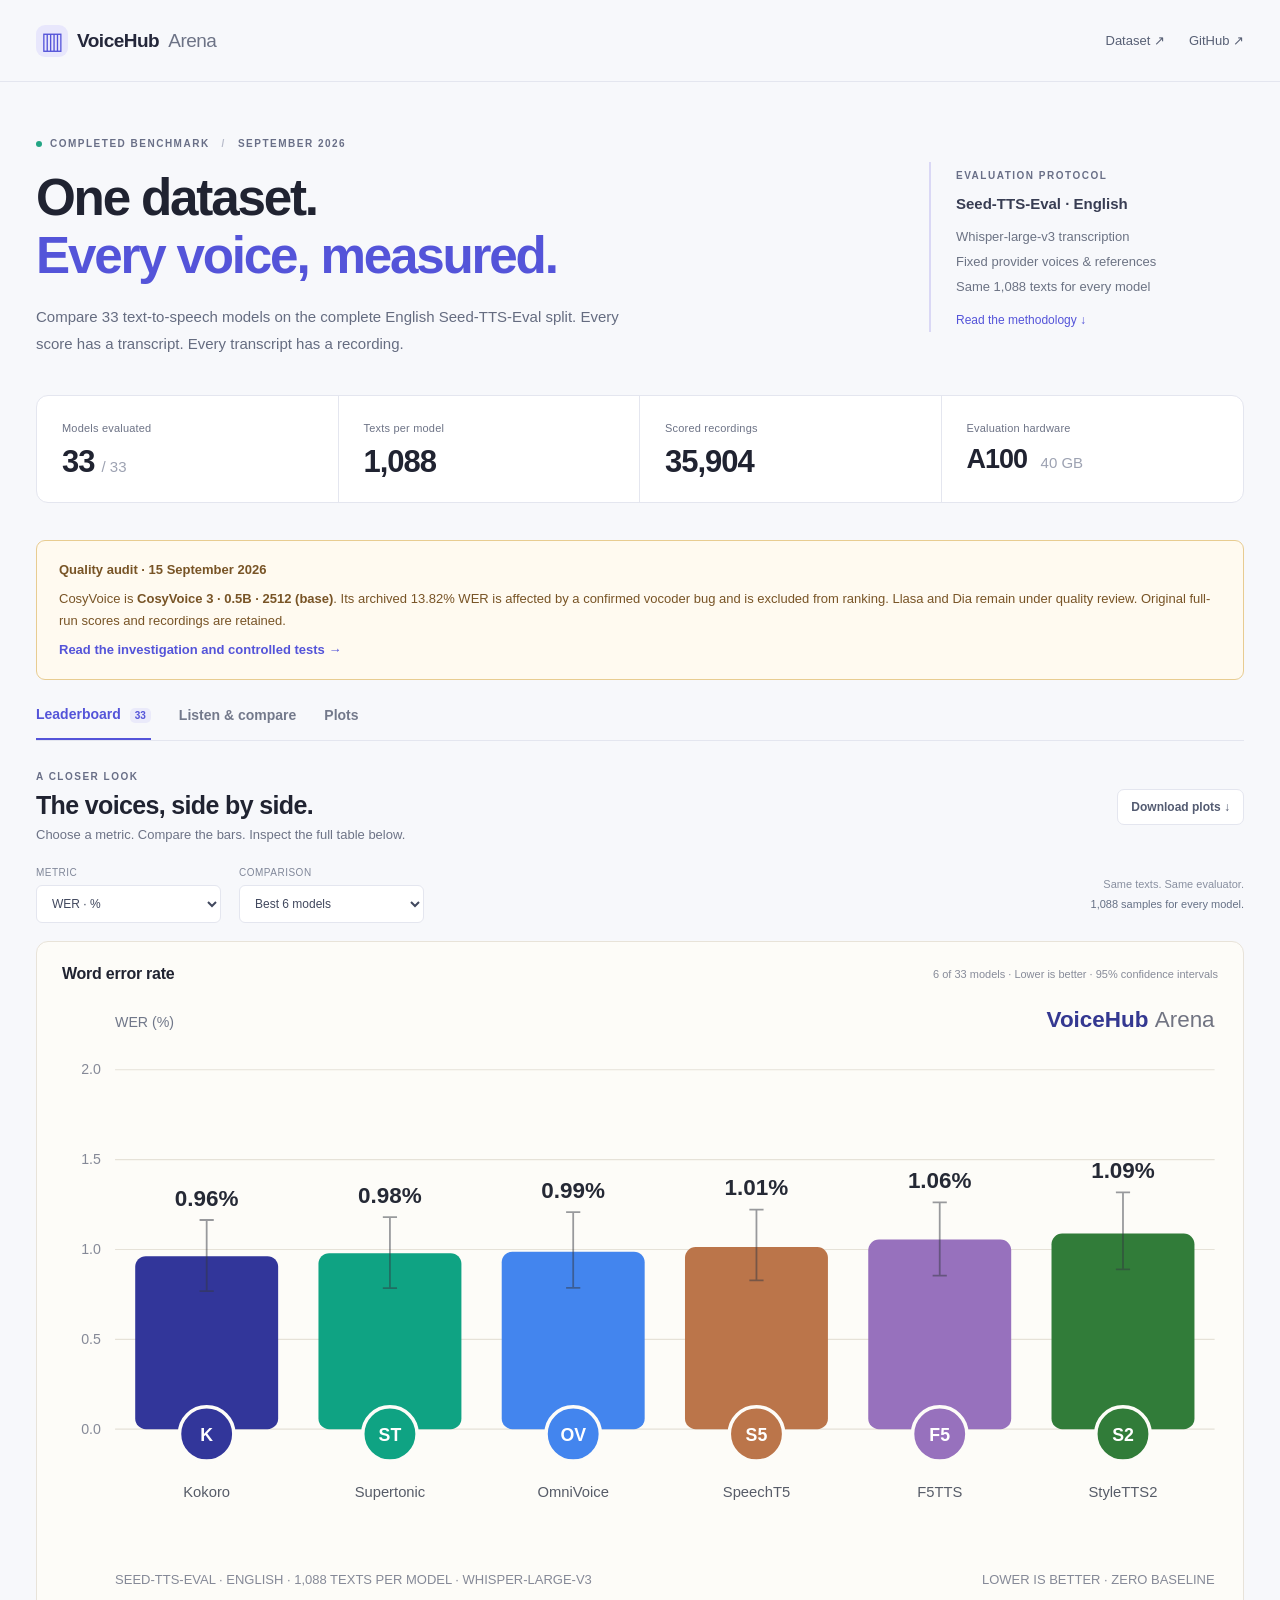
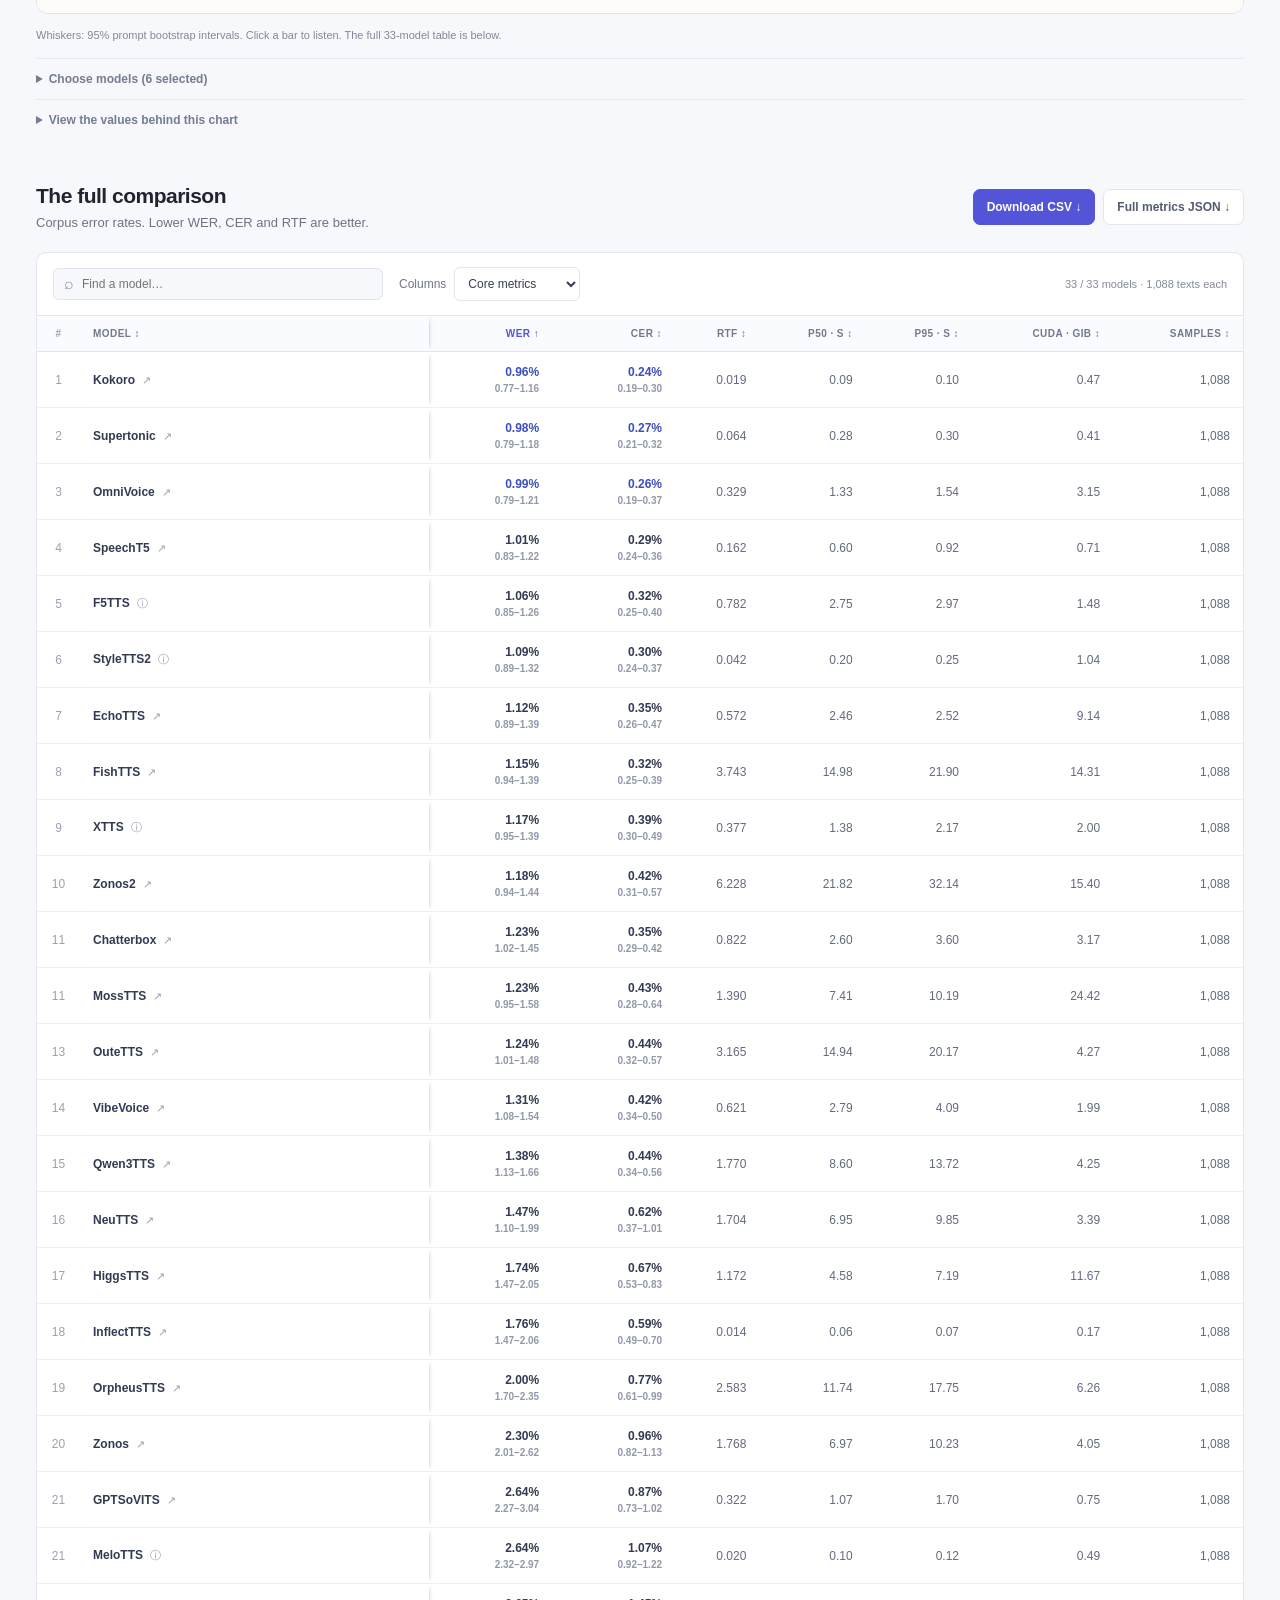
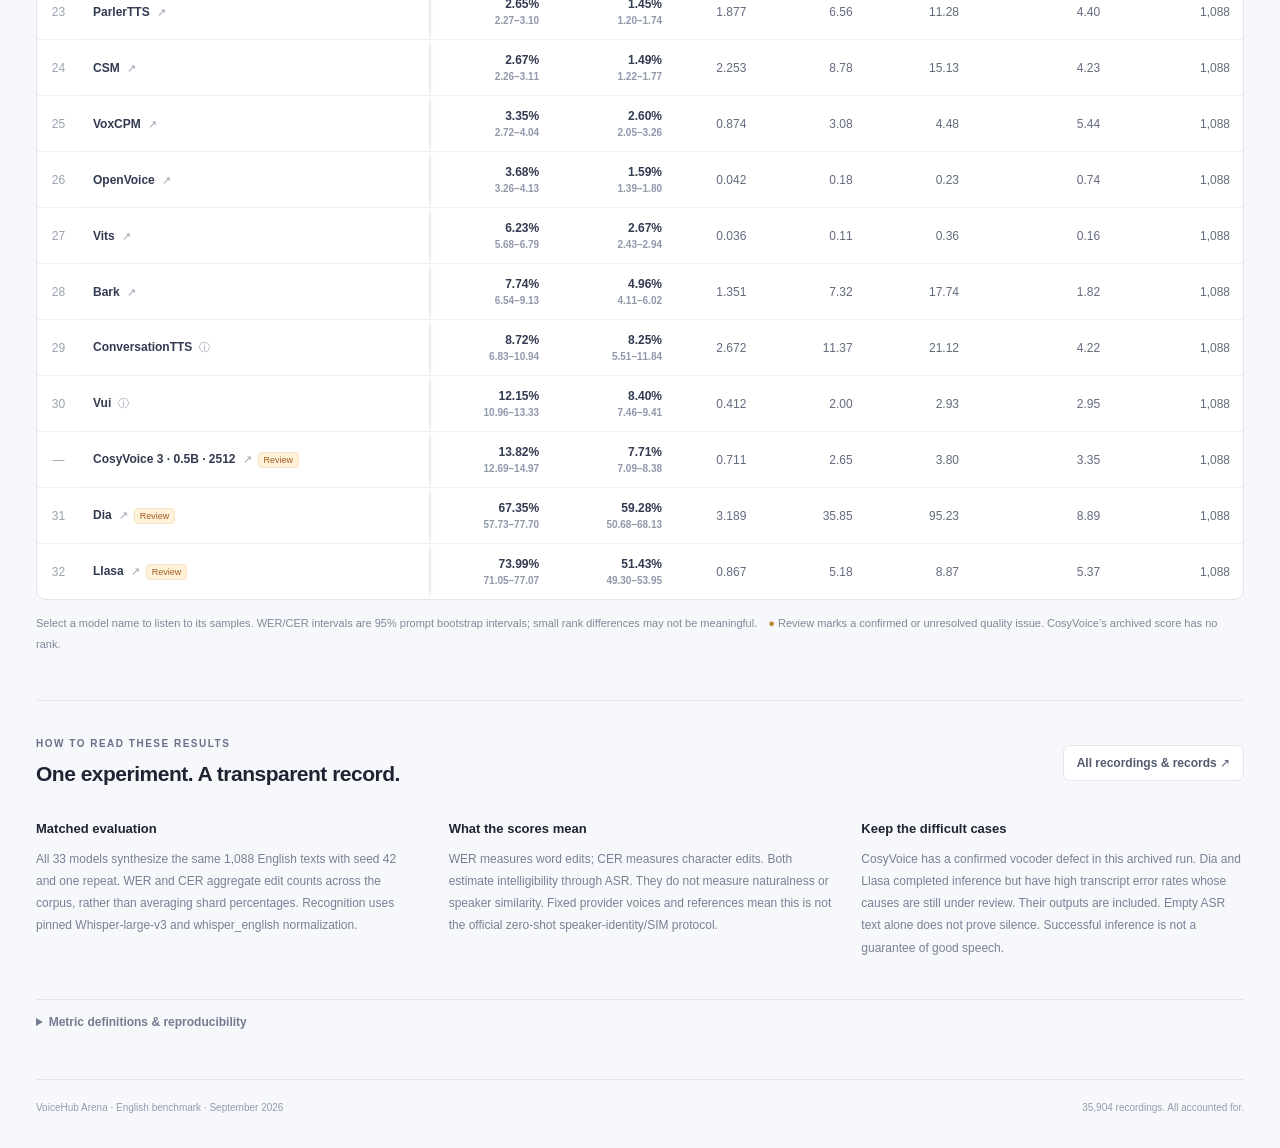
==== hf-space/index.html @ 0b8c2487 "Add interactive comparison charts and downloadable plot exports" ====
<!doctype html>
<html lang="en">
<head>
  <meta charset="utf-8"><meta name="viewport" content="width=device-width,initial-scale=1">
  <meta name="description" content="Compare 33 TTS models on all 1,088 English Seed-TTS-Eval texts. Explore WER, CER, speed, memory and 35,904 audio samples.">
  <title>VoiceHub Arena — English TTS benchmark</title>
  <link rel="stylesheet" href="style.css">
  <script src="charts.js" defer></script>
  <script src="app.js" defer></script>
</head>
<body>
  <header class="topbar"><a class="brand" href="#leaderboard"><span class="mark" aria-hidden="true">▥</span> VoiceHub <span>Arena</span></a><div class="toplinks"><a id="dataset-link" href="https://huggingface.co/datasets/kadirnar/voicehub-arena-seed-tts-eval" target="_blank" rel="noreferrer">Dataset ↗</a><a href="https://github.com/kadirnar/voicehub-arena" target="_blank" rel="noreferrer">GitHub ↗</a></div></header>
  <main>
    <section class="hero"><div><div class="eyebrow"><span class="status-dot"></span> COMPLETED BENCHMARK <span class="divider">/</span> SEPTEMBER 2026</div><h1>One dataset.<br><span>Every voice, measured.</span></h1><p class="intro">Compare 33 text-to-speech models on the complete English Seed-TTS-Eval split. Every score has a transcript. Every transcript has a recording.</p></div><div class="hero-note"><span class="small-label">EVALUATION PROTOCOL</span><strong>Seed-TTS-Eval · English</strong><p>Whisper-large-v3 transcription<br>Fixed provider voices & references<br>Same 1,088 texts for every model</p><a href="#methodology">Read the methodology ↓</a></div></section>
    <section class="stats" aria-label="Benchmark coverage"><div><span>Models evaluated</span><strong>33<span>/ 33</span></strong></div><div><span>Texts per model</span><strong>1,088</strong></div><div><span>Scored recordings</span><strong>35,904</strong></div><div><span>Evaluation hardware</span><strong class="hardware">A100 <span>40 GB</span></strong></div></section>
    <aside class="audit-notice"><strong>Quality audit · 15 September 2026</strong><p>CosyVoice is <b>CosyVoice 3 · 0.5B · 2512 (base)</b>. Its archived 13.82% WER is affected by a confirmed vocoder bug and is excluded from ranking. Llasa and Dia remain under quality review. Original full-run scores and recordings are retained.</p><a href="quality-audit.html">Read the investigation and controlled tests →</a></aside>
    <div id="load-error" role="alert" class="error" hidden></div>
    <nav class="tabs" aria-label="Results views" role="tablist"><button role="tab" id="tab-leaderboard" aria-controls="panel-leaderboard" aria-selected="true" data-tab="leaderboard">Leaderboard <span>33</span></button><button role="tab" id="tab-samples" aria-controls="panel-samples" aria-selected="false" data-tab="samples">Listen & compare</button><button role="tab" id="tab-charts" aria-controls="panel-charts" aria-selected="false" data-tab="charts">Plots</button></nav>
    <section id="panel-leaderboard" role="tabpanel" aria-labelledby="tab-leaderboard">
      <section class="comparison-section" aria-labelledby="comparison-title">
        <div class="section-heading"><div><div class="small-label">A CLOSER LOOK</div><h2 id="comparison-title">The voices, side by side.</h2><p>Choose a metric. Compare the bars. Inspect the full table below.</p></div><a class="button secondary" href="#panel-charts" id="open-chart-exports">Download plots ↓</a></div>
        <div class="chart-controls"><label>Metric<select id="chart-metric" aria-label="Chart metric"></select></label><label>Comparison<select id="chart-scope" aria-label="Chart model scope"><option value="6">Best 6 models</option><option value="12">Best 12 models</option><option value="all">All 33 models</option><option value="custom">My selection</option></select></label><p>Same texts. Same evaluator.<br><strong>1,088 samples for every model.</strong></p></div>
        <div class="bar-chart-card"><div class="bar-chart-heading"><h3 id="bar-chart-title">Word error rate</h3><span id="chart-summary" aria-live="polite">Loading chart…</span></div><div id="bar-chart" class="bar-chart" tabindex="0" aria-label="Scrollable model comparison chart"></div></div>
        <p id="chart-notes" class="chart-notes"></p>
        <details id="chart-model-picker" class="chart-model-picker"><summary id="chart-model-count">Choose models</summary><div class="picker-actions"><button id="chart-select-all" type="button">Select all</button><button id="chart-clear" type="button">Clear selection</button></div><div id="chart-model-options" class="chart-model-options"></div></details>
        <details class="chart-values"><summary>View the values behind this chart</summary><div class="table-scroll"><table><thead><tr><th scope="col">Model</th><th scope="col" id="chart-values-metric">WER</th><th scope="col">95% confidence interval</th></tr></thead><tbody id="chart-values-body"></tbody></table></div></details>
      </section>
      <div class="section-heading"><div><h2>The full comparison</h2><p>Corpus error rates. Lower WER, CER and RTF are better.</p></div><div class="actions"><a class="button" href="data/leaderboard.csv" download>Download CSV ↓</a><a class="button secondary" href="reports/full-metrics.json" download>Full metrics JSON ↓</a></div></div>
      <div class="toolbar"><label class="search"><span aria-hidden="true">⌕</span><input id="model-search" type="search" placeholder="Find a model…" aria-label="Filter models"></label><label class="metric-select">Columns <select id="columns"><option value="core">Core metrics</option><option value="all">All metrics</option></select></label><span id="model-count" class="count" aria-live="polite">Loading results…</span></div>
      <div class="table-scroll" tabindex="0" aria-label="Scrollable model leaderboard"><table id="leaderboard"><thead></thead><tbody></tbody></table></div>
      <p class="table-note">Select a model name to listen to its samples. WER/CER intervals are 95% prompt bootstrap intervals; small rank differences may not be meaningful. <span class="review-key">●</span> Review marks a confirmed or unresolved quality issue. CosyVoice’s archived score has no rank.</p>
    </section>
    <section id="panel-samples" role="tabpanel" aria-labelledby="tab-samples" hidden>
      <div class="section-heading"><div><h2>Listen to the evidence</h2><p>All 1,088 texts per model, with targets, ASR transcripts and original WAV files.</p></div><a id="model-json" class="button" href="data/leaderboard.json" download>Model JSON ↓</a></div>
      <div class="sample-controls"><label>Model A<select id="model-a" aria-label="Model A"></select></label><label>Compare with B<select id="model-b" aria-label="Model B"><option value="">No comparison</option></select></label><label class="grow">Search targets, transcripts or IDs<input id="sample-search" type="search" placeholder="Find a sentence…"></label></div>
      <div class="sample-subbar"><label class="checkbox"><input id="errors-only" type="checkbox"> Only samples with word errors in A</label><span id="sample-count" class="count" aria-live="polite"></span></div>
      <div id="sample-status" role="status"></div><div id="sample-list"></div>
      <div class="pagination"><button class="button secondary" id="previous">← Previous</button><label>Page <input id="page" type="number" min="1" value="1" aria-label="Sample page"> <span id="page-total"></span></label><button class="button secondary" id="page-go">Go</button><button class="button secondary" id="next">Next →</button></div>
    </section>
    <section id="panel-charts" role="tabpanel" aria-labelledby="tab-charts" hidden>
      <div class="section-heading"><div><span class="small-label">READY TO SHARE</span><h2>Bar charts, with the numbers.</h2><p>Preview the best six for each metric. Download the full 33-model chart as PNG or SVG.</p></div></div>
      <div class="bar-export-grid">
        <article class="plot"><div><h3>Word error rate</h3><span>Lower is better</span></div><a href="reports/bars/wer-best6.png" target="_blank"><img src="reports/bars/wer-best6.png" alt="Six lowest valid WER results, colored bars with values and 95 percent confidence intervals" loading="lazy"></a><div class="export-links"><a href="reports/bars/wer-all.png" download>All 33 · PNG ↓</a><a href="reports/bars/wer-all.svg" download>All 33 · SVG ↓</a><a href="reports/bars/wer-best6.svg" download>Best 6 · SVG ↓</a></div></article>
        <article class="plot"><div><h3>Character error rate</h3><span>Lower is better</span></div><a href="reports/bars/cer-best6.png" target="_blank"><img src="reports/bars/cer-best6.png" alt="Six lowest valid CER results, colored bars with values and 95 percent confidence intervals" loading="lazy"></a><div class="export-links"><a href="reports/bars/cer-all.png" download>All 33 · PNG ↓</a><a href="reports/bars/cer-all.svg" download>All 33 · SVG ↓</a><a href="reports/bars/cer-best6.svg" download>Best 6 · SVG ↓</a></div></article>
        <article class="plot"><div><h3>Synthesis speed · RTF</h3><span>Lower is better</span></div><a href="reports/bars/rtf-best6.png" target="_blank"><img src="reports/bars/rtf-best6.png" alt="Six lowest synthesis real-time factors with numerical labels and a zero baseline" loading="lazy"></a><div class="export-links"><a href="reports/bars/rtf-all.png" download>All 33 · PNG ↓</a><a href="reports/bars/rtf-all.svg" download>All 33 · SVG ↓</a><a href="reports/bars/rtf-best6.svg" download>Best 6 · SVG ↓</a></div></article>
        <article class="plot"><div><h3>Peak CUDA allocation</h3><span>GiB · Lower is better</span></div><a href="reports/bars/memory-best6.png" target="_blank"><img src="reports/bars/memory-best6.png" alt="Six lowest peak CUDA allocations in GiB, not total process VRAM" loading="lazy"></a><div class="export-links"><a href="reports/bars/memory-all.png" download>All 33 · PNG ↓</a><a href="reports/bars/memory-all.svg" download>All 33 · SVG ↓</a><a href="reports/bars/memory-best6.svg" download>Best 6 · SVG ↓</a></div></article>
      </div><p class="table-note">Every axis starts at zero. WER/CER whiskers are 95% prompt bootstrap intervals. Speed and memory have no measured confidence intervals. Best-six views exclude invalidated scores; full charts retain them with a hatched bar and † marker. * indicates quality under review. These are measured benchmark values, not Elo ratings.</p>
      <div class="section-heading"><div><h2>Archived analytical views</h2><p>Original full-run plots. The CosyVoice score shown here was subsequently invalidated; see the <a href="quality-audit.html">quality audit</a>. Current review markers are included in the new bar charts above.</p></div></div>
      <article class="plot"><div><h3>Intelligibility: WER & CER</h3><a href="reports/wer-cer-full.svg" download>Download SVG ↓</a></div><p>Logarithmic axes, with 95% confidence intervals. All models remain visible.</p><a href="reports/wer-cer-full.png" target="_blank"><img src="reports/wer-cer-full.png" alt="All 33 models ranked by corpus WER and CER with 95 percent confidence intervals" loading="lazy"></a></article>
      <article class="plot"><div><h3>Synthesis speed & memory</h3><a href="reports/speed-memory-full.svg" download>Download SVG ↓</a></div><p>RTF excludes loading, downloads and ASR. Memory is peak CUDA allocation, not total process VRAM.</p><a href="reports/speed-memory-full.png" target="_blank"><img src="reports/speed-memory-full.png" alt="Synthesis real-time factor and peak CUDA allocation for every model on A100" loading="lazy"></a></article>
    </section>
    <section id="methodology" class="methodology"><div class="section-heading"><div><span class="small-label">HOW TO READ THESE RESULTS</span><h2>One experiment. A transparent record.</h2></div><a id="all-results" class="button secondary" href="https://huggingface.co/datasets/kadirnar/voicehub-arena-seed-tts-eval/tree/main" target="_blank" rel="noreferrer">All recordings & records ↗</a></div><div class="method-grid"><article><h3>Matched evaluation</h3><p>All 33 models synthesize the same 1,088 English texts with seed 42 and one repeat. WER and CER aggregate edit counts across the corpus, rather than averaging shard percentages. Recognition uses pinned Whisper-large-v3 and whisper_english normalization.</p></article><article><h3>What the scores mean</h3><p>WER measures word edits; CER measures character edits. Both estimate intelligibility through ASR. They do not measure naturalness or speaker similarity. Fixed provider voices and references mean this is not the official zero-shot speaker-identity/SIM protocol.</p></article><article><h3>Keep the difficult cases</h3><p>CosyVoice has a confirmed vocoder defect in this archived run. Dia and Llasa completed inference but have high transcript error rates whose causes are still under review. Their outputs are included. Empty ASR text alone does not prove silence. Successful inference is not a guarantee of good speech.</p></article></div><details><summary>Metric definitions & reproducibility</summary><div class="definitions"><p><b>MER / WIL / WIP:</b> match error rate, word information lost and word information preserved. Lower MER/WIL and higher WIP are better. <b>Exact match:</b> fraction of normalized target/transcript pairs that match exactly.</p><p><b>RTF:</b> summed synthesis seconds / summed audio seconds; below 1 is faster than real time. <b>Latency p50/p95:</b> synthesis time percentiles. <b>Silence/clipping:</b> measured signal diagnostics, not subjective quality ratings.</p><p><b>ASR:</b> Systran/faster-whisper-large-v3, revision edaa852ec7e145841d8ffdb056a99866b5f0a478; CUDA FP16, English, beam 5, temperature 0, no VAD or previous-text conditioning. 95% intervals: 1,000 prompt-cluster bootstrap resamples, seed 42.</p><p><a href="reports/completion-verification.json" download>Coverage verification</a> · <a href="reports/backup-verification.json" download>Audio hash verification</a> · <a href="https://github.com/BytedanceSpeech/seed-tts-eval" target="_blank" rel="noreferrer">Original Seed-TTS-Eval</a></p></div></details></section>
    <footer><span>VoiceHub Arena · English benchmark · September 2026</span><span>35,904 recordings. All accounted for.</span></footer>
  </main>
</body>
</html>
---- hf-space/style.css ----
:root{font-family:Inter,-apple-system,BlinkMacSystemFont,"Segoe UI",sans-serif;color:#202331;background:#f7f8fb;font-synthesis:none;--accent:#5454d9;--muted:#6d7386;--line:#e4e6ef}*{box-sizing:border-box}body{margin:0}button,input,select{font:inherit}button,a,input,select{outline-offset:4px}a{color:var(--accent);text-decoration:none}a:hover{text-decoration:underline}button{cursor:pointer}button:disabled{cursor:default;opacity:.4}[hidden]{display:none!important}.topbar{max-width:1440px;margin:auto;height:82px;border-bottom:1px solid var(--line);display:flex;align-items:center;justify-content:space-between;padding:0 36px}.brand{display:flex;align-items:center;gap:9px;font-size:19px;font-weight:740;color:#24273a;letter-spacing:-.5px}.brand:hover{text-decoration:none}.brand>span:last-child{font-weight:400;color:var(--muted)}.mark{background:#e8e7fc;color:var(--accent);height:32px;width:32px;border-radius:9px;display:grid;place-items:center;font-size:24px}.toplinks{display:flex;gap:24px;font-size:13px}.toplinks a{color:#586075}main{max-width:1440px;margin:auto;padding:0 36px}.hero{display:grid;grid-template-columns:1fr 315px;align-items:center;gap:60px;padding:56px 0 38px}.eyebrow,.small-label{font-size:10px;letter-spacing:1.5px;font-weight:750;color:#696f87}.eyebrow{display:flex;align-items:center;gap:8px}.status-dot{width:6px;height:6px;border-radius:50%;background:#23a584}.divider{padding:0 4px;color:#b7bbca}h1{font-size:clamp(34px,4vw,55px);line-height:1.13;letter-spacing:-2.2px;margin:20px 0 18px;font-weight:740}h1 span{color:var(--accent)}.intro{max-width:590px;font-size:15px;line-height:1.8;color:#656c80;margin:0}.hero-note{border-left:2px solid #dad8f5;padding:5px 0 5px 25px;font-size:13px;color:#6c7384}.hero-note strong{display:block;font-size:15px;font-weight:650;margin-top:13px;color:#383d53}.hero-note p{line-height:1.9}.hero-note a{font-size:12px}.stats{display:grid;grid-template-columns:repeat(4,1fr);border:1px solid var(--line);border-radius:12px;background:white;overflow:hidden;margin-bottom:37px}.stats>div{padding:22px 25px;border-right:1px solid var(--line)}.stats>div:last-child{border:0}.stats>div>span{font-size:11px;letter-spacing:.2px;color:var(--muted)}.stats strong{display:block;margin-top:8px;font-size:31px;font-weight:650;letter-spacing:-1px;font-variant-numeric:tabular-nums}.stats strong span{font-size:15px;font-weight:400;letter-spacing:0;color:#9da2b2;margin-left:7px}.stats strong.hardware{font-size:27px}.tabs{display:flex;gap:28px;border-bottom:1px solid var(--line);margin-bottom:30px}.tabs button{border:0;background:none;padding:0 0 15px;font-size:14px;font-weight:600;color:#73798b;border-bottom:2px solid transparent}.tabs button[aria-selected=true]{color:var(--accent);border-color:var(--accent)}.tabs button span{display:inline-block;margin-left:5px;background:#eaeafa;border-radius:5px;padding:2px 5px;font-size:10px}.section-heading{display:flex;gap:16px;align-items:center;justify-content:space-between;margin-bottom:22px}h2{font-size:21px;letter-spacing:-.5px;margin:0 0 7px}h3{font-size:14px;margin:0 0 11px}.section-heading p{font-size:13px;color:var(--muted);margin:0}.actions{display:flex;gap:8px;flex-wrap:wrap}.button{display:inline-flex;align-items:center;justify-content:center;background:var(--accent);color:#fff;border:1px solid var(--accent);border-radius:7px;padding:10px 13px;font-size:12px;font-weight:550;white-space:nowrap}.button:hover{filter:brightness(.96);text-decoration:none}.button.secondary{background:white;color:#535b71;border-color:var(--line)}.toolbar{display:flex;gap:16px;align-items:center;padding:14px 16px;background:white;border:1px solid var(--line);border-bottom:0;border-radius:10px 10px 0 0}.search{display:flex;align-items:center;gap:8px;background:#f7f8fb;border:1px solid var(--line);border-radius:6px;padding:0 10px;max-width:330px;flex:1;color:#8c92a3}.search input{border:0;background:none;padding:8px 0;width:100%;min-width:100px;font-size:12px;outline-offset:1px}select,input{color:#363d52}.metric-select{font-size:12px;color:#707789;display:flex;align-items:center;gap:8px}select{border:1px solid var(--line);background:#fff;border-radius:6px;padding:8px 26px 8px 9px;font-size:12px}.count{font-size:11px;color:#838a9a;margin-left:auto;white-space:nowrap}.table-scroll{overflow:auto;border:1px solid var(--line);background:white;border-radius:0 0 10px 10px;max-height:none}table{border-collapse:separate;border-spacing:0;min-width:100%;font-size:12px;text-align:right;white-space:nowrap}th{padding:12px 13px;background:#fafbfe;border-bottom:1px solid var(--line);font-size:10px;text-transform:uppercase;letter-spacing:.45px;color:#70798e;font-weight:600}th button{border:0;padding:0;background:none;color:inherit;font:inherit;text-transform:inherit;letter-spacing:inherit}th[aria-sort=ascending] button,th[aria-sort=descending] button{color:var(--accent)}td{padding:13px;border-bottom:1px solid #eef0f5;font-variant-numeric:tabular-nums;color:#626a7d}tr:last-child td{border-bottom:0}td:first-child,th:first-child{width:43px;text-align:center;color:#9ba1b1}td:nth-child(2),th:nth-child(2){position:sticky;left:0;background:white;text-align:left;box-shadow:3px 0 5px -5px #46516f;min-width:177px;z-index:1}th:nth-child(2){background:#fafbfe}tbody tr:hover td{background:#f8f8fd}.model-name{border:0;padding:0;background:none;font-weight:600;color:#323a52;font-size:12px;text-align:left}.model-name:hover{color:var(--accent);text-decoration:underline}.checkpoint{margin-left:7px;font-size:11px;color:#9aa0b2}.main-metric{font-weight:650;color:#333b52}.best .main-metric{color:#3d4ec1}.ci{font-size:10px;color:#9198aa;display:block;margin-top:4px}.review-badge{font-size:9px;display:inline-block;color:#a35c1c;background:#fff2db;border:1px solid #f7e4bf;border-radius:4px;padding:2px 5px;margin-left:6px}.table-note{font-size:11px;color:#808798;line-height:1.9;margin:13px 0 35px}.review-key{color:#c08639;margin-left:8px}.sample-controls{display:flex;gap:14px;background:white;border:1px solid var(--line);border-radius:9px;padding:16px}.sample-controls label{display:flex;flex-direction:column;gap:7px;font-size:11px;color:#71788c;min-width:175px}.sample-controls .grow{flex:1}.sample-controls input{border:1px solid var(--line);border-radius:6px;padding:9px;font-size:12px;background:white;min-width:100px}.sample-subbar{display:flex;align-items:center;gap:10px;padding:17px 2px}.checkbox{font-size:12px;display:flex;gap:7px;align-items:center;color:#70788c}.sample-card{background:white;border:1px solid var(--line);border-radius:10px;margin-bottom:14px;overflow:hidden}.sample-target{padding:17px 20px;background:#fbfcff;border-bottom:1px solid #edf0f6}.sample-target .meta{display:flex;justify-content:space-between;gap:12px;font-size:10px;color:#8c93a5}.sample-target p{font-size:14px;line-height:1.7;color:#384058;margin:9px 0 0}.sample-recordings{display:grid;grid-template-columns:repeat(var(--columns,1),minmax(0,1fr))}.recording{padding:18px 20px}.recording+.recording{border-left:1px solid var(--line)}.recording-title{display:flex;justify-content:space-between;gap:10px;font-size:11px;color:#7d869a}.recording-title b{color:#5556c2}.recording p{font-size:13px;line-height:1.65;margin:8px 0 13px;min-height:22px;overflow-wrap:anywhere}.recording audio{width:100%;height:36px}.recording .audio-links{display:flex;justify-content:space-between;font-size:10px;color:#9197a5;margin-top:6px}.audio-error{color:#b55c1e;font-size:11px}.pagination{display:flex;align-items:center;justify-content:center;gap:20px;margin:25px 0 40px}.pagination label{font-size:12px;color:#727b8f}.pagination input{width:58px;padding:8px;border:1px solid var(--line);border-radius:6px;margin:0 5px}.empty,.loading{padding:38px;text-align:center;color:#81889b;font-size:13px}.plot{border:1px solid var(--line);border-radius:10px;padding:22px;background:white;margin-bottom:22px}.plot>div{display:flex;justify-content:space-between;gap:15px}.plot h3{font-size:16px}.plot a{font-size:12px}.plot p{font-size:12px;color:#858d9f}.plot img{width:100%;height:auto;display:block;margin-top:20px}.methodology{margin:45px 0 35px;border-top:1px solid var(--line);padding-top:32px;scroll-margin-top:25px}.methodology h2{margin-top:11px}.method-grid{display:grid;grid-template-columns:repeat(3,1fr);gap:30px;margin:28px 0}.method-grid h3{font-size:13px}.method-grid p,.definitions p{font-size:12px;line-height:1.85;color:#778094}details{font-size:12px;color:#737c91;padding:15px 0;border-top:1px solid var(--line)}summary{cursor:pointer;font-weight:550}.definitions{max-width:950px;padding:10px 0}footer{display:flex;justify-content:space-between;gap:15px;border-top:1px solid var(--line);padding:22px 0 35px;font-size:10px;color:#959bad}.error{padding:16px;background:#fff0e8;color:#a94e20;border:1px solid #f4d9c9;border-radius:8px;margin:15px 0;font-size:13px}.sr-only{position:absolute;width:1px;height:1px;padding:0;margin:-1px;overflow:hidden;clip:rect(0,0,0,0);white-space:nowrap;border:0}@media(max-width:900px){.hero{grid-template-columns:1fr;gap:22px;padding-top:35px}.hero-note{display:none}.stats>div{padding:18px}.section-heading{align-items:flex-start;flex-direction:column}.sample-controls{flex-wrap:wrap}.sample-controls label{flex:1}.method-grid{gap:20px}.actions{margin-top:3px}}@media(max-width:600px){main{padding:0 16px}.topbar{padding:0 16px;height:65px}.toplinks{gap:12px;font-size:11px}.brand{font-size:16px}h1{font-size:35px;letter-spacing:-1.4px}.eyebrow{font-size:8px}.intro{font-size:13px}.stats{grid-template-columns:1fr 1fr;margin-bottom:28px}.stats>div{padding:16px;border-bottom:1px solid var(--line)}.stats>div:nth-child(2){border-right:0}.stats>div:nth-child(n+3){border-bottom:0}.stats strong{font-size:28px}.stats>div>span{font-size:10px}.tabs{gap:21px}.tabs button{font-size:12px}.toolbar{padding:12px;flex-wrap:wrap;gap:10px}.search{flex-basis:100%;max-width:none}.metric-select{font-size:11px}.sample-controls label{min-width:140px}.sample-controls .grow{flex-basis:100%}.sample-target .meta{flex-wrap:wrap;overflow-wrap:anywhere}.sample-recordings{grid-template-columns:1fr}.recording+.recording{border-left:0;border-top:1px solid var(--line)}.method-grid{grid-template-columns:1fr;gap:12px}.pagination{gap:10px}.pagination .button{padding:9px}.plot{padding:12px}footer{flex-direction:column;gap:7px}.table-note{font-size:10px}.sample-subbar{align-items:flex-start;flex-direction:column}.sample-subbar .count{margin-left:0}}

.wav-download{border:0;background:none;padding:0;color:var(--accent);font-size:10px}.load-audio{width:100%;height:36px;color:var(--accent)!important;background:#f7f7fe!important}

.audit-notice{border:1px solid #e8cc91;background:#fffaf0;border-radius:9px;padding:18px 22px;margin:0 0 26px;font-size:13px;line-height:1.7;color:#785426}.audit-notice p{margin:7px 0}.audit-notice a{font-weight:600}.audit-body{max-width:960px;padding-top:36px}.audit-body p,.audit-body li{font-size:14px;line-height:1.8;color:#5c657a}.audit-body h1{font-size:34px;margin:20px 0}.audit-body h2{margin:30px 0 12px}.audit-body table{margin:18px 0}.audit-body code{font-size:12px;overflow-wrap:anywhere}.audit-body pre{overflow:auto}.audit-body audio{width:100%}

.comparison-section{margin:24px 0 44px}.comparison-section .section-heading h2{margin-top:9px;font-size:25px;letter-spacing:-.65px}.chart-controls{display:flex;align-items:center;gap:18px;margin:20px 0 15px}.chart-controls label{display:flex;gap:7px;flex-direction:column;font-size:10px;letter-spacing:.5px;text-transform:uppercase;color:#808799}.chart-controls select{min-width:185px;font-size:12px;padding:10px 28px 10px 11px;letter-spacing:0;text-transform:none;color:#41485e}.chart-controls p{font-size:11px;line-height:1.8;color:#8990a0;text-align:right;margin-left:auto}.chart-controls p strong{font-weight:500;color:#657085}.bar-chart-card{border:1px solid #e8e3d9;border-radius:12px;overflow:hidden;background:#fdfcf8}.bar-chart-heading{display:flex;justify-content:space-between;align-items:center;gap:20px;padding:23px 25px 4px}.bar-chart-heading h3{font-size:16px;letter-spacing:-.25px;margin:0}.bar-chart-heading span{font-size:11px;color:#878b99}.bar-chart{overflow-x:auto;overscroll-behavior-inline:contain;scrollbar-color:#ccc7ba #fdfcf8}.bar-chart svg{display:block;max-width:none;min-width:100%;height:auto}.bar-model{cursor:pointer}.bar-model:focus{outline:none}.bar-model:hover rect,.bar-model:focus rect{filter:brightness(.9)}.bar-model:focus circle{stroke:#111;stroke-width:3}.chart-notes{font-size:11px;line-height:1.8;color:#818899;margin:12px 0}.chart-model-picker,.chart-values{border-top:1px solid #e5e8f0;padding:13px 0}.chart-model-options{display:grid;grid-template-columns:repeat(4,minmax(0,1fr));gap:12px 18px;padding:10px 0 18px}.chart-model-options label{display:flex;gap:8px;align-items:center;min-width:0;font-size:12px;color:#566177}.chart-model-options input{accent-color:#36399a;flex-shrink:0}.picker-actions{display:flex;gap:18px;padding:16px 0 7px}.picker-actions button{border:0;background:none;color:#4d50a6;font-size:11px;padding:0}.chart-values table{width:100%;font-size:12px}.chart-values .table-scroll{max-height:380px;margin-top:14px}.chart-values th:first-child{width:auto;text-align:left}.chart-values td:nth-child(2){text-align:right;position:static;box-shadow:none;min-width:0}.bar-export-grid{display:grid;grid-template-columns:1fr 1fr;gap:20px;margin-top:24px}.bar-export-grid .plot{padding:18px;margin:0;min-width:0}.bar-export-grid .plot h3{font-size:14px}.bar-export-grid .plot>div>span{font-size:10px;color:#858b9a}.bar-export-grid .plot img{margin:8px 0 14px}.export-links{display:flex;gap:16px;flex-wrap:wrap;justify-content:flex-start!important;border-top:1px solid #eceef4;padding-top:13px}.export-links a{font-size:10px}.bar-export-grid+.table-note{margin-top:15px}@media(max-width:900px){.chart-model-options{grid-template-columns:repeat(3,minmax(0,1fr))}.bar-export-grid{grid-template-columns:1fr}}@media(max-width:600px){.chart-controls{gap:12px;flex-wrap:wrap}.chart-controls label{flex:1}.chart-controls select{width:100%;min-width:0}.chart-controls p{display:none}.bar-chart-heading{padding:18px 16px 4px;align-items:flex-start;flex-direction:column;gap:6px}.bar-chart-heading h3{font-size:15px}.chart-model-options{grid-template-columns:repeat(2,minmax(0,1fr));gap:12px}.chart-model-options label{font-size:11px}.comparison-section .section-heading h2{font-size:23px}.comparison-section{margin-bottom:30px}}
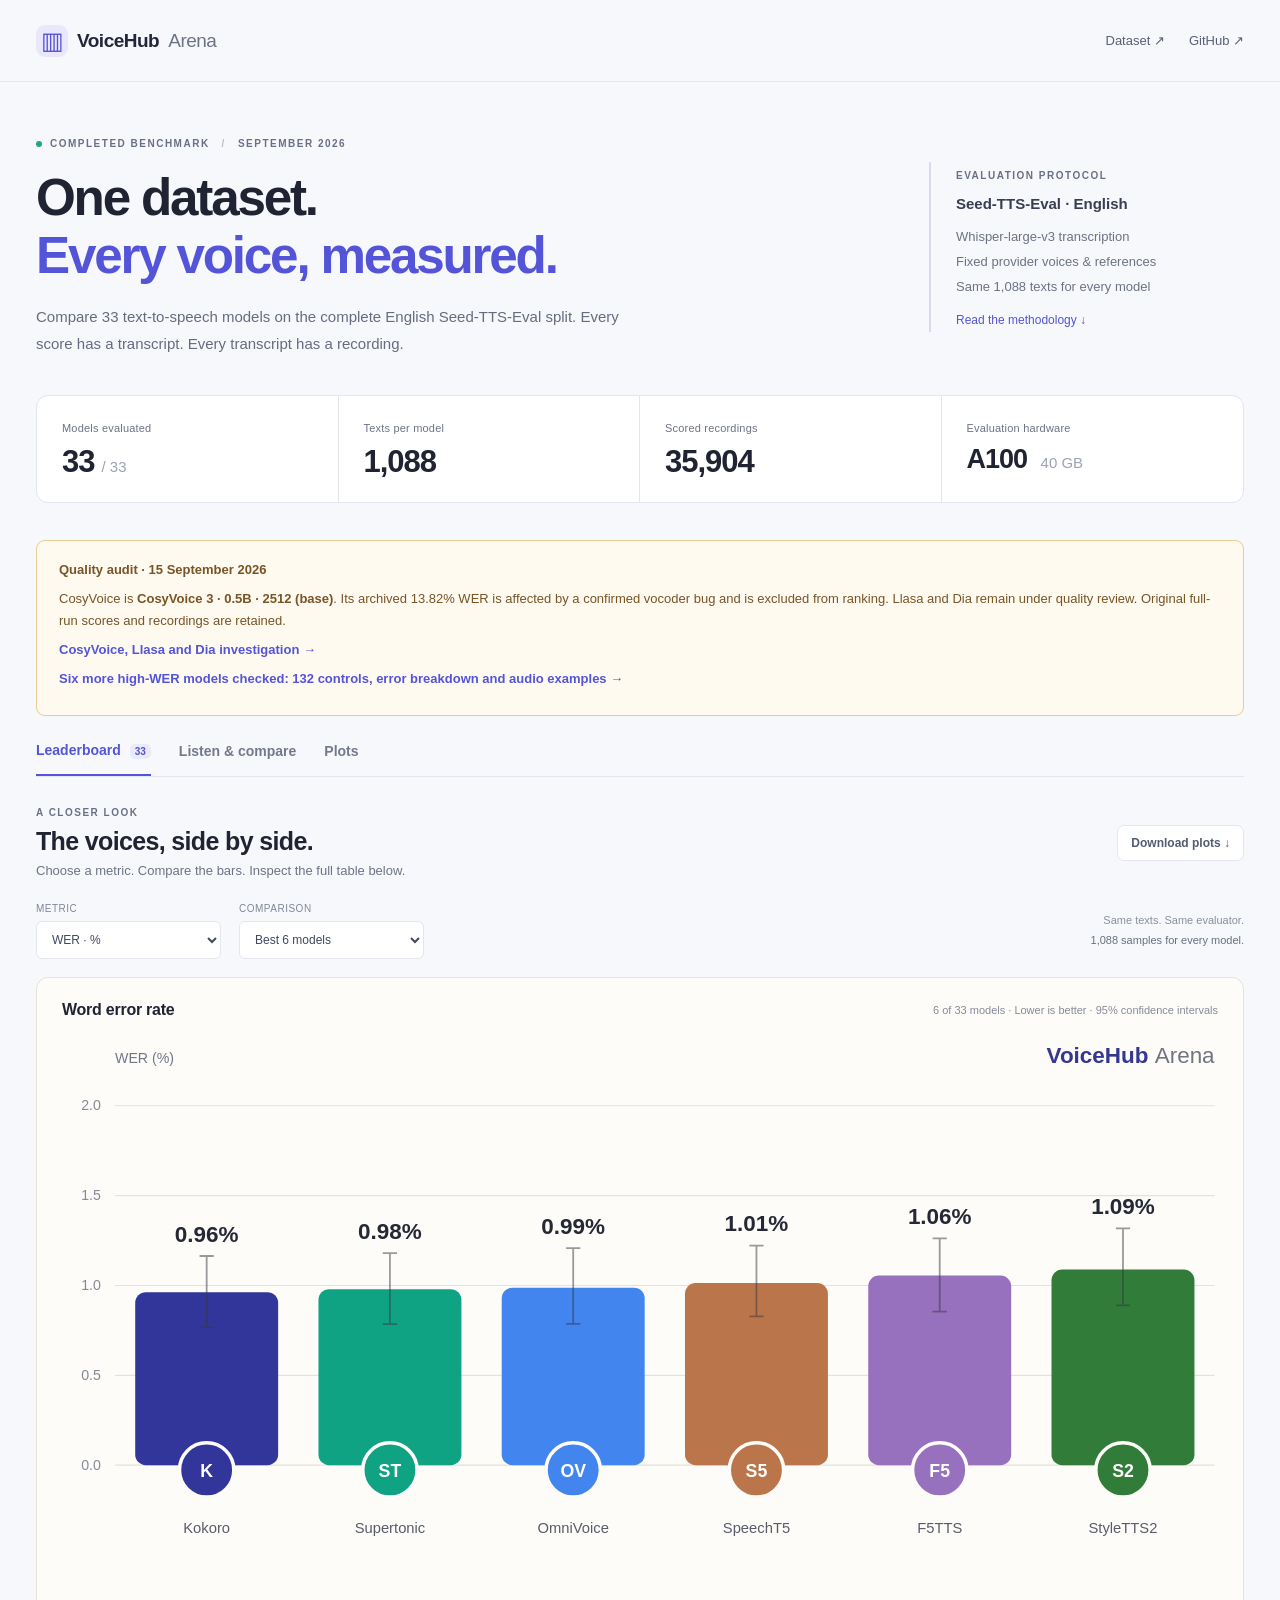
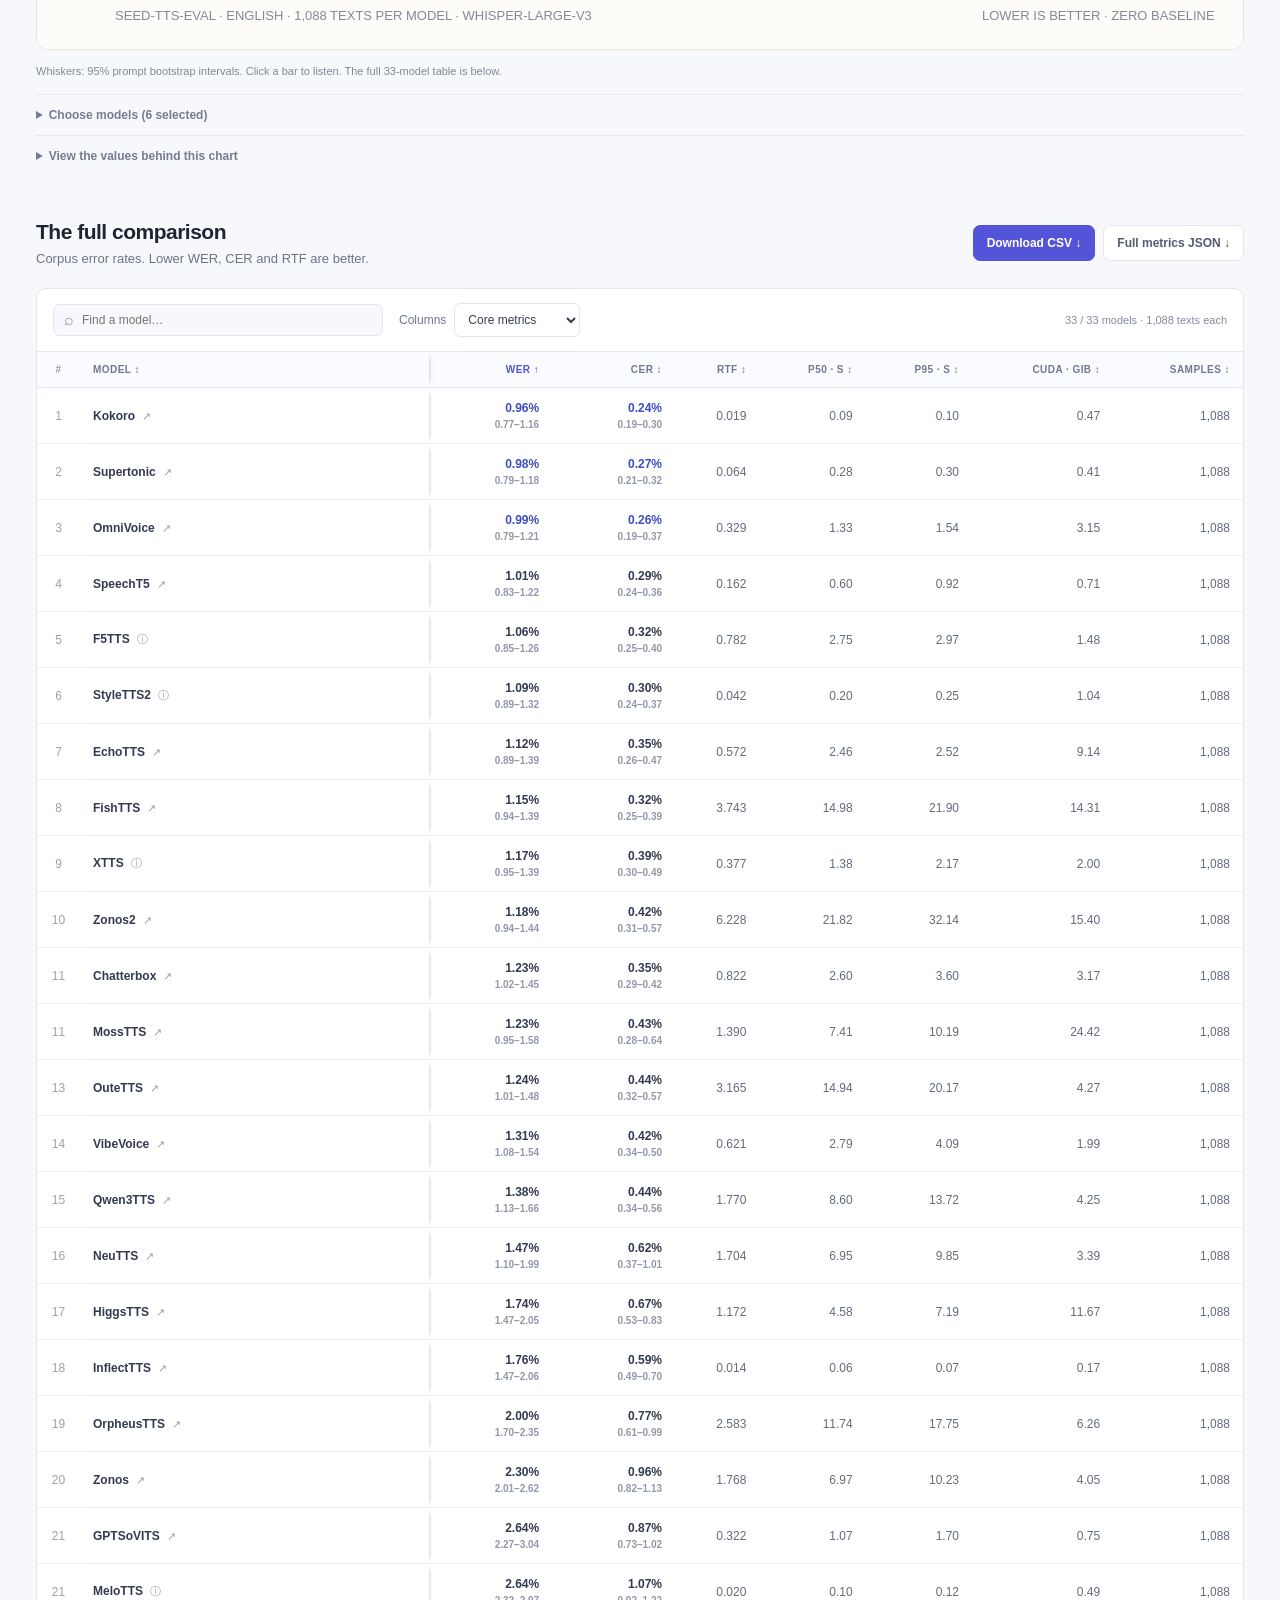
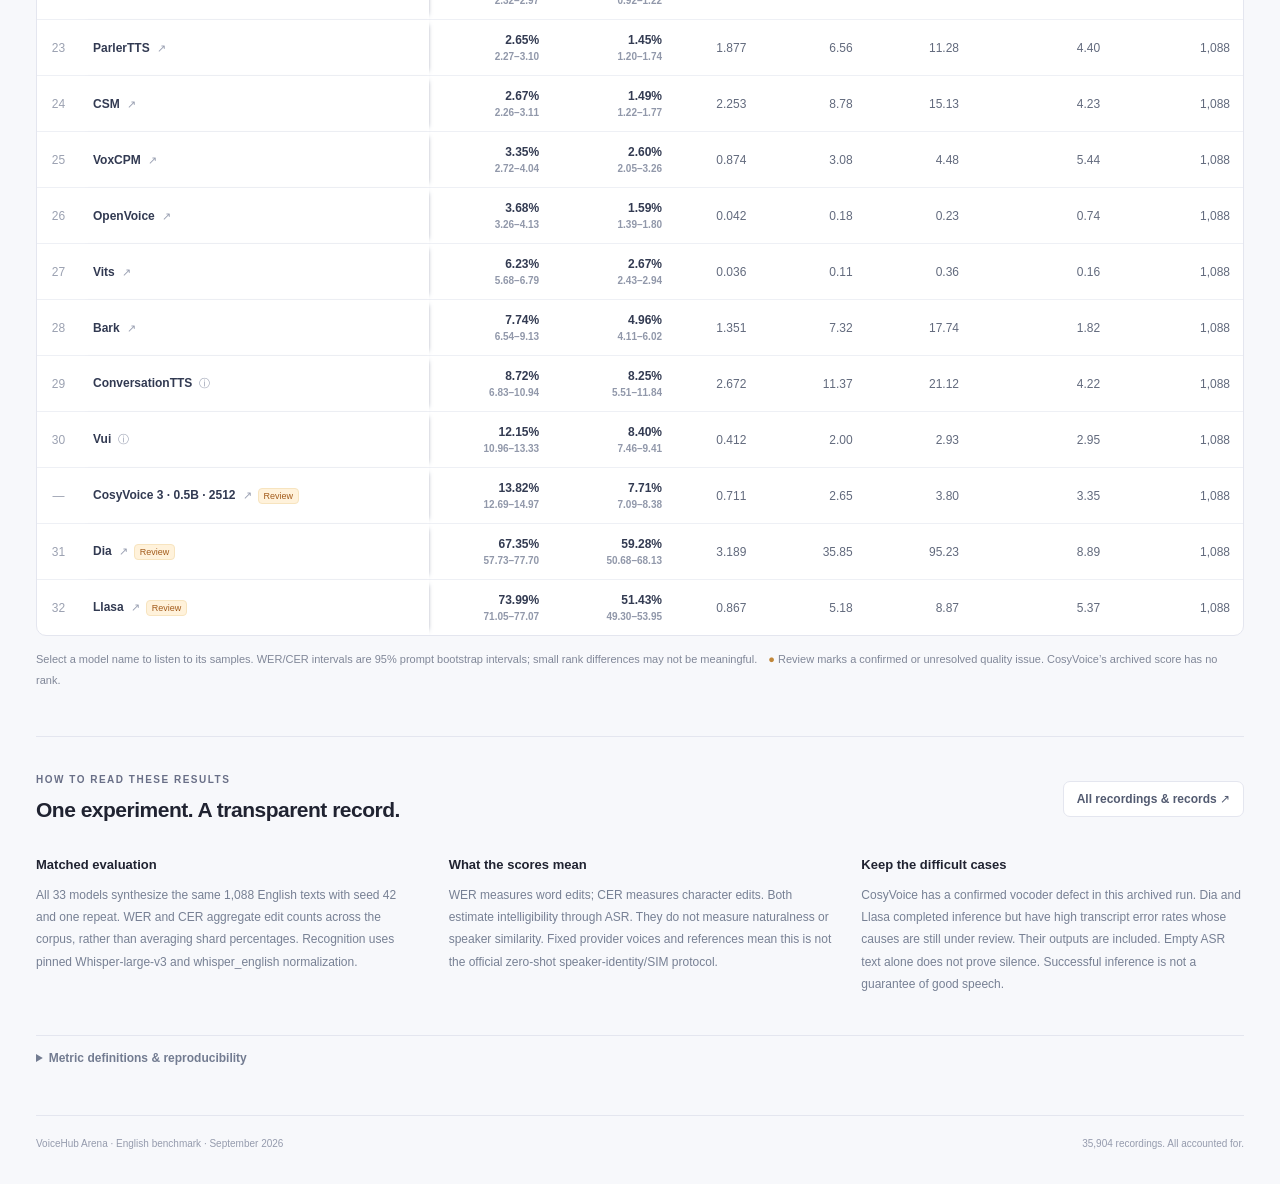
==== commit da21d17f: "Audit six high-WER models and fix ConversationTTS duration budget" ====
--- a/hf-space/index.html
+++ b/hf-space/index.html
@@ -13,7 +13,7 @@
   <main>
     <section class="hero"><div><div class="eyebrow"><span class="status-dot"></span> COMPLETED BENCHMARK <span class="divider">/</span> SEPTEMBER 2026</div><h1>One dataset.<br><span>Every voice, measured.</span></h1><p class="intro">Compare 33 text-to-speech models on the complete English Seed-TTS-Eval split. Every score has a transcript. Every transcript has a recording.</p></div><div class="hero-note"><span class="small-label">EVALUATION PROTOCOL</span><strong>Seed-TTS-Eval · English</strong><p>Whisper-large-v3 transcription<br>Fixed provider voices & references<br>Same 1,088 texts for every model</p><a href="#methodology">Read the methodology ↓</a></div></section>
     <section class="stats" aria-label="Benchmark coverage"><div><span>Models evaluated</span><strong>33<span>/ 33</span></strong></div><div><span>Texts per model</span><strong>1,088</strong></div><div><span>Scored recordings</span><strong>35,904</strong></div><div><span>Evaluation hardware</span><strong class="hardware">A100 <span>40 GB</span></strong></div></section>
-    <aside class="audit-notice"><strong>Quality audit · 15 September 2026</strong><p>CosyVoice is <b>CosyVoice 3 · 0.5B · 2512 (base)</b>. Its archived 13.82% WER is affected by a confirmed vocoder bug and is excluded from ranking. Llasa and Dia remain under quality review. Original full-run scores and recordings are retained.</p><a href="quality-audit.html">Read the investigation and controlled tests →</a></aside>
+    <aside class="audit-notice"><strong>Quality audit · 15 September 2026</strong><p>CosyVoice is <b>CosyVoice 3 · 0.5B · 2512 (base)</b>. Its archived 13.82% WER is affected by a confirmed vocoder bug and is excluded from ranking. Llasa and Dia remain under quality review. Original full-run scores and recordings are retained.</p><a href="quality-audit.html">CosyVoice, Llasa and Dia investigation →</a><p><a href="high-wer-audit.html">Six more high-WER models checked: 132 controls, error breakdown and audio examples →</a></p></aside>
     <div id="load-error" role="alert" class="error" hidden></div>
     <nav class="tabs" aria-label="Results views" role="tablist"><button role="tab" id="tab-leaderboard" aria-controls="panel-leaderboard" aria-selected="true" data-tab="leaderboard">Leaderboard <span>33</span></button><button role="tab" id="tab-samples" aria-controls="panel-samples" aria-selected="false" data-tab="samples">Listen & compare</button><button role="tab" id="tab-charts" aria-controls="panel-charts" aria-selected="false" data-tab="charts">Plots</button></nav>
     <section id="panel-leaderboard" role="tabpanel" aria-labelledby="tab-leaderboard">
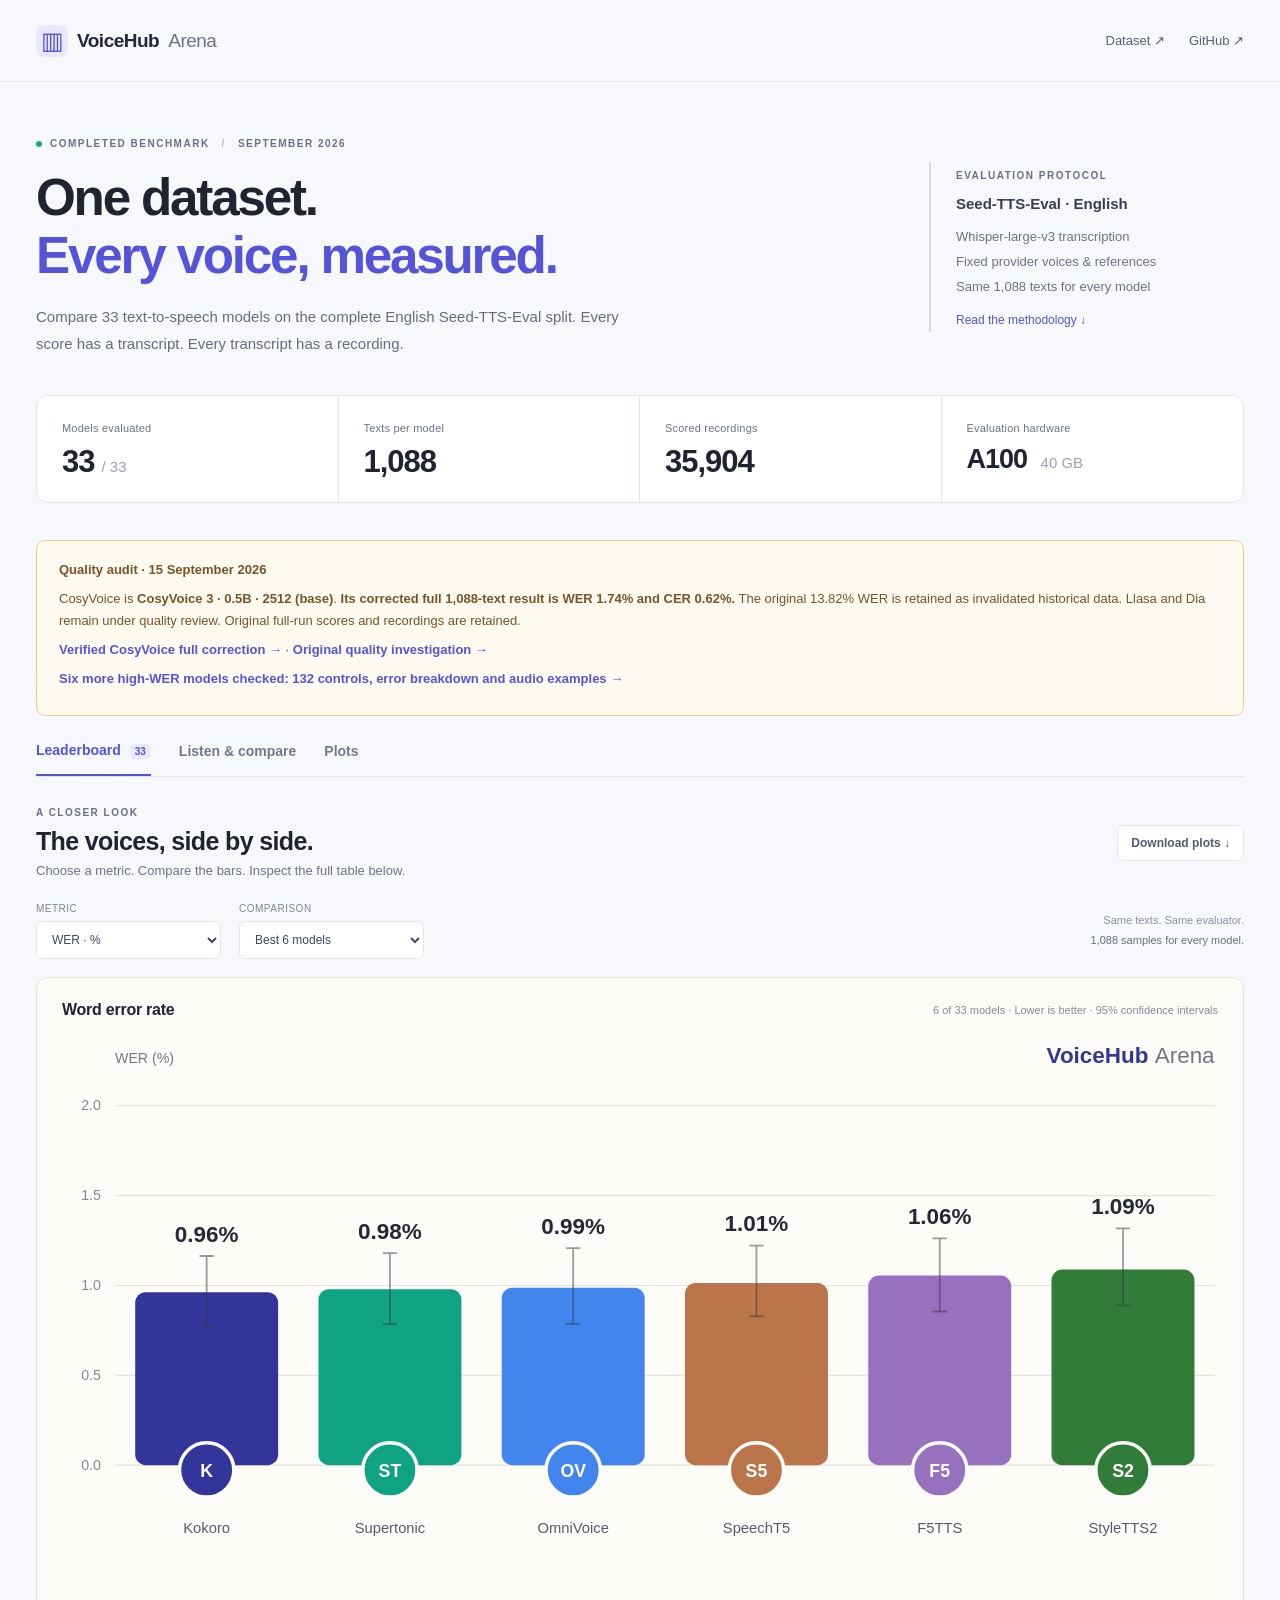
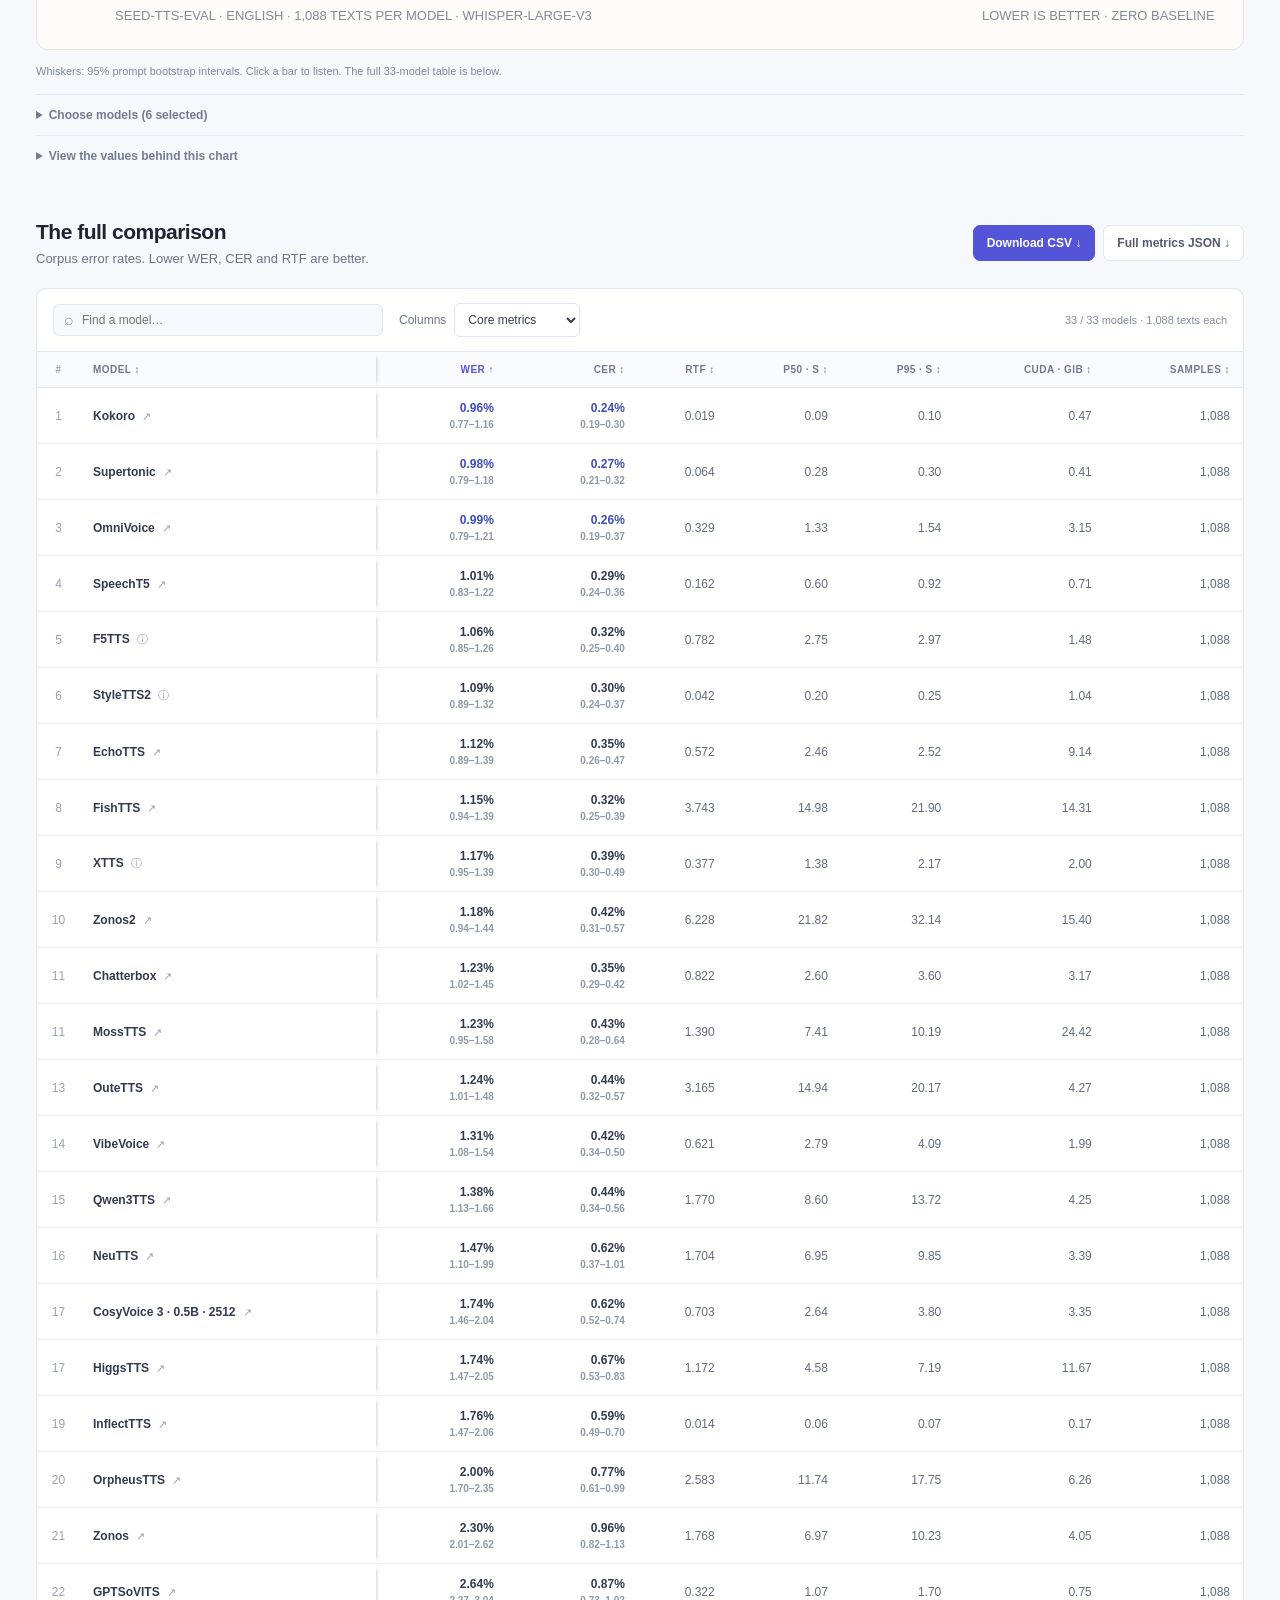
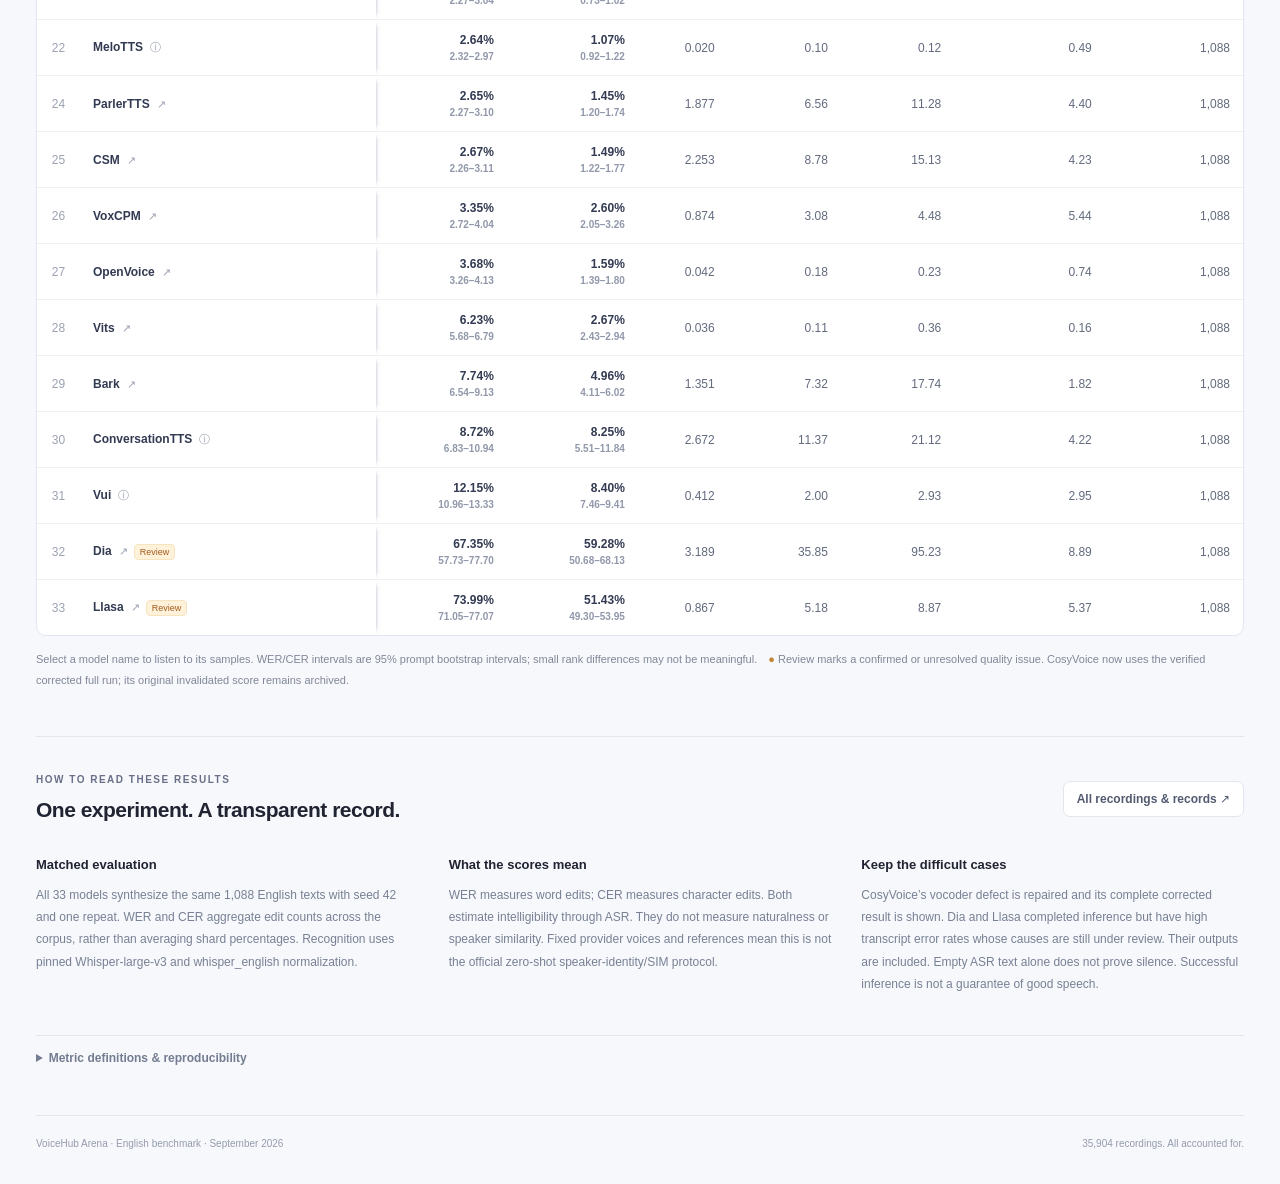
==== commit 1c07c7b4: "Publish verified full CosyVoice 3 correction and retain historical results" ====
--- a/hf-space/index.html
+++ b/hf-space/index.html
@@ -13,7 +13,7 @@
   <main>
     <section class="hero"><div><div class="eyebrow"><span class="status-dot"></span> COMPLETED BENCHMARK <span class="divider">/</span> SEPTEMBER 2026</div><h1>One dataset.<br><span>Every voice, measured.</span></h1><p class="intro">Compare 33 text-to-speech models on the complete English Seed-TTS-Eval split. Every score has a transcript. Every transcript has a recording.</p></div><div class="hero-note"><span class="small-label">EVALUATION PROTOCOL</span><strong>Seed-TTS-Eval · English</strong><p>Whisper-large-v3 transcription<br>Fixed provider voices & references<br>Same 1,088 texts for every model</p><a href="#methodology">Read the methodology ↓</a></div></section>
     <section class="stats" aria-label="Benchmark coverage"><div><span>Models evaluated</span><strong>33<span>/ 33</span></strong></div><div><span>Texts per model</span><strong>1,088</strong></div><div><span>Scored recordings</span><strong>35,904</strong></div><div><span>Evaluation hardware</span><strong class="hardware">A100 <span>40 GB</span></strong></div></section>
-    <aside class="audit-notice"><strong>Quality audit · 15 September 2026</strong><p>CosyVoice is <b>CosyVoice 3 · 0.5B · 2512 (base)</b>. Its archived 13.82% WER is affected by a confirmed vocoder bug and is excluded from ranking. Llasa and Dia remain under quality review. Original full-run scores and recordings are retained.</p><a href="quality-audit.html">CosyVoice, Llasa and Dia investigation →</a><p><a href="high-wer-audit.html">Six more high-WER models checked: 132 controls, error breakdown and audio examples →</a></p></aside>
+    <aside class="audit-notice"><strong>Quality audit · 15 September 2026</strong><p>CosyVoice is <b>CosyVoice 3 · 0.5B · 2512 (base)</b>. <b>Its corrected full 1,088-text result is WER 1.74% and CER 0.62%.</b> The original 13.82% WER is retained as invalidated historical data. Llasa and Dia remain under quality review. Original full-run scores and recordings are retained.</p><a href="cosyvoice-correction.html">Verified CosyVoice full correction →</a> · <a href="quality-audit.html">Original quality investigation →</a><p><a href="high-wer-audit.html">Six more high-WER models checked: 132 controls, error breakdown and audio examples →</a></p></aside>
     <div id="load-error" role="alert" class="error" hidden></div>
     <nav class="tabs" aria-label="Results views" role="tablist"><button role="tab" id="tab-leaderboard" aria-controls="panel-leaderboard" aria-selected="true" data-tab="leaderboard">Leaderboard <span>33</span></button><button role="tab" id="tab-samples" aria-controls="panel-samples" aria-selected="false" data-tab="samples">Listen & compare</button><button role="tab" id="tab-charts" aria-controls="panel-charts" aria-selected="false" data-tab="charts">Plots</button></nav>
     <section id="panel-leaderboard" role="tabpanel" aria-labelledby="tab-leaderboard">
@@ -28,7 +28,7 @@
       <div class="section-heading"><div><h2>The full comparison</h2><p>Corpus error rates. Lower WER, CER and RTF are better.</p></div><div class="actions"><a class="button" href="data/leaderboard.csv" download>Download CSV ↓</a><a class="button secondary" href="reports/full-metrics.json" download>Full metrics JSON ↓</a></div></div>
       <div class="toolbar"><label class="search"><span aria-hidden="true">⌕</span><input id="model-search" type="search" placeholder="Find a model…" aria-label="Filter models"></label><label class="metric-select">Columns <select id="columns"><option value="core">Core metrics</option><option value="all">All metrics</option></select></label><span id="model-count" class="count" aria-live="polite">Loading results…</span></div>
       <div class="table-scroll" tabindex="0" aria-label="Scrollable model leaderboard"><table id="leaderboard"><thead></thead><tbody></tbody></table></div>
-      <p class="table-note">Select a model name to listen to its samples. WER/CER intervals are 95% prompt bootstrap intervals; small rank differences may not be meaningful. <span class="review-key">●</span> Review marks a confirmed or unresolved quality issue. CosyVoice’s archived score has no rank.</p>
+      <p class="table-note">Select a model name to listen to its samples. WER/CER intervals are 95% prompt bootstrap intervals; small rank differences may not be meaningful. <span class="review-key">●</span> Review marks a confirmed or unresolved quality issue. CosyVoice now uses the verified corrected full run; its original invalidated score remains archived.</p>
     </section>
     <section id="panel-samples" role="tabpanel" aria-labelledby="tab-samples" hidden>
       <div class="section-heading"><div><h2>Listen to the evidence</h2><p>All 1,088 texts per model, with targets, ASR transcripts and original WAV files.</p></div><a id="model-json" class="button" href="data/leaderboard.json" download>Model JSON ↓</a></div>
@@ -44,12 +44,12 @@
         <article class="plot"><div><h3>Character error rate</h3><span>Lower is better</span></div><a href="reports/bars/cer-best6.png" target="_blank"><img src="reports/bars/cer-best6.png" alt="Six lowest valid CER results, colored bars with values and 95 percent confidence intervals" loading="lazy"></a><div class="export-links"><a href="reports/bars/cer-all.png" download>All 33 · PNG ↓</a><a href="reports/bars/cer-all.svg" download>All 33 · SVG ↓</a><a href="reports/bars/cer-best6.svg" download>Best 6 · SVG ↓</a></div></article>
         <article class="plot"><div><h3>Synthesis speed · RTF</h3><span>Lower is better</span></div><a href="reports/bars/rtf-best6.png" target="_blank"><img src="reports/bars/rtf-best6.png" alt="Six lowest synthesis real-time factors with numerical labels and a zero baseline" loading="lazy"></a><div class="export-links"><a href="reports/bars/rtf-all.png" download>All 33 · PNG ↓</a><a href="reports/bars/rtf-all.svg" download>All 33 · SVG ↓</a><a href="reports/bars/rtf-best6.svg" download>Best 6 · SVG ↓</a></div></article>
         <article class="plot"><div><h3>Peak CUDA allocation</h3><span>GiB · Lower is better</span></div><a href="reports/bars/memory-best6.png" target="_blank"><img src="reports/bars/memory-best6.png" alt="Six lowest peak CUDA allocations in GiB, not total process VRAM" loading="lazy"></a><div class="export-links"><a href="reports/bars/memory-all.png" download>All 33 · PNG ↓</a><a href="reports/bars/memory-all.svg" download>All 33 · SVG ↓</a><a href="reports/bars/memory-best6.svg" download>Best 6 · SVG ↓</a></div></article>
-      </div><p class="table-note">Every axis starts at zero. WER/CER whiskers are 95% prompt bootstrap intervals. Speed and memory have no measured confidence intervals. Best-six views exclude invalidated scores; full charts retain them with a hatched bar and † marker. * indicates quality under review. These are measured benchmark values, not Elo ratings.</p>
-      <div class="section-heading"><div><h2>Archived analytical views</h2><p>Original full-run plots. The CosyVoice score shown here was subsequently invalidated; see the <a href="quality-audit.html">quality audit</a>. Current review markers are included in the new bar charts above.</p></div></div>
+      </div><p class="table-note">Every axis starts at zero. WER/CER whiskers are 95% prompt bootstrap intervals. Speed and memory have no measured confidence intervals. Current charts include the corrected CosyVoice score. Invalidated historical scores are preserved in the correction report. * indicates quality under review. These are measured benchmark values, not Elo ratings.</p>
+      <div class="section-heading"><div><h2>Full analytical views</h2><p>Current full-run plots include corrected CosyVoice. <a href="cosyvoice-correction.html">The correction report</a> preserves the original plots and measurements.</p></div></div>
       <article class="plot"><div><h3>Intelligibility: WER & CER</h3><a href="reports/wer-cer-full.svg" download>Download SVG ↓</a></div><p>Logarithmic axes, with 95% confidence intervals. All models remain visible.</p><a href="reports/wer-cer-full.png" target="_blank"><img src="reports/wer-cer-full.png" alt="All 33 models ranked by corpus WER and CER with 95 percent confidence intervals" loading="lazy"></a></article>
       <article class="plot"><div><h3>Synthesis speed & memory</h3><a href="reports/speed-memory-full.svg" download>Download SVG ↓</a></div><p>RTF excludes loading, downloads and ASR. Memory is peak CUDA allocation, not total process VRAM.</p><a href="reports/speed-memory-full.png" target="_blank"><img src="reports/speed-memory-full.png" alt="Synthesis real-time factor and peak CUDA allocation for every model on A100" loading="lazy"></a></article>
     </section>
-    <section id="methodology" class="methodology"><div class="section-heading"><div><span class="small-label">HOW TO READ THESE RESULTS</span><h2>One experiment. A transparent record.</h2></div><a id="all-results" class="button secondary" href="https://huggingface.co/datasets/kadirnar/voicehub-arena-seed-tts-eval/tree/main" target="_blank" rel="noreferrer">All recordings & records ↗</a></div><div class="method-grid"><article><h3>Matched evaluation</h3><p>All 33 models synthesize the same 1,088 English texts with seed 42 and one repeat. WER and CER aggregate edit counts across the corpus, rather than averaging shard percentages. Recognition uses pinned Whisper-large-v3 and whisper_english normalization.</p></article><article><h3>What the scores mean</h3><p>WER measures word edits; CER measures character edits. Both estimate intelligibility through ASR. They do not measure naturalness or speaker similarity. Fixed provider voices and references mean this is not the official zero-shot speaker-identity/SIM protocol.</p></article><article><h3>Keep the difficult cases</h3><p>CosyVoice has a confirmed vocoder defect in this archived run. Dia and Llasa completed inference but have high transcript error rates whose causes are still under review. Their outputs are included. Empty ASR text alone does not prove silence. Successful inference is not a guarantee of good speech.</p></article></div><details><summary>Metric definitions & reproducibility</summary><div class="definitions"><p><b>MER / WIL / WIP:</b> match error rate, word information lost and word information preserved. Lower MER/WIL and higher WIP are better. <b>Exact match:</b> fraction of normalized target/transcript pairs that match exactly.</p><p><b>RTF:</b> summed synthesis seconds / summed audio seconds; below 1 is faster than real time. <b>Latency p50/p95:</b> synthesis time percentiles. <b>Silence/clipping:</b> measured signal diagnostics, not subjective quality ratings.</p><p><b>ASR:</b> Systran/faster-whisper-large-v3, revision edaa852ec7e145841d8ffdb056a99866b5f0a478; CUDA FP16, English, beam 5, temperature 0, no VAD or previous-text conditioning. 95% intervals: 1,000 prompt-cluster bootstrap resamples, seed 42.</p><p><a href="reports/completion-verification.json" download>Coverage verification</a> · <a href="reports/backup-verification.json" download>Audio hash verification</a> · <a href="https://github.com/BytedanceSpeech/seed-tts-eval" target="_blank" rel="noreferrer">Original Seed-TTS-Eval</a></p></div></details></section>
+    <section id="methodology" class="methodology"><div class="section-heading"><div><span class="small-label">HOW TO READ THESE RESULTS</span><h2>One experiment. A transparent record.</h2></div><a id="all-results" class="button secondary" href="https://huggingface.co/datasets/kadirnar/voicehub-arena-seed-tts-eval/tree/main" target="_blank" rel="noreferrer">All recordings & records ↗</a></div><div class="method-grid"><article><h3>Matched evaluation</h3><p>All 33 models synthesize the same 1,088 English texts with seed 42 and one repeat. WER and CER aggregate edit counts across the corpus, rather than averaging shard percentages. Recognition uses pinned Whisper-large-v3 and whisper_english normalization.</p></article><article><h3>What the scores mean</h3><p>WER measures word edits; CER measures character edits. Both estimate intelligibility through ASR. They do not measure naturalness or speaker similarity. Fixed provider voices and references mean this is not the official zero-shot speaker-identity/SIM protocol.</p></article><article><h3>Keep the difficult cases</h3><p>CosyVoice’s vocoder defect is repaired and its complete corrected result is shown. Dia and Llasa completed inference but have high transcript error rates whose causes are still under review. Their outputs are included. Empty ASR text alone does not prove silence. Successful inference is not a guarantee of good speech.</p></article></div><details><summary>Metric definitions & reproducibility</summary><div class="definitions"><p><b>MER / WIL / WIP:</b> match error rate, word information lost and word information preserved. Lower MER/WIL and higher WIP are better. <b>Exact match:</b> fraction of normalized target/transcript pairs that match exactly.</p><p><b>RTF:</b> summed synthesis seconds / summed audio seconds; below 1 is faster than real time. <b>Latency p50/p95:</b> synthesis time percentiles. <b>Silence/clipping:</b> measured signal diagnostics, not subjective quality ratings.</p><p><b>ASR:</b> Systran/faster-whisper-large-v3, revision edaa852ec7e145841d8ffdb056a99866b5f0a478; CUDA FP16, English, beam 5, temperature 0, no VAD or previous-text conditioning. 95% intervals: 1,000 prompt-cluster bootstrap resamples, seed 42.</p><p><a href="reports/completion-verification.json" download>Coverage verification</a> · <a href="reports/backup-verification.json" download>Audio hash verification</a> · <a href="https://github.com/BytedanceSpeech/seed-tts-eval" target="_blank" rel="noreferrer">Original Seed-TTS-Eval</a></p></div></details></section>
     <footer><span>VoiceHub Arena · English benchmark · September 2026</span><span>35,904 recordings. All accounted for.</span></footer>
   </main>
 </body>
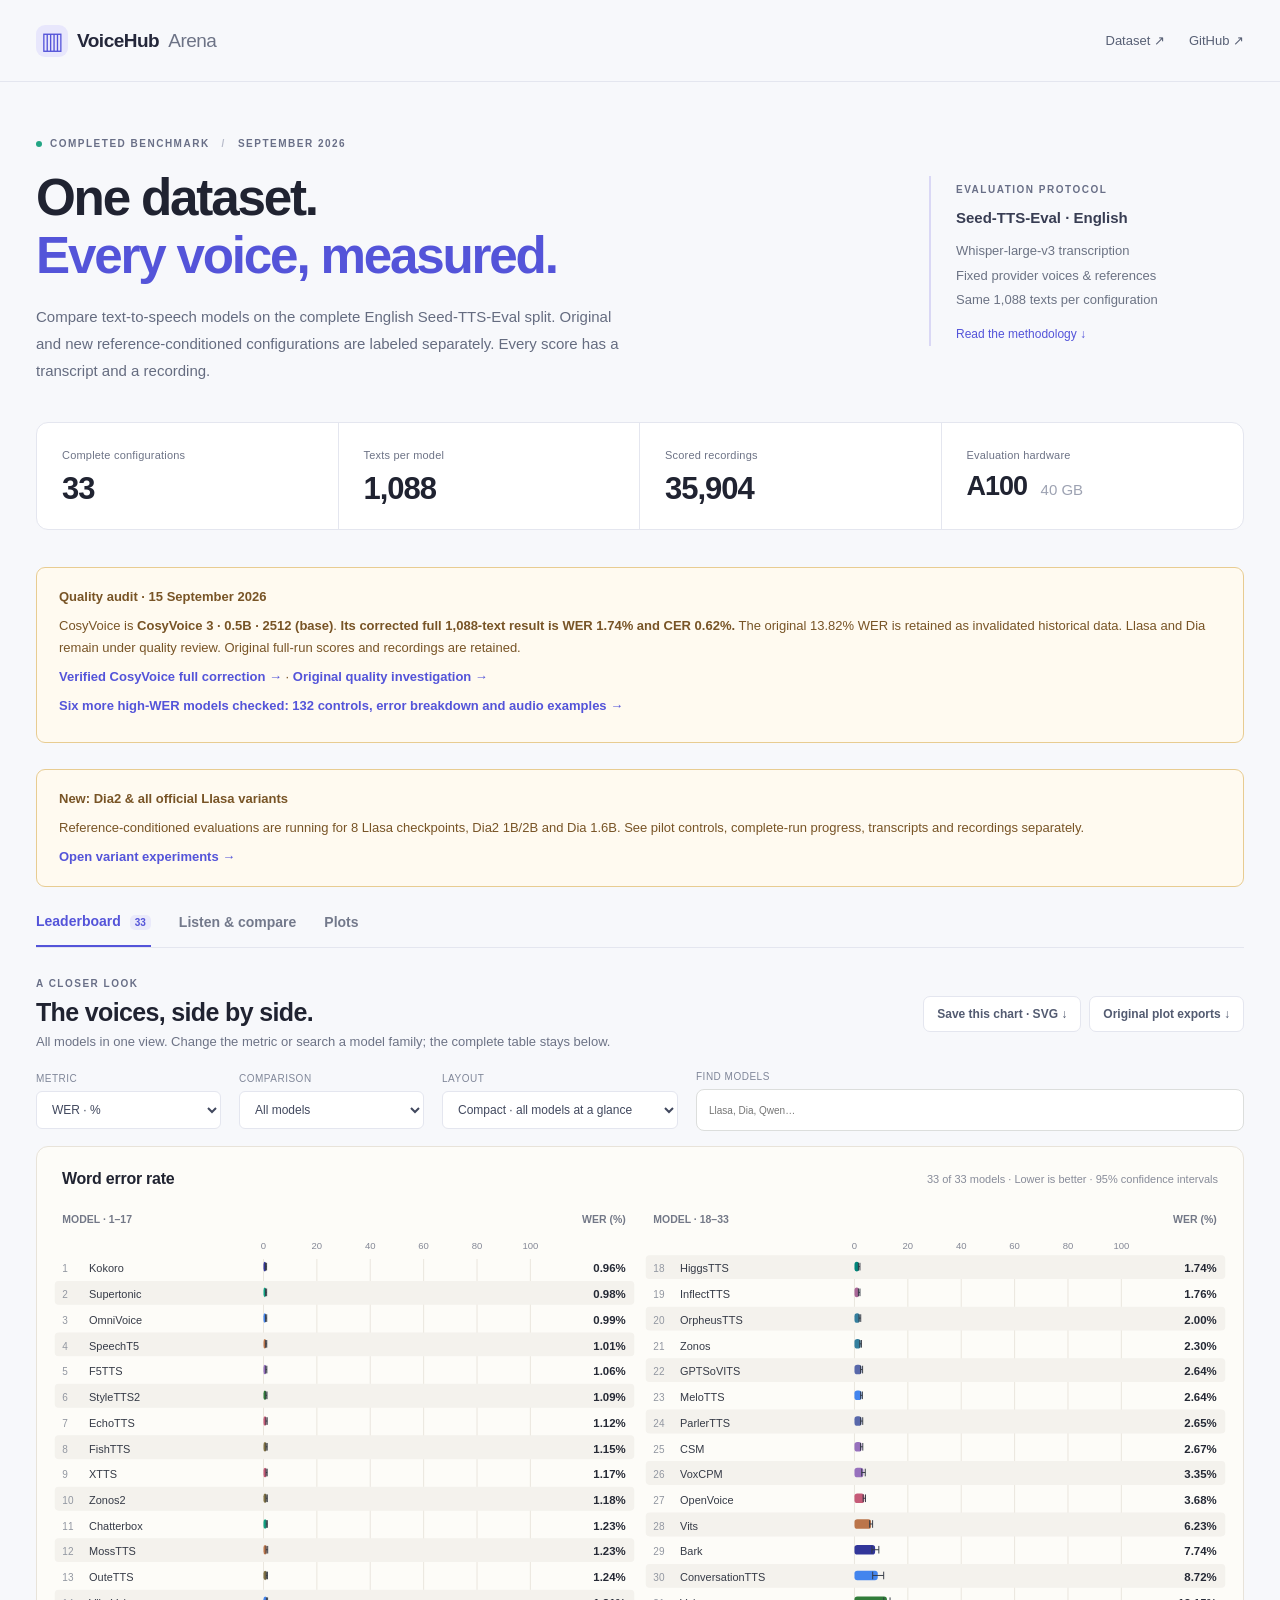
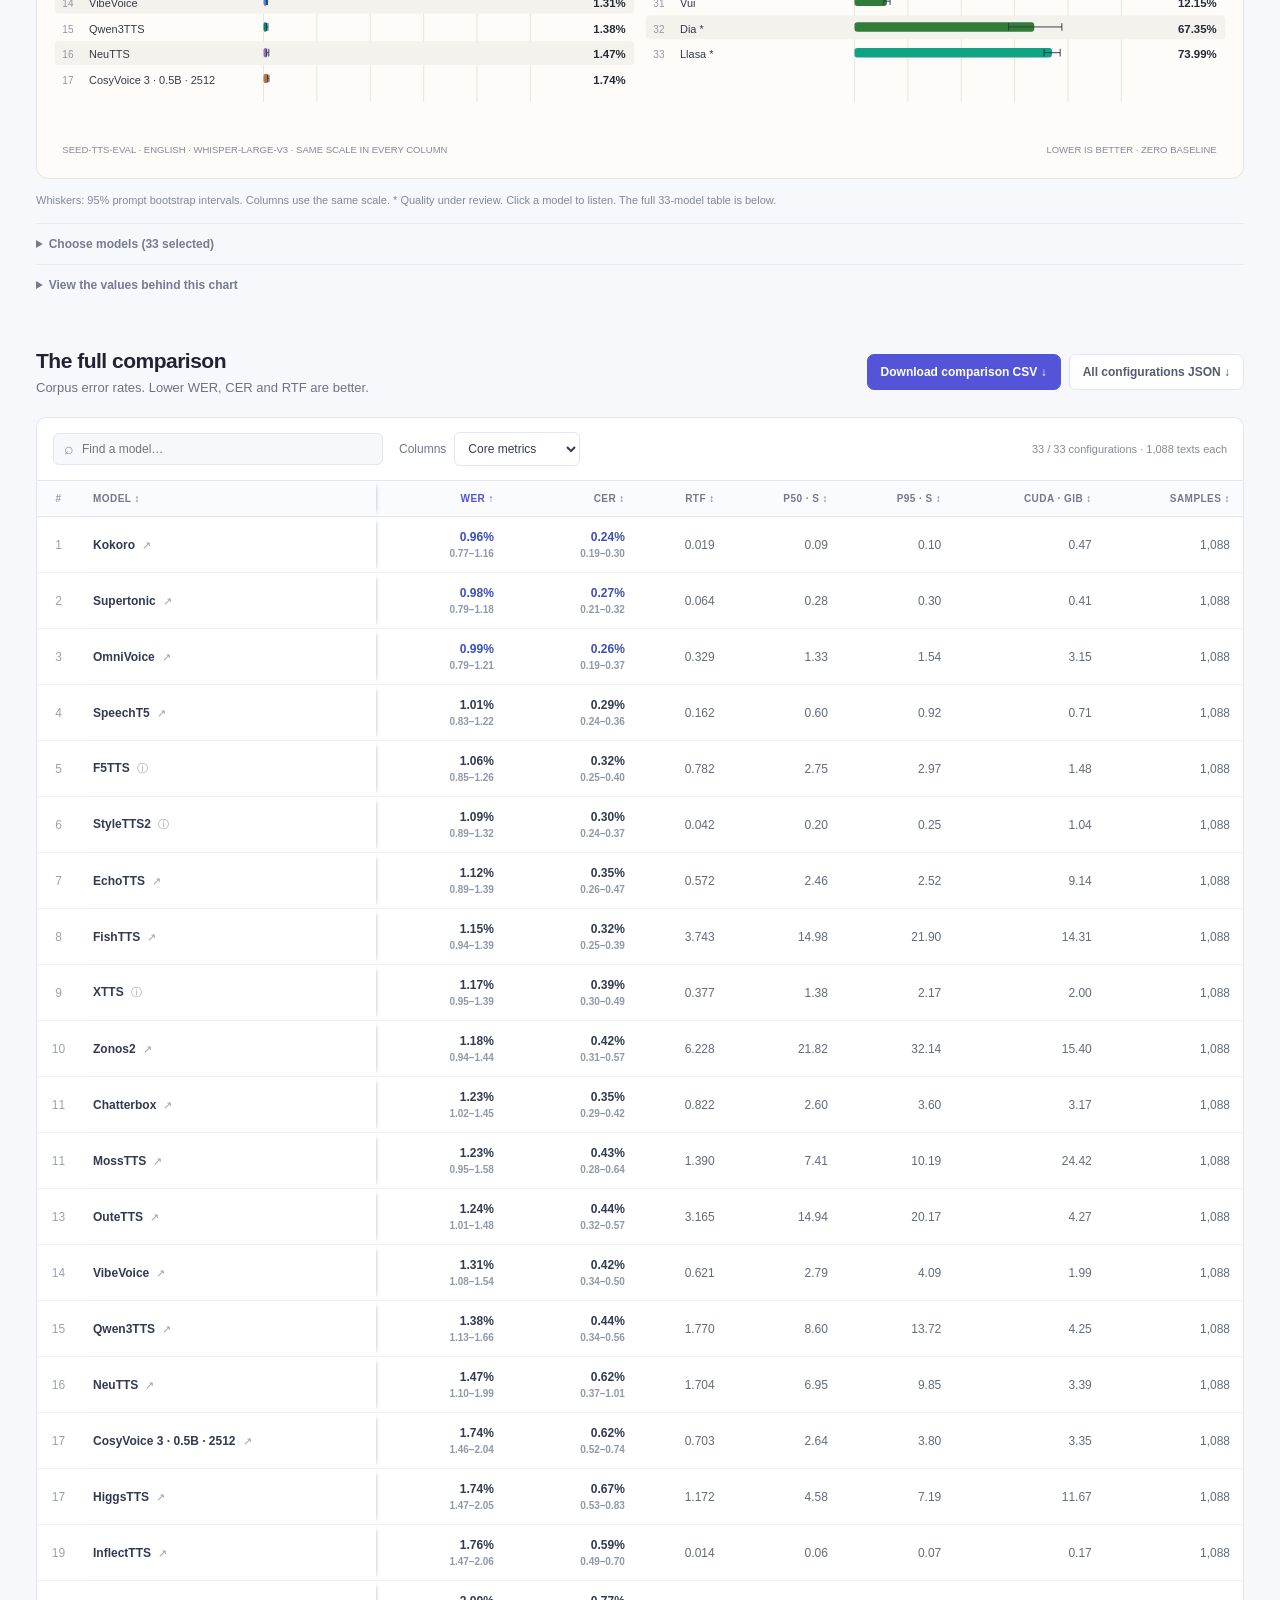
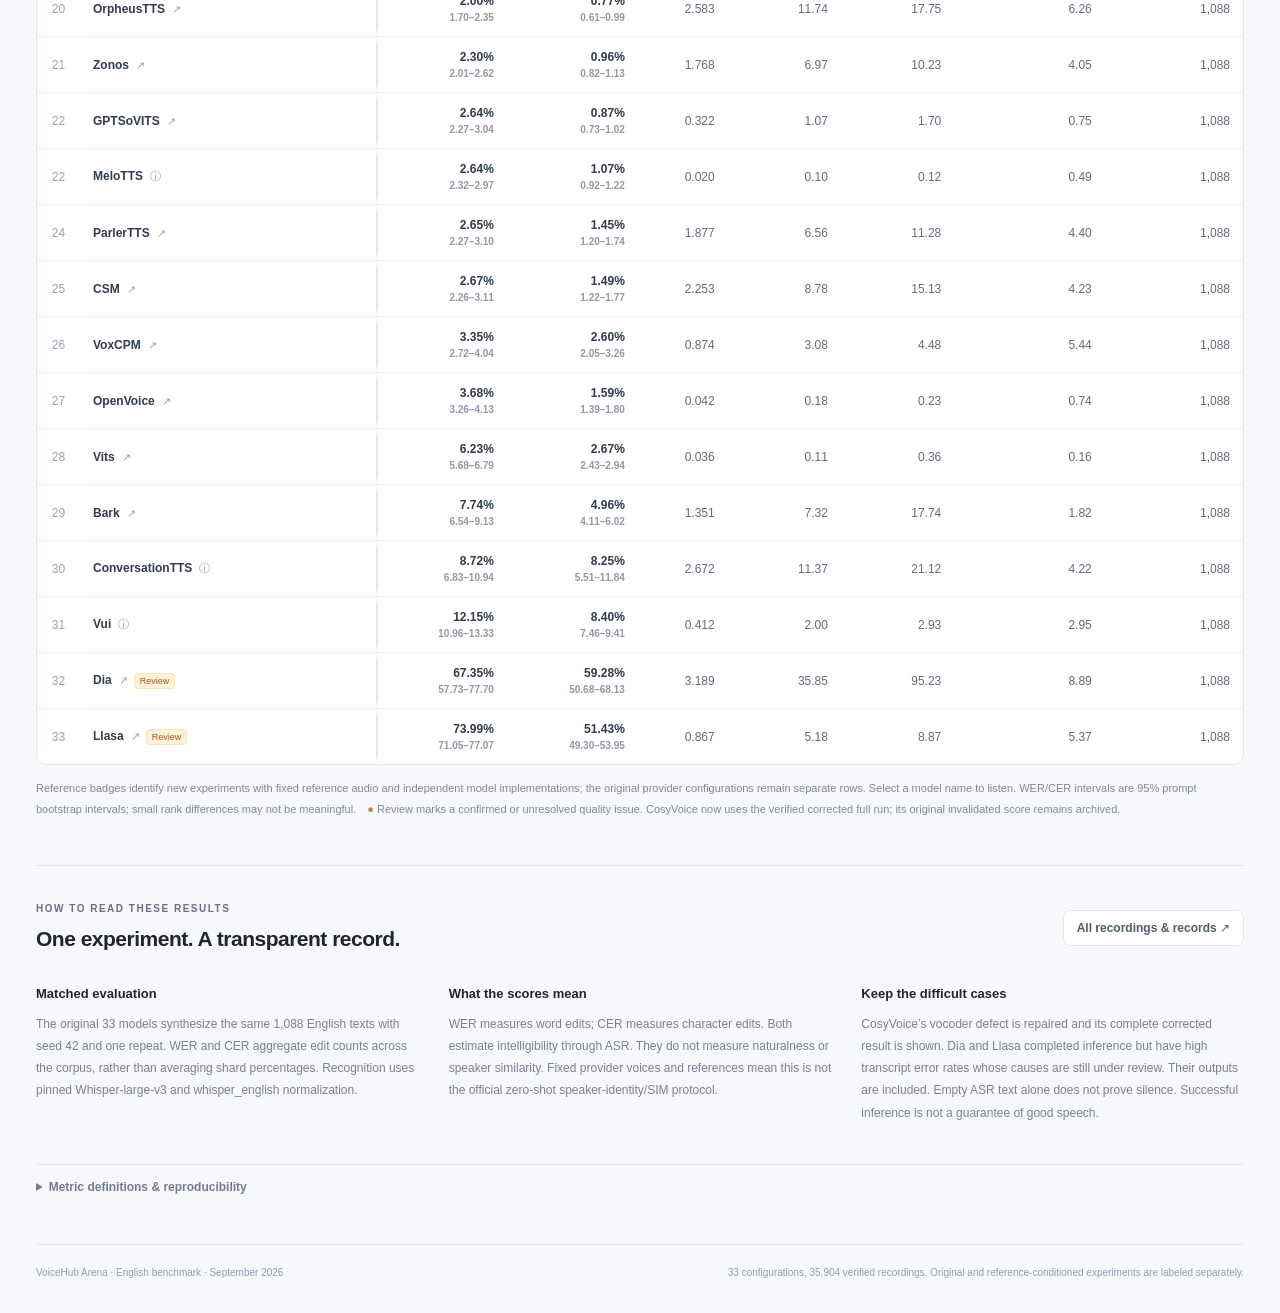
==== commit c4e83cc4: "Add audited Dia2 and Llasa variant evaluations and compact comparison charts" ====
--- a/hf-space/index.html
+++ b/hf-space/index.html
@@ -11,24 +11,25 @@
 <body>
   <header class="topbar"><a class="brand" href="#leaderboard"><span class="mark" aria-hidden="true">▥</span> VoiceHub <span>Arena</span></a><div class="toplinks"><a id="dataset-link" href="https://huggingface.co/datasets/kadirnar/voicehub-arena-seed-tts-eval" target="_blank" rel="noreferrer">Dataset ↗</a><a href="https://github.com/kadirnar/voicehub-arena" target="_blank" rel="noreferrer">GitHub ↗</a></div></header>
   <main>
-    <section class="hero"><div><div class="eyebrow"><span class="status-dot"></span> COMPLETED BENCHMARK <span class="divider">/</span> SEPTEMBER 2026</div><h1>One dataset.<br><span>Every voice, measured.</span></h1><p class="intro">Compare 33 text-to-speech models on the complete English Seed-TTS-Eval split. Every score has a transcript. Every transcript has a recording.</p></div><div class="hero-note"><span class="small-label">EVALUATION PROTOCOL</span><strong>Seed-TTS-Eval · English</strong><p>Whisper-large-v3 transcription<br>Fixed provider voices & references<br>Same 1,088 texts for every model</p><a href="#methodology">Read the methodology ↓</a></div></section>
-    <section class="stats" aria-label="Benchmark coverage"><div><span>Models evaluated</span><strong>33<span>/ 33</span></strong></div><div><span>Texts per model</span><strong>1,088</strong></div><div><span>Scored recordings</span><strong>35,904</strong></div><div><span>Evaluation hardware</span><strong class="hardware">A100 <span>40 GB</span></strong></div></section>
+    <section class="hero"><div><div class="eyebrow"><span class="status-dot"></span> COMPLETED BENCHMARK <span class="divider">/</span> SEPTEMBER 2026</div><h1>One dataset.<br><span>Every voice, measured.</span></h1><p class="intro">Compare text-to-speech models on the complete English Seed-TTS-Eval split. Original and new reference-conditioned configurations are labeled separately. Every score has a transcript and a recording.</p></div><div class="hero-note"><span class="small-label">EVALUATION PROTOCOL</span><strong>Seed-TTS-Eval · English</strong><p>Whisper-large-v3 transcription<br>Fixed provider voices & references<br>Same 1,088 texts per configuration</p><a href="#methodology">Read the methodology ↓</a></div></section>
+    <section class="stats" aria-label="Benchmark coverage"><div><span>Complete configurations</span><strong id="coverage-models">33</strong></div><div><span>Texts per model</span><strong>1,088</strong></div><div><span>Scored recordings</span><strong id="coverage-audio">35,904</strong></div><div><span>Evaluation hardware</span><strong class="hardware">A100 <span>40 GB</span></strong></div></section>
     <aside class="audit-notice"><strong>Quality audit · 15 September 2026</strong><p>CosyVoice is <b>CosyVoice 3 · 0.5B · 2512 (base)</b>. <b>Its corrected full 1,088-text result is WER 1.74% and CER 0.62%.</b> The original 13.82% WER is retained as invalidated historical data. Llasa and Dia remain under quality review. Original full-run scores and recordings are retained.</p><a href="cosyvoice-correction.html">Verified CosyVoice full correction →</a> · <a href="quality-audit.html">Original quality investigation →</a><p><a href="high-wer-audit.html">Six more high-WER models checked: 132 controls, error breakdown and audio examples →</a></p></aside>
+    <aside class="audit-notice"><strong>New: Dia2 &amp; all official Llasa variants</strong><p>Reference-conditioned evaluations are running for 8 Llasa checkpoints, Dia2 1B/2B and Dia 1.6B. See pilot controls, complete-run progress, transcripts and recordings separately.</p><a href="variants.html">Open variant experiments →</a></aside>
     <div id="load-error" role="alert" class="error" hidden></div>
-    <nav class="tabs" aria-label="Results views" role="tablist"><button role="tab" id="tab-leaderboard" aria-controls="panel-leaderboard" aria-selected="true" data-tab="leaderboard">Leaderboard <span>33</span></button><button role="tab" id="tab-samples" aria-controls="panel-samples" aria-selected="false" data-tab="samples">Listen & compare</button><button role="tab" id="tab-charts" aria-controls="panel-charts" aria-selected="false" data-tab="charts">Plots</button></nav>
+    <nav class="tabs" aria-label="Results views" role="tablist"><button role="tab" id="tab-leaderboard" aria-controls="panel-leaderboard" aria-selected="true" data-tab="leaderboard">Leaderboard <span id="leaderboard-total">33</span></button><button role="tab" id="tab-samples" aria-controls="panel-samples" aria-selected="false" data-tab="samples">Listen & compare</button><button role="tab" id="tab-charts" aria-controls="panel-charts" aria-selected="false" data-tab="charts">Plots</button></nav>
     <section id="panel-leaderboard" role="tabpanel" aria-labelledby="tab-leaderboard">
       <section class="comparison-section" aria-labelledby="comparison-title">
-        <div class="section-heading"><div><div class="small-label">A CLOSER LOOK</div><h2 id="comparison-title">The voices, side by side.</h2><p>Choose a metric. Compare the bars. Inspect the full table below.</p></div><a class="button secondary" href="#panel-charts" id="open-chart-exports">Download plots ↓</a></div>
-        <div class="chart-controls"><label>Metric<select id="chart-metric" aria-label="Chart metric"></select></label><label>Comparison<select id="chart-scope" aria-label="Chart model scope"><option value="6">Best 6 models</option><option value="12">Best 12 models</option><option value="all">All 33 models</option><option value="custom">My selection</option></select></label><p>Same texts. Same evaluator.<br><strong>1,088 samples for every model.</strong></p></div>
-        <div class="bar-chart-card"><div class="bar-chart-heading"><h3 id="bar-chart-title">Word error rate</h3><span id="chart-summary" aria-live="polite">Loading chart…</span></div><div id="bar-chart" class="bar-chart" tabindex="0" aria-label="Scrollable model comparison chart"></div></div>
+        <div class="section-heading"><div><div class="small-label">A CLOSER LOOK</div><h2 id="comparison-title">The voices, side by side.</h2><p>All models in one view. Change the metric or search a model family; the complete table stays below.</p></div><div class="actions"><a class="button secondary" id="chart-download" href="#" download>Save this chart · SVG ↓</a><a class="button secondary" href="#panel-charts" id="open-chart-exports">Original plot exports ↓</a></div></div>
+        <div class="chart-controls"><label>Metric<select id="chart-metric" aria-label="Chart metric"></select></label><label>Comparison<select id="chart-scope" aria-label="Chart model scope"><option value="6">Best 6 models</option><option value="12">Best 12 models</option><option value="all" selected>All models</option><option value="custom">My selection</option></select></label><label>Layout<select id="chart-layout" aria-label="Chart layout"><option value="compact">Compact · all models at a glance</option><option value="poster">Large vertical bars</option></select></label><label class="chart-search-label">Find models<input id="chart-search" type="search" placeholder="Llasa, Dia, Qwen…" aria-label="Search chart models"></label></div>
+        <div class="bar-chart-card"><div class="bar-chart-heading"><h3 id="bar-chart-title">Word error rate</h3><span id="chart-summary" aria-live="polite">Loading chart…</span></div><div id="bar-chart" class="bar-chart" tabindex="0" aria-label="Model comparison chart"></div></div>
         <p id="chart-notes" class="chart-notes"></p>
         <details id="chart-model-picker" class="chart-model-picker"><summary id="chart-model-count">Choose models</summary><div class="picker-actions"><button id="chart-select-all" type="button">Select all</button><button id="chart-clear" type="button">Clear selection</button></div><div id="chart-model-options" class="chart-model-options"></div></details>
         <details class="chart-values"><summary>View the values behind this chart</summary><div class="table-scroll"><table><thead><tr><th scope="col">Model</th><th scope="col" id="chart-values-metric">WER</th><th scope="col">95% confidence interval</th></tr></thead><tbody id="chart-values-body"></tbody></table></div></details>
       </section>
-      <div class="section-heading"><div><h2>The full comparison</h2><p>Corpus error rates. Lower WER, CER and RTF are better.</p></div><div class="actions"><a class="button" href="data/leaderboard.csv" download>Download CSV ↓</a><a class="button secondary" href="reports/full-metrics.json" download>Full metrics JSON ↓</a></div></div>
+      <div class="section-heading"><div><h2>The full comparison</h2><p>Corpus error rates. Lower WER, CER and RTF are better.</p></div><div class="actions"><a id="comparison-csv" class="button" href="data/leaderboard.csv" download="voicehub-arena-comparison.csv" title="WER/CER are ratios: 0.01 means 1%">Download comparison CSV ↓</a><a class="button secondary" href="data/current-comparison.json" download>All configurations JSON ↓</a></div></div>
       <div class="toolbar"><label class="search"><span aria-hidden="true">⌕</span><input id="model-search" type="search" placeholder="Find a model…" aria-label="Filter models"></label><label class="metric-select">Columns <select id="columns"><option value="core">Core metrics</option><option value="all">All metrics</option></select></label><span id="model-count" class="count" aria-live="polite">Loading results…</span></div>
       <div class="table-scroll" tabindex="0" aria-label="Scrollable model leaderboard"><table id="leaderboard"><thead></thead><tbody></tbody></table></div>
-      <p class="table-note">Select a model name to listen to its samples. WER/CER intervals are 95% prompt bootstrap intervals; small rank differences may not be meaningful. <span class="review-key">●</span> Review marks a confirmed or unresolved quality issue. CosyVoice now uses the verified corrected full run; its original invalidated score remains archived.</p>
+      <p class="table-note">Reference badges identify new experiments with fixed reference audio and independent model implementations; the original provider configurations remain separate rows. Select a model name to listen. WER/CER intervals are 95% prompt bootstrap intervals; small rank differences may not be meaningful. <span class="review-key">●</span> Review marks a confirmed or unresolved quality issue. CosyVoice now uses the verified corrected full run; its original invalidated score remains archived.</p>
     </section>
     <section id="panel-samples" role="tabpanel" aria-labelledby="tab-samples" hidden>
       <div class="section-heading"><div><h2>Listen to the evidence</h2><p>All 1,088 texts per model, with targets, ASR transcripts and original WAV files.</p></div><a id="model-json" class="button" href="data/leaderboard.json" download>Model JSON ↓</a></div>
@@ -38,7 +39,7 @@
       <div class="pagination"><button class="button secondary" id="previous">← Previous</button><label>Page <input id="page" type="number" min="1" value="1" aria-label="Sample page"> <span id="page-total"></span></label><button class="button secondary" id="page-go">Go</button><button class="button secondary" id="next">Next →</button></div>
     </section>
     <section id="panel-charts" role="tabpanel" aria-labelledby="tab-charts" hidden>
-      <div class="section-heading"><div><span class="small-label">READY TO SHARE</span><h2>Bar charts, with the numbers.</h2><p>Preview the best six for each metric. Download the full 33-model chart as PNG or SVG.</p></div></div>
+      <div class="section-heading"><div><span class="small-label">READY TO SHARE</span><h2>Original 33-model plot exports.</h2><p>Preview the best six for each metric. Download the full 33-model chart as PNG or SVG.</p></div></div>
       <div class="bar-export-grid">
         <article class="plot"><div><h3>Word error rate</h3><span>Lower is better</span></div><a href="reports/bars/wer-best6.png" target="_blank"><img src="reports/bars/wer-best6.png" alt="Six lowest valid WER results, colored bars with values and 95 percent confidence intervals" loading="lazy"></a><div class="export-links"><a href="reports/bars/wer-all.png" download>All 33 · PNG ↓</a><a href="reports/bars/wer-all.svg" download>All 33 · SVG ↓</a><a href="reports/bars/wer-best6.svg" download>Best 6 · SVG ↓</a></div></article>
         <article class="plot"><div><h3>Character error rate</h3><span>Lower is better</span></div><a href="reports/bars/cer-best6.png" target="_blank"><img src="reports/bars/cer-best6.png" alt="Six lowest valid CER results, colored bars with values and 95 percent confidence intervals" loading="lazy"></a><div class="export-links"><a href="reports/bars/cer-all.png" download>All 33 · PNG ↓</a><a href="reports/bars/cer-all.svg" download>All 33 · SVG ↓</a><a href="reports/bars/cer-best6.svg" download>Best 6 · SVG ↓</a></div></article>
@@ -49,8 +50,8 @@
       <article class="plot"><div><h3>Intelligibility: WER & CER</h3><a href="reports/wer-cer-full.svg" download>Download SVG ↓</a></div><p>Logarithmic axes, with 95% confidence intervals. All models remain visible.</p><a href="reports/wer-cer-full.png" target="_blank"><img src="reports/wer-cer-full.png" alt="All 33 models ranked by corpus WER and CER with 95 percent confidence intervals" loading="lazy"></a></article>
       <article class="plot"><div><h3>Synthesis speed & memory</h3><a href="reports/speed-memory-full.svg" download>Download SVG ↓</a></div><p>RTF excludes loading, downloads and ASR. Memory is peak CUDA allocation, not total process VRAM.</p><a href="reports/speed-memory-full.png" target="_blank"><img src="reports/speed-memory-full.png" alt="Synthesis real-time factor and peak CUDA allocation for every model on A100" loading="lazy"></a></article>
     </section>
-    <section id="methodology" class="methodology"><div class="section-heading"><div><span class="small-label">HOW TO READ THESE RESULTS</span><h2>One experiment. A transparent record.</h2></div><a id="all-results" class="button secondary" href="https://huggingface.co/datasets/kadirnar/voicehub-arena-seed-tts-eval/tree/main" target="_blank" rel="noreferrer">All recordings & records ↗</a></div><div class="method-grid"><article><h3>Matched evaluation</h3><p>All 33 models synthesize the same 1,088 English texts with seed 42 and one repeat. WER and CER aggregate edit counts across the corpus, rather than averaging shard percentages. Recognition uses pinned Whisper-large-v3 and whisper_english normalization.</p></article><article><h3>What the scores mean</h3><p>WER measures word edits; CER measures character edits. Both estimate intelligibility through ASR. They do not measure naturalness or speaker similarity. Fixed provider voices and references mean this is not the official zero-shot speaker-identity/SIM protocol.</p></article><article><h3>Keep the difficult cases</h3><p>CosyVoice’s vocoder defect is repaired and its complete corrected result is shown. Dia and Llasa completed inference but have high transcript error rates whose causes are still under review. Their outputs are included. Empty ASR text alone does not prove silence. Successful inference is not a guarantee of good speech.</p></article></div><details><summary>Metric definitions & reproducibility</summary><div class="definitions"><p><b>MER / WIL / WIP:</b> match error rate, word information lost and word information preserved. Lower MER/WIL and higher WIP are better. <b>Exact match:</b> fraction of normalized target/transcript pairs that match exactly.</p><p><b>RTF:</b> summed synthesis seconds / summed audio seconds; below 1 is faster than real time. <b>Latency p50/p95:</b> synthesis time percentiles. <b>Silence/clipping:</b> measured signal diagnostics, not subjective quality ratings.</p><p><b>ASR:</b> Systran/faster-whisper-large-v3, revision edaa852ec7e145841d8ffdb056a99866b5f0a478; CUDA FP16, English, beam 5, temperature 0, no VAD or previous-text conditioning. 95% intervals: 1,000 prompt-cluster bootstrap resamples, seed 42.</p><p><a href="reports/completion-verification.json" download>Coverage verification</a> · <a href="reports/backup-verification.json" download>Audio hash verification</a> · <a href="https://github.com/BytedanceSpeech/seed-tts-eval" target="_blank" rel="noreferrer">Original Seed-TTS-Eval</a></p></div></details></section>
-    <footer><span>VoiceHub Arena · English benchmark · September 2026</span><span>35,904 recordings. All accounted for.</span></footer>
+    <section id="methodology" class="methodology"><div class="section-heading"><div><span class="small-label">HOW TO READ THESE RESULTS</span><h2>One experiment. A transparent record.</h2></div><a id="all-results" class="button secondary" href="https://huggingface.co/datasets/kadirnar/voicehub-arena-seed-tts-eval/tree/main" target="_blank" rel="noreferrer">All recordings & records ↗</a></div><div class="method-grid"><article><h3>Matched evaluation</h3><p>The original 33 models synthesize the same 1,088 English texts with seed 42 and one repeat. WER and CER aggregate edit counts across the corpus, rather than averaging shard percentages. Recognition uses pinned Whisper-large-v3 and whisper_english normalization.</p></article><article><h3>What the scores mean</h3><p>WER measures word edits; CER measures character edits. Both estimate intelligibility through ASR. They do not measure naturalness or speaker similarity. Fixed provider voices and references mean this is not the official zero-shot speaker-identity/SIM protocol.</p></article><article><h3>Keep the difficult cases</h3><p>CosyVoice’s vocoder defect is repaired and its complete corrected result is shown. Dia and Llasa completed inference but have high transcript error rates whose causes are still under review. Their outputs are included. Empty ASR text alone does not prove silence. Successful inference is not a guarantee of good speech.</p></article></div><details><summary>Metric definitions & reproducibility</summary><div class="definitions"><p><b>MER / WIL / WIP:</b> match error rate, word information lost and word information preserved. Lower MER/WIL and higher WIP are better. <b>Exact match:</b> fraction of normalized target/transcript pairs that match exactly.</p><p><b>RTF:</b> summed synthesis seconds / summed audio seconds; below 1 is faster than real time. <b>Latency p50/p95:</b> synthesis time percentiles. <b>Silence/clipping:</b> measured signal diagnostics, not subjective quality ratings.</p><p><b>ASR:</b> Systran/faster-whisper-large-v3, revision edaa852ec7e145841d8ffdb056a99866b5f0a478; CUDA FP16, English, beam 5, temperature 0, no VAD or previous-text conditioning. 95% intervals: 1,000 prompt-cluster bootstrap resamples, seed 42.</p><p><a href="reports/completion-verification.json" download>Coverage verification</a> · <a href="reports/backup-verification.json" download>Audio hash verification</a> · <a href="https://github.com/BytedanceSpeech/seed-tts-eval" target="_blank" rel="noreferrer">Original Seed-TTS-Eval</a></p></div></details></section>
+    <footer><span>VoiceHub Arena · English benchmark · September 2026</span><span id="coverage-note">35,904 verified recordings.</span></footer>
   </main>
 </body>
 </html>
--- a/hf-space/style.css
+++ b/hf-space/style.css
@@ -5,3 +5,8 @@
 .audit-notice{border:1px solid #e8cc91;background:#fffaf0;border-radius:9px;padding:18px 22px;margin:0 0 26px;font-size:13px;line-height:1.7;color:#785426}.audit-notice p{margin:7px 0}.audit-notice a{font-weight:600}.audit-body{max-width:960px;padding-top:36px}.audit-body p,.audit-body li{font-size:14px;line-height:1.8;color:#5c657a}.audit-body h1{font-size:34px;margin:20px 0}.audit-body h2{margin:30px 0 12px}.audit-body table{margin:18px 0}.audit-body code{font-size:12px;overflow-wrap:anywhere}.audit-body pre{overflow:auto}.audit-body audio{width:100%}
 
 .comparison-section{margin:24px 0 44px}.comparison-section .section-heading h2{margin-top:9px;font-size:25px;letter-spacing:-.65px}.chart-controls{display:flex;align-items:center;gap:18px;margin:20px 0 15px}.chart-controls label{display:flex;gap:7px;flex-direction:column;font-size:10px;letter-spacing:.5px;text-transform:uppercase;color:#808799}.chart-controls select{min-width:185px;font-size:12px;padding:10px 28px 10px 11px;letter-spacing:0;text-transform:none;color:#41485e}.chart-controls p{font-size:11px;line-height:1.8;color:#8990a0;text-align:right;margin-left:auto}.chart-controls p strong{font-weight:500;color:#657085}.bar-chart-card{border:1px solid #e8e3d9;border-radius:12px;overflow:hidden;background:#fdfcf8}.bar-chart-heading{display:flex;justify-content:space-between;align-items:center;gap:20px;padding:23px 25px 4px}.bar-chart-heading h3{font-size:16px;letter-spacing:-.25px;margin:0}.bar-chart-heading span{font-size:11px;color:#878b99}.bar-chart{overflow-x:auto;overscroll-behavior-inline:contain;scrollbar-color:#ccc7ba #fdfcf8}.bar-chart svg{display:block;max-width:none;min-width:100%;height:auto}.bar-model{cursor:pointer}.bar-model:focus{outline:none}.bar-model:hover rect,.bar-model:focus rect{filter:brightness(.9)}.bar-model:focus circle{stroke:#111;stroke-width:3}.chart-notes{font-size:11px;line-height:1.8;color:#818899;margin:12px 0}.chart-model-picker,.chart-values{border-top:1px solid #e5e8f0;padding:13px 0}.chart-model-options{display:grid;grid-template-columns:repeat(4,minmax(0,1fr));gap:12px 18px;padding:10px 0 18px}.chart-model-options label{display:flex;gap:8px;align-items:center;min-width:0;font-size:12px;color:#566177}.chart-model-options input{accent-color:#36399a;flex-shrink:0}.picker-actions{display:flex;gap:18px;padding:16px 0 7px}.picker-actions button{border:0;background:none;color:#4d50a6;font-size:11px;padding:0}.chart-values table{width:100%;font-size:12px}.chart-values .table-scroll{max-height:380px;margin-top:14px}.chart-values th:first-child{width:auto;text-align:left}.chart-values td:nth-child(2){text-align:right;position:static;box-shadow:none;min-width:0}.bar-export-grid{display:grid;grid-template-columns:1fr 1fr;gap:20px;margin-top:24px}.bar-export-grid .plot{padding:18px;margin:0;min-width:0}.bar-export-grid .plot h3{font-size:14px}.bar-export-grid .plot>div>span{font-size:10px;color:#858b9a}.bar-export-grid .plot img{margin:8px 0 14px}.export-links{display:flex;gap:16px;flex-wrap:wrap;justify-content:flex-start!important;border-top:1px solid #eceef4;padding-top:13px}.export-links a{font-size:10px}.bar-export-grid+.table-note{margin-top:15px}@media(max-width:900px){.chart-model-options{grid-template-columns:repeat(3,minmax(0,1fr))}.bar-export-grid{grid-template-columns:1fr}}@media(max-width:600px){.chart-controls{gap:12px;flex-wrap:wrap}.chart-controls label{flex:1}.chart-controls select{width:100%;min-width:0}.chart-controls p{display:none}.bar-chart-heading{padding:18px 16px 4px;align-items:flex-start;flex-direction:column;gap:6px}.bar-chart-heading h3{font-size:15px}.chart-model-options{grid-template-columns:repeat(2,minmax(0,1fr));gap:12px}.chart-model-options label{font-size:11px}.comparison-section .section-heading h2{font-size:23px}.comparison-section{margin-bottom:30px}}
+
+/* Compact charts keep many model names and values visible on the same screen. */
+.bar-chart.compact{overflow:visible;padding:6px 12px}.bar-chart.compact svg{width:100%;height:auto;min-width:0;display:block}.compact-model{cursor:pointer}.compact-model:hover>rect:first-of-type,.compact-model:focus>rect:first-of-type{fill:#eaeaf6}.compact-model:focus{outline:none}.chart-controls{flex-wrap:wrap}.chart-controls .chart-search-label{flex:1;min-width:180px}.chart-controls input{width:100%;min-height:42px;border:1px solid #dcdedc;border-radius:8px;padding:8px 12px;font:inherit;background:#fff}.chart-controls select{max-width:100%}
+
+#variant-table tbody th{text-transform:none;letter-spacing:0;font-size:13px;max-width:360px;white-space:normal}#variant-table tbody th .ci{text-transform:none}#variant-samples{max-width:100%;padding:10px;border:1px solid #dcdedc;border-radius:8px;background:#fff;font:inherit}#variant-full-chart .empty{padding:40px 20px}
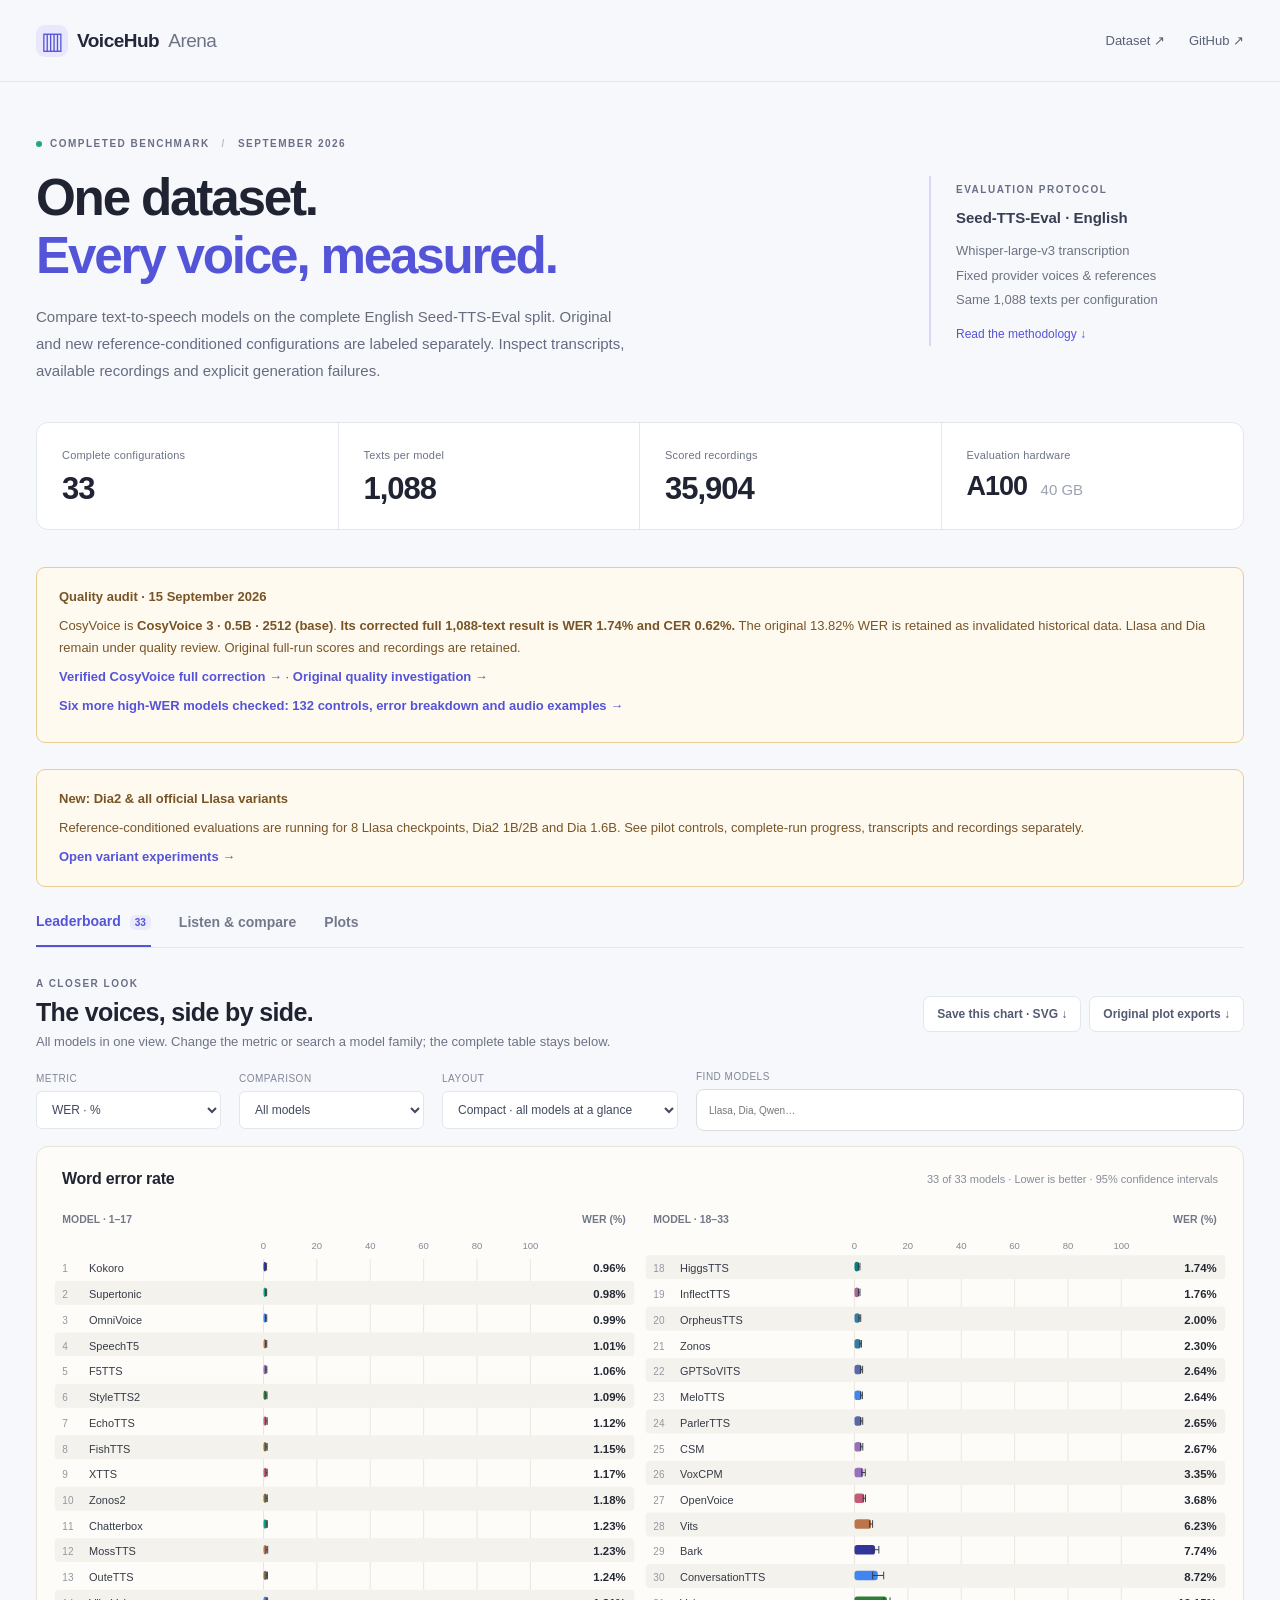
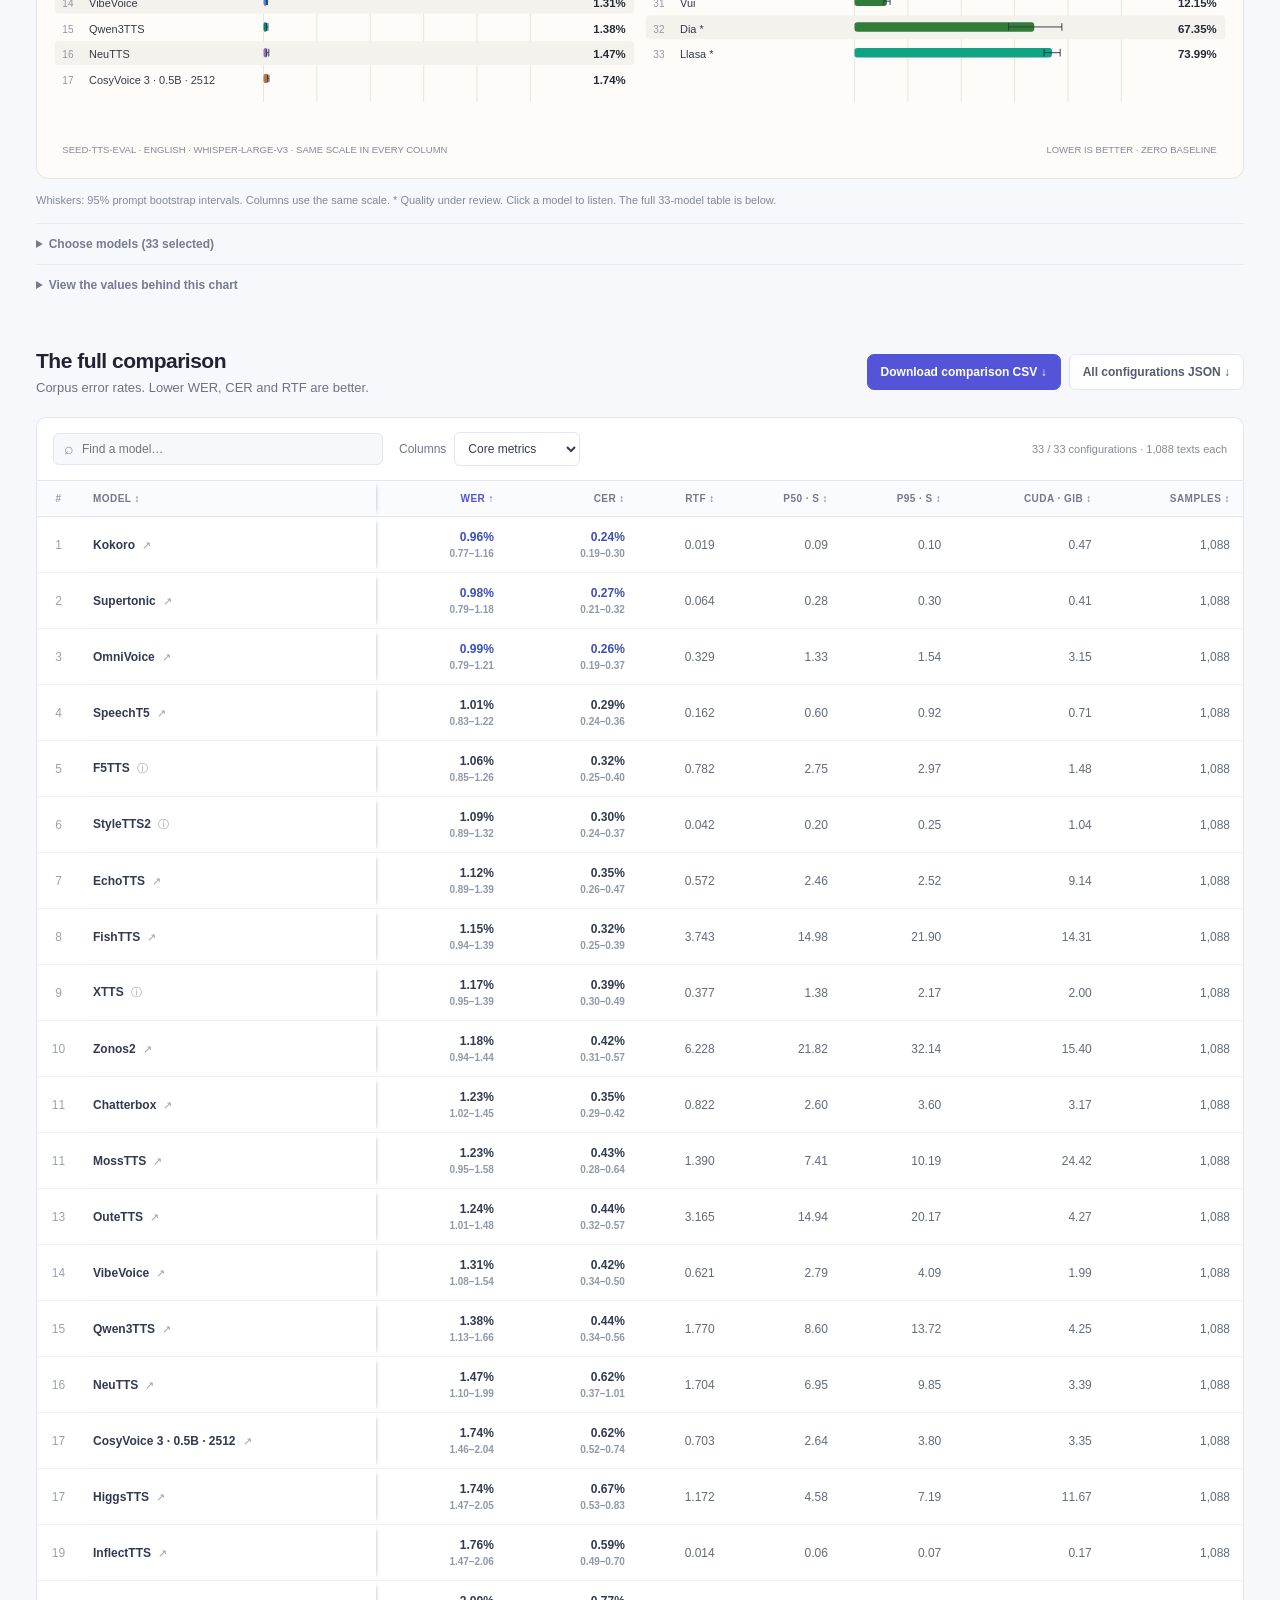
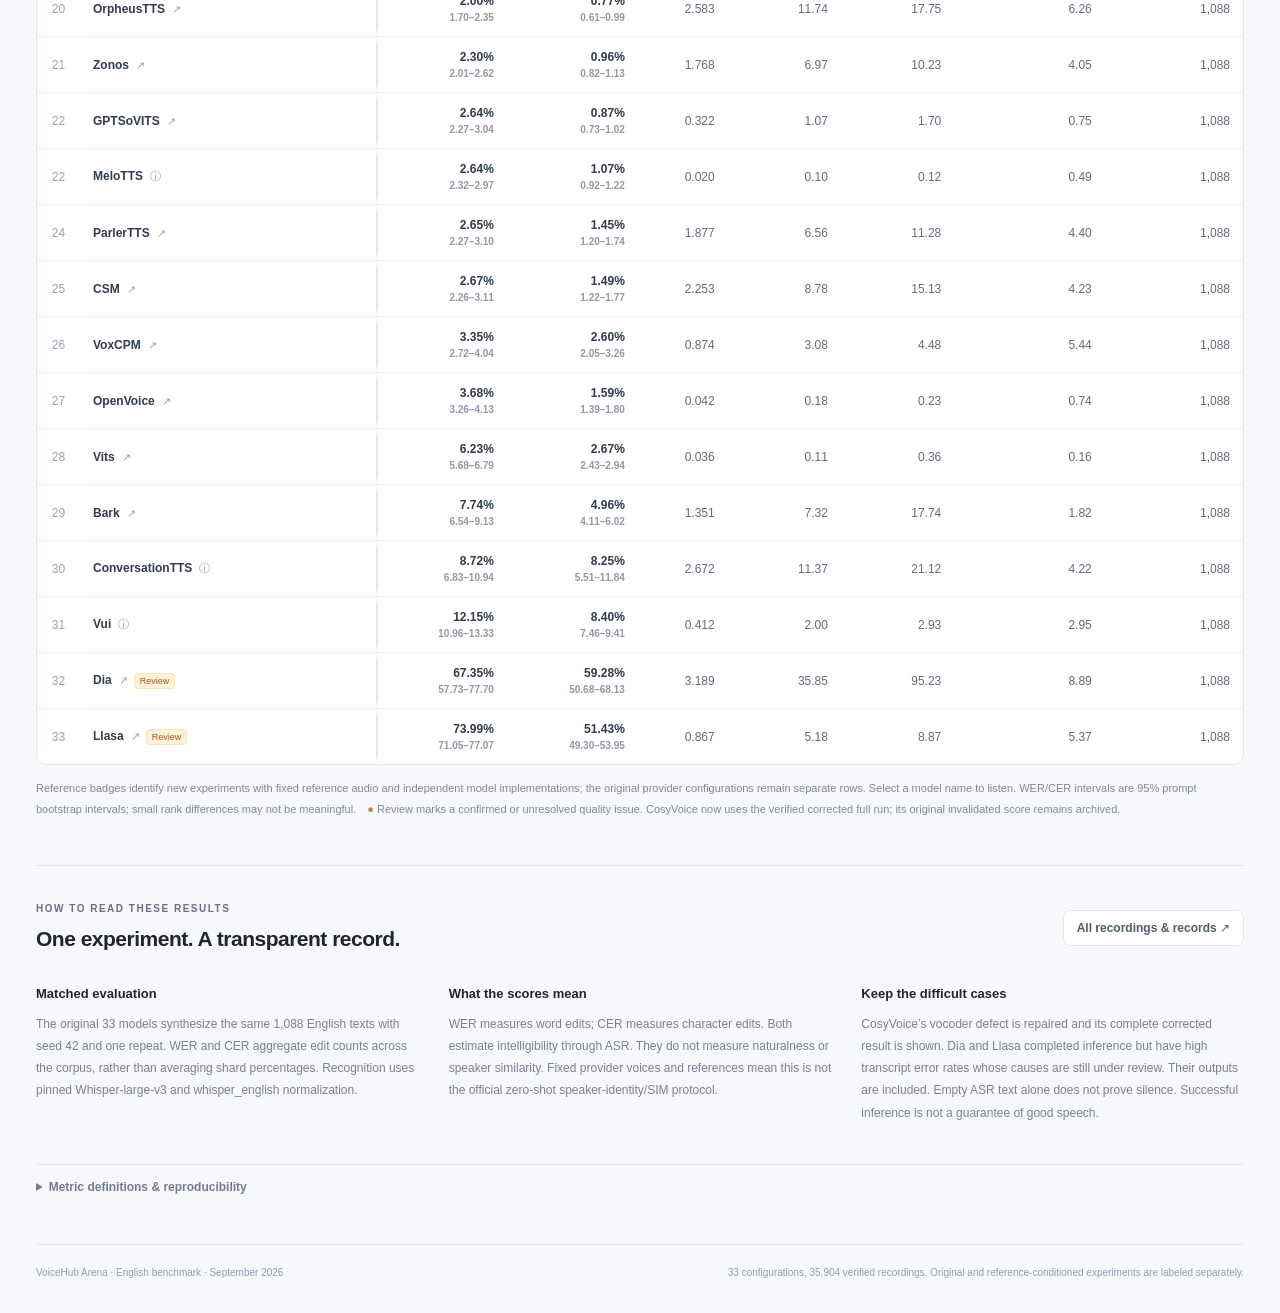
==== commit accc9c0e: "Keep comparison exports consistent with explicit generation failures" ====
--- a/hf-space/index.html
+++ b/hf-space/index.html
@@ -11,7 +11,7 @@
 <body>
   <header class="topbar"><a class="brand" href="#leaderboard"><span class="mark" aria-hidden="true">▥</span> VoiceHub <span>Arena</span></a><div class="toplinks"><a id="dataset-link" href="https://huggingface.co/datasets/kadirnar/voicehub-arena-seed-tts-eval" target="_blank" rel="noreferrer">Dataset ↗</a><a href="https://github.com/kadirnar/voicehub-arena" target="_blank" rel="noreferrer">GitHub ↗</a></div></header>
   <main>
-    <section class="hero"><div><div class="eyebrow"><span class="status-dot"></span> COMPLETED BENCHMARK <span class="divider">/</span> SEPTEMBER 2026</div><h1>One dataset.<br><span>Every voice, measured.</span></h1><p class="intro">Compare text-to-speech models on the complete English Seed-TTS-Eval split. Original and new reference-conditioned configurations are labeled separately. Every score has a transcript and a recording.</p></div><div class="hero-note"><span class="small-label">EVALUATION PROTOCOL</span><strong>Seed-TTS-Eval · English</strong><p>Whisper-large-v3 transcription<br>Fixed provider voices & references<br>Same 1,088 texts per configuration</p><a href="#methodology">Read the methodology ↓</a></div></section>
+    <section class="hero"><div><div class="eyebrow"><span class="status-dot"></span> COMPLETED BENCHMARK <span class="divider">/</span> SEPTEMBER 2026</div><h1>One dataset.<br><span>Every voice, measured.</span></h1><p class="intro">Compare text-to-speech models on the complete English Seed-TTS-Eval split. Original and new reference-conditioned configurations are labeled separately. Inspect transcripts, available recordings and explicit generation failures.</p></div><div class="hero-note"><span class="small-label">EVALUATION PROTOCOL</span><strong>Seed-TTS-Eval · English</strong><p>Whisper-large-v3 transcription<br>Fixed provider voices & references<br>Same 1,088 texts per configuration</p><a href="#methodology">Read the methodology ↓</a></div></section>
     <section class="stats" aria-label="Benchmark coverage"><div><span>Complete configurations</span><strong id="coverage-models">33</strong></div><div><span>Texts per model</span><strong>1,088</strong></div><div><span>Scored recordings</span><strong id="coverage-audio">35,904</strong></div><div><span>Evaluation hardware</span><strong class="hardware">A100 <span>40 GB</span></strong></div></section>
     <aside class="audit-notice"><strong>Quality audit · 15 September 2026</strong><p>CosyVoice is <b>CosyVoice 3 · 0.5B · 2512 (base)</b>. <b>Its corrected full 1,088-text result is WER 1.74% and CER 0.62%.</b> The original 13.82% WER is retained as invalidated historical data. Llasa and Dia remain under quality review. Original full-run scores and recordings are retained.</p><a href="cosyvoice-correction.html">Verified CosyVoice full correction →</a> · <a href="quality-audit.html">Original quality investigation →</a><p><a href="high-wer-audit.html">Six more high-WER models checked: 132 controls, error breakdown and audio examples →</a></p></aside>
     <aside class="audit-notice"><strong>New: Dia2 &amp; all official Llasa variants</strong><p>Reference-conditioned evaluations are running for 8 Llasa checkpoints, Dia2 1B/2B and Dia 1.6B. See pilot controls, complete-run progress, transcripts and recordings separately.</p><a href="variants.html">Open variant experiments →</a></aside>
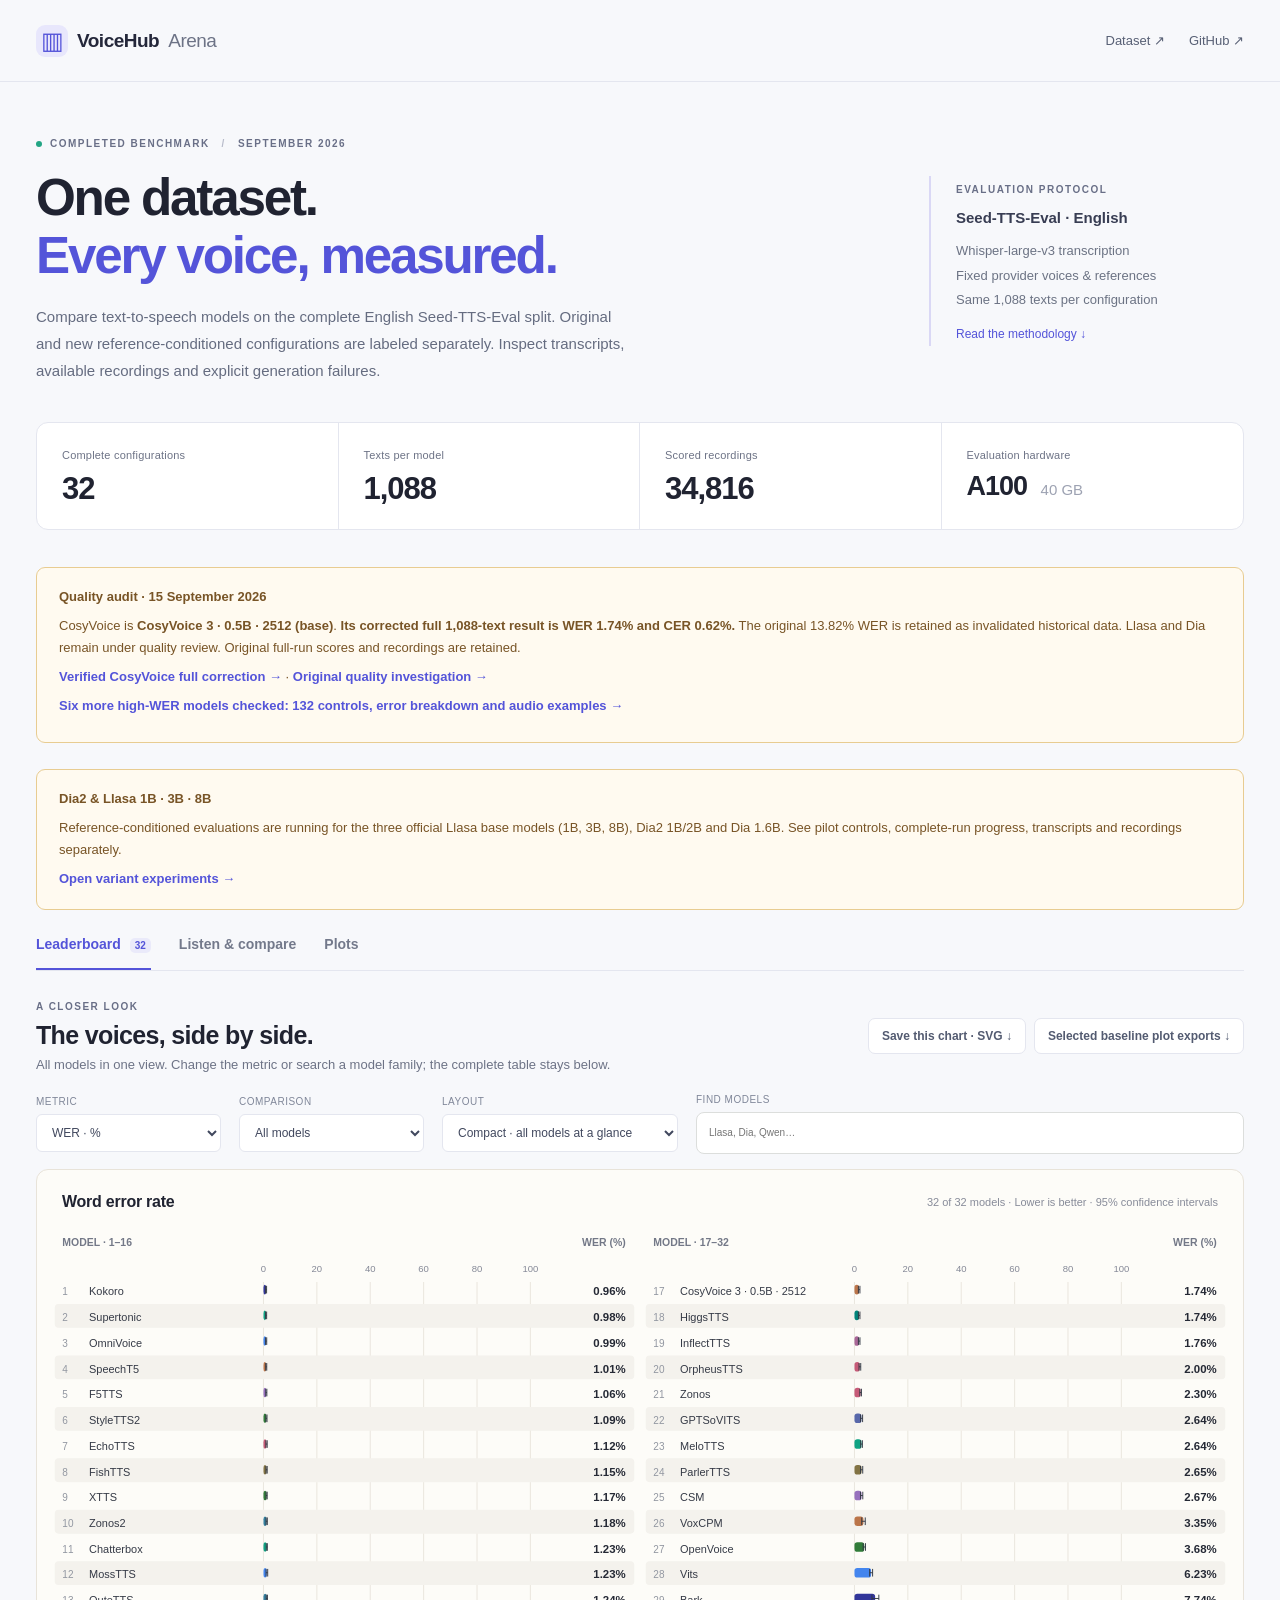
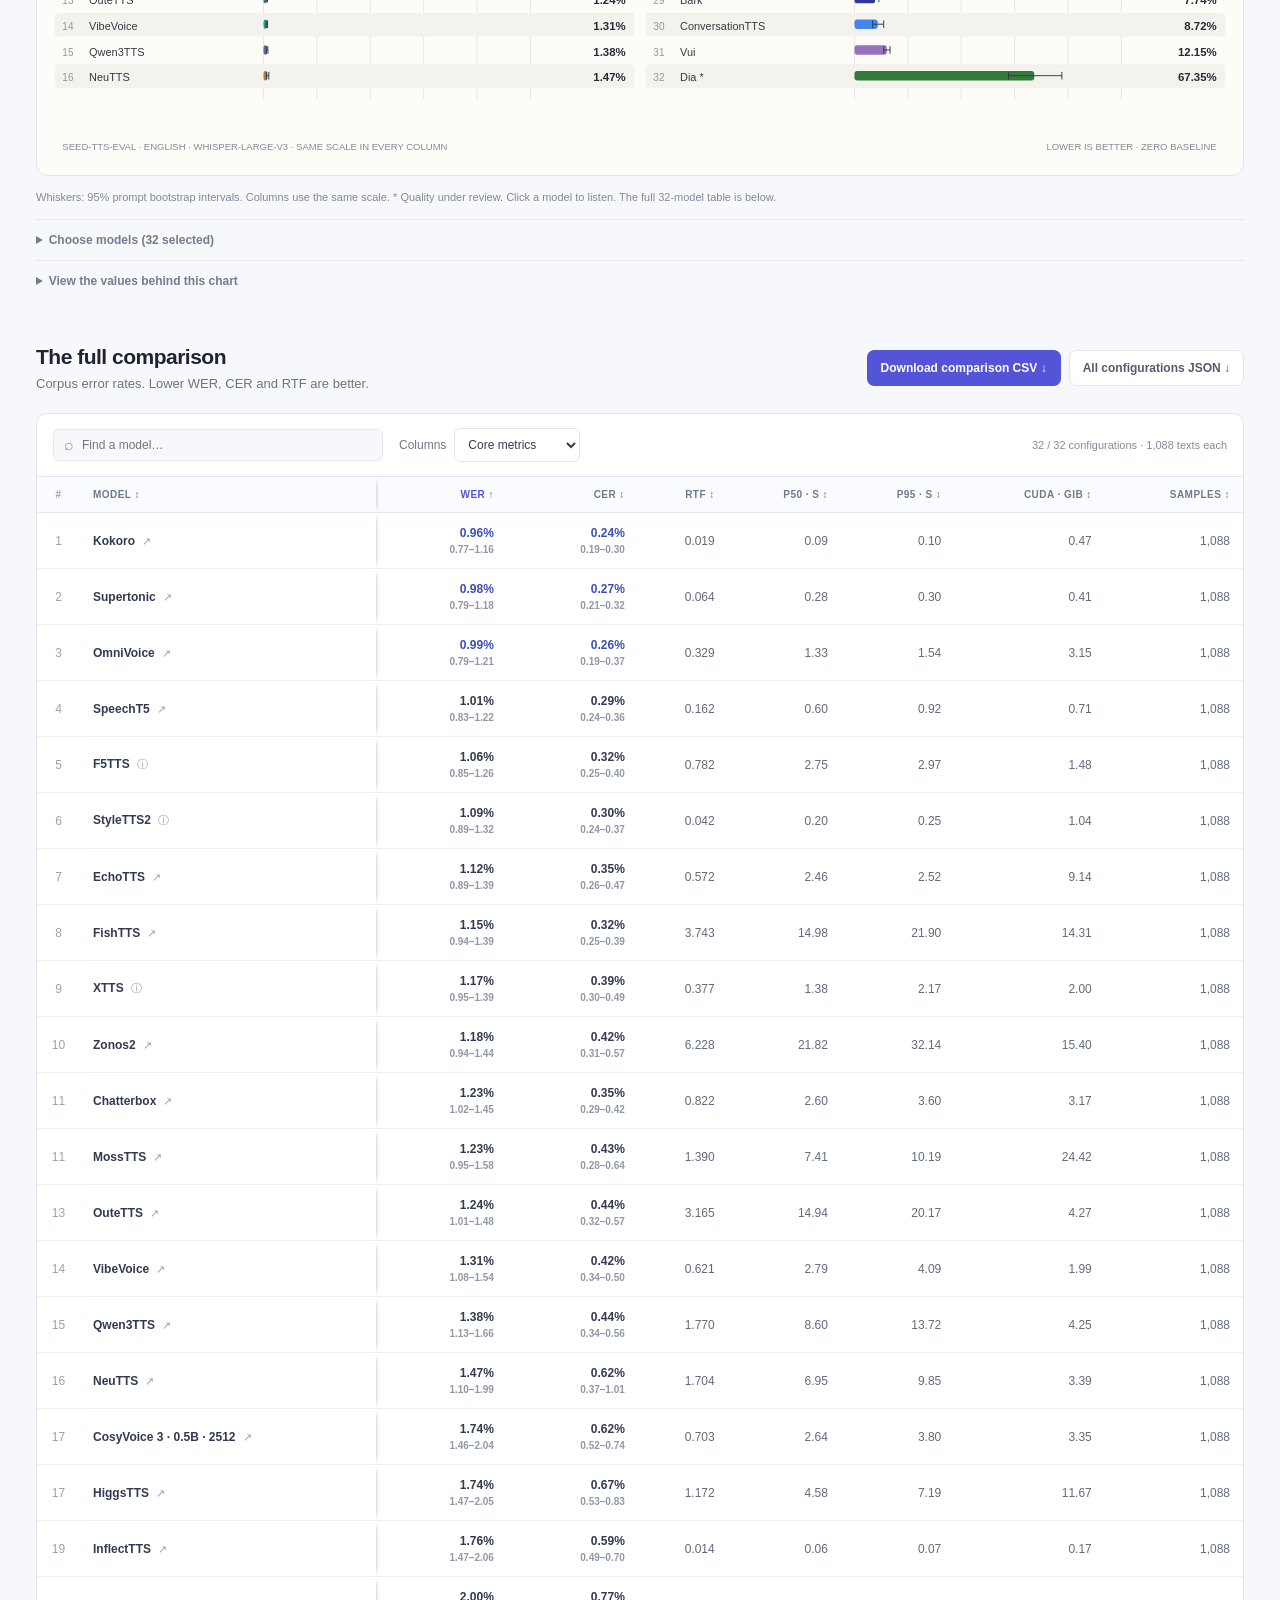
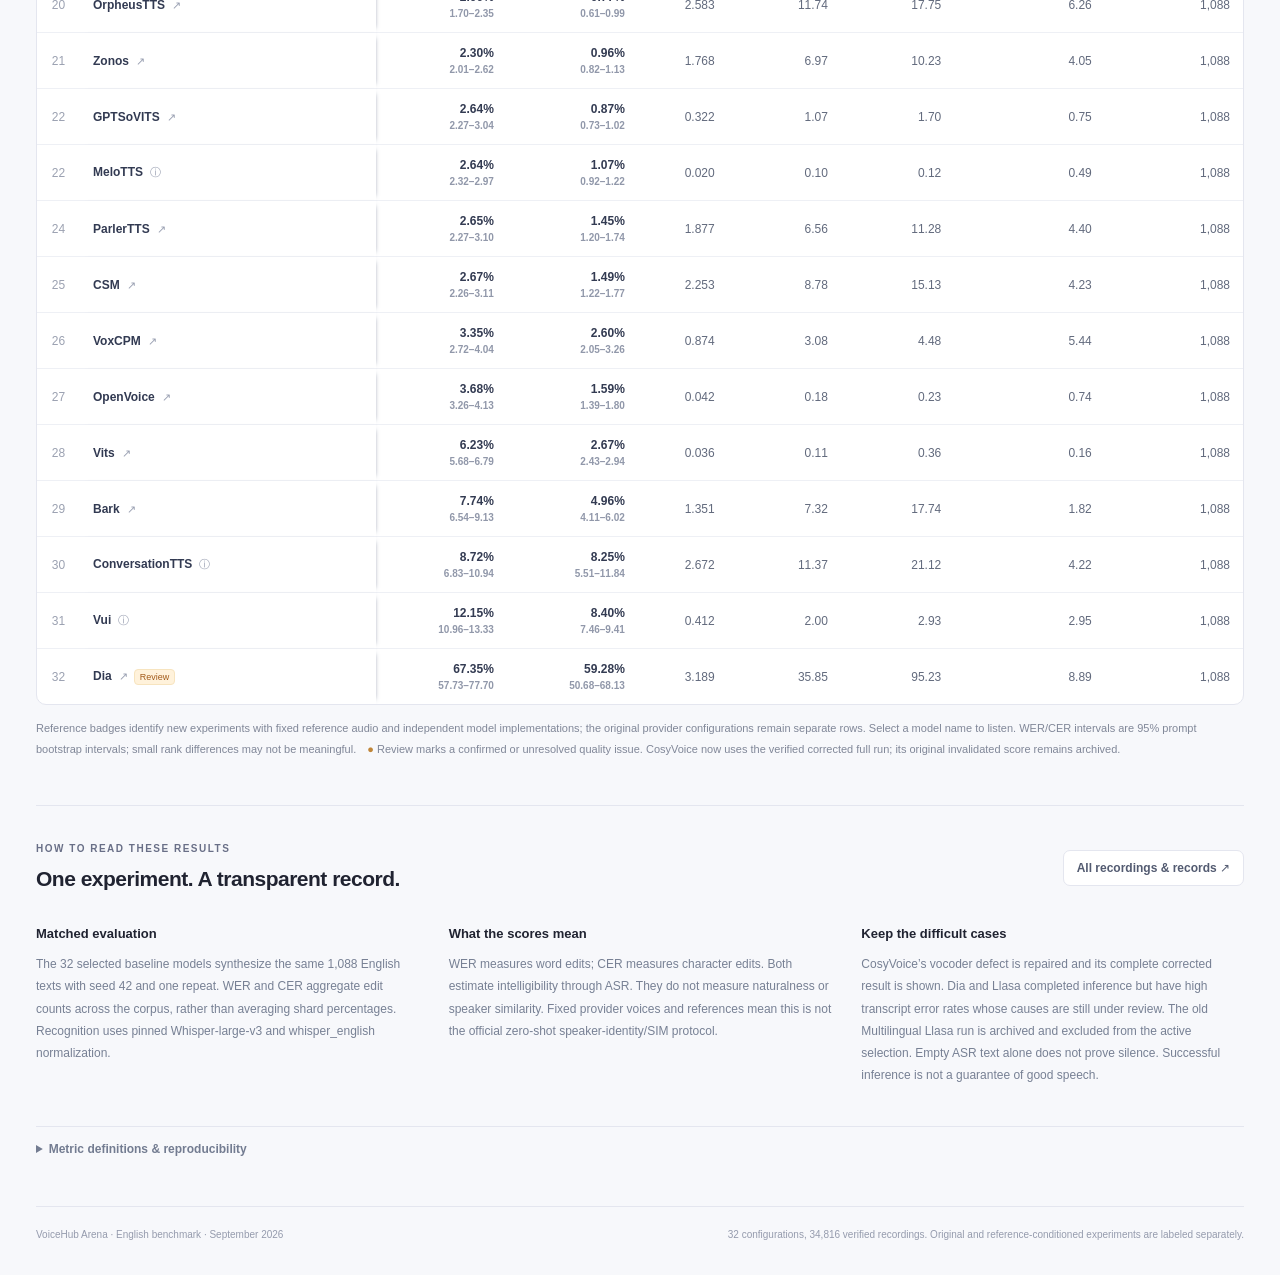
==== commit 9a14cd44: "Limit active Llasa evaluation to official 1B 3B and 8B models" ====
--- a/hf-space/index.html
+++ b/hf-space/index.html
@@ -2,7 +2,7 @@
 <html lang="en">
 <head>
   <meta charset="utf-8"><meta name="viewport" content="width=device-width,initial-scale=1">
-  <meta name="description" content="Compare 33 TTS models on all 1,088 English Seed-TTS-Eval texts. Explore WER, CER, speed, memory and 35,904 audio samples.">
+  <meta name="description" content="Compare selected TTS models on all 1,088 English Seed-TTS-Eval texts. Llasa evaluations cover the official 1B, 3B and 8B base checkpoints.">
   <title>VoiceHub Arena — English TTS benchmark</title>
   <link rel="stylesheet" href="style.css">
   <script src="charts.js" defer></script>
@@ -12,14 +12,14 @@
   <header class="topbar"><a class="brand" href="#leaderboard"><span class="mark" aria-hidden="true">▥</span> VoiceHub <span>Arena</span></a><div class="toplinks"><a id="dataset-link" href="https://huggingface.co/datasets/kadirnar/voicehub-arena-seed-tts-eval" target="_blank" rel="noreferrer">Dataset ↗</a><a href="https://github.com/kadirnar/voicehub-arena" target="_blank" rel="noreferrer">GitHub ↗</a></div></header>
   <main>
     <section class="hero"><div><div class="eyebrow"><span class="status-dot"></span> COMPLETED BENCHMARK <span class="divider">/</span> SEPTEMBER 2026</div><h1>One dataset.<br><span>Every voice, measured.</span></h1><p class="intro">Compare text-to-speech models on the complete English Seed-TTS-Eval split. Original and new reference-conditioned configurations are labeled separately. Inspect transcripts, available recordings and explicit generation failures.</p></div><div class="hero-note"><span class="small-label">EVALUATION PROTOCOL</span><strong>Seed-TTS-Eval · English</strong><p>Whisper-large-v3 transcription<br>Fixed provider voices & references<br>Same 1,088 texts per configuration</p><a href="#methodology">Read the methodology ↓</a></div></section>
-    <section class="stats" aria-label="Benchmark coverage"><div><span>Complete configurations</span><strong id="coverage-models">33</strong></div><div><span>Texts per model</span><strong>1,088</strong></div><div><span>Scored recordings</span><strong id="coverage-audio">35,904</strong></div><div><span>Evaluation hardware</span><strong class="hardware">A100 <span>40 GB</span></strong></div></section>
+    <section class="stats" aria-label="Benchmark coverage"><div><span>Complete configurations</span><strong id="coverage-models">32</strong></div><div><span>Texts per model</span><strong>1,088</strong></div><div><span>Scored recordings</span><strong id="coverage-audio">34,816</strong></div><div><span>Evaluation hardware</span><strong class="hardware">A100 <span>40 GB</span></strong></div></section>
     <aside class="audit-notice"><strong>Quality audit · 15 September 2026</strong><p>CosyVoice is <b>CosyVoice 3 · 0.5B · 2512 (base)</b>. <b>Its corrected full 1,088-text result is WER 1.74% and CER 0.62%.</b> The original 13.82% WER is retained as invalidated historical data. Llasa and Dia remain under quality review. Original full-run scores and recordings are retained.</p><a href="cosyvoice-correction.html">Verified CosyVoice full correction →</a> · <a href="quality-audit.html">Original quality investigation →</a><p><a href="high-wer-audit.html">Six more high-WER models checked: 132 controls, error breakdown and audio examples →</a></p></aside>
-    <aside class="audit-notice"><strong>New: Dia2 &amp; all official Llasa variants</strong><p>Reference-conditioned evaluations are running for 8 Llasa checkpoints, Dia2 1B/2B and Dia 1.6B. See pilot controls, complete-run progress, transcripts and recordings separately.</p><a href="variants.html">Open variant experiments →</a></aside>
+    <aside class="audit-notice"><strong>Dia2 &amp; Llasa 1B · 3B · 8B</strong><p>Reference-conditioned evaluations are running for the three official Llasa base models (1B, 3B, 8B), Dia2 1B/2B and Dia 1.6B. See pilot controls, complete-run progress, transcripts and recordings separately.</p><a href="variants.html">Open variant experiments →</a></aside>
     <div id="load-error" role="alert" class="error" hidden></div>
-    <nav class="tabs" aria-label="Results views" role="tablist"><button role="tab" id="tab-leaderboard" aria-controls="panel-leaderboard" aria-selected="true" data-tab="leaderboard">Leaderboard <span id="leaderboard-total">33</span></button><button role="tab" id="tab-samples" aria-controls="panel-samples" aria-selected="false" data-tab="samples">Listen & compare</button><button role="tab" id="tab-charts" aria-controls="panel-charts" aria-selected="false" data-tab="charts">Plots</button></nav>
+    <nav class="tabs" aria-label="Results views" role="tablist"><button role="tab" id="tab-leaderboard" aria-controls="panel-leaderboard" aria-selected="true" data-tab="leaderboard">Leaderboard <span id="leaderboard-total">32</span></button><button role="tab" id="tab-samples" aria-controls="panel-samples" aria-selected="false" data-tab="samples">Listen & compare</button><button role="tab" id="tab-charts" aria-controls="panel-charts" aria-selected="false" data-tab="charts">Plots</button></nav>
     <section id="panel-leaderboard" role="tabpanel" aria-labelledby="tab-leaderboard">
       <section class="comparison-section" aria-labelledby="comparison-title">
-        <div class="section-heading"><div><div class="small-label">A CLOSER LOOK</div><h2 id="comparison-title">The voices, side by side.</h2><p>All models in one view. Change the metric or search a model family; the complete table stays below.</p></div><div class="actions"><a class="button secondary" id="chart-download" href="#" download>Save this chart · SVG ↓</a><a class="button secondary" href="#panel-charts" id="open-chart-exports">Original plot exports ↓</a></div></div>
+        <div class="section-heading"><div><div class="small-label">A CLOSER LOOK</div><h2 id="comparison-title">The voices, side by side.</h2><p>All models in one view. Change the metric or search a model family; the complete table stays below.</p></div><div class="actions"><a class="button secondary" id="chart-download" href="#" download>Save this chart · SVG ↓</a><a class="button secondary" href="#panel-charts" id="open-chart-exports">Selected baseline plot exports ↓</a></div></div>
         <div class="chart-controls"><label>Metric<select id="chart-metric" aria-label="Chart metric"></select></label><label>Comparison<select id="chart-scope" aria-label="Chart model scope"><option value="6">Best 6 models</option><option value="12">Best 12 models</option><option value="all" selected>All models</option><option value="custom">My selection</option></select></label><label>Layout<select id="chart-layout" aria-label="Chart layout"><option value="compact">Compact · all models at a glance</option><option value="poster">Large vertical bars</option></select></label><label class="chart-search-label">Find models<input id="chart-search" type="search" placeholder="Llasa, Dia, Qwen…" aria-label="Search chart models"></label></div>
         <div class="bar-chart-card"><div class="bar-chart-heading"><h3 id="bar-chart-title">Word error rate</h3><span id="chart-summary" aria-live="polite">Loading chart…</span></div><div id="bar-chart" class="bar-chart" tabindex="0" aria-label="Model comparison chart"></div></div>
         <p id="chart-notes" class="chart-notes"></p>
@@ -39,19 +39,19 @@
       <div class="pagination"><button class="button secondary" id="previous">← Previous</button><label>Page <input id="page" type="number" min="1" value="1" aria-label="Sample page"> <span id="page-total"></span></label><button class="button secondary" id="page-go">Go</button><button class="button secondary" id="next">Next →</button></div>
     </section>
     <section id="panel-charts" role="tabpanel" aria-labelledby="tab-charts" hidden>
-      <div class="section-heading"><div><span class="small-label">READY TO SHARE</span><h2>Original 33-model plot exports.</h2><p>Preview the best six for each metric. Download the full 33-model chart as PNG or SVG.</p></div></div>
+      <div class="section-heading"><div><span class="small-label">READY TO SHARE</span><h2>Selected 32-model baseline exports.</h2><p>Preview the best six for each metric. Download the 32-model baseline chart as PNG or SVG.</p></div></div>
       <div class="bar-export-grid">
-        <article class="plot"><div><h3>Word error rate</h3><span>Lower is better</span></div><a href="reports/bars/wer-best6.png" target="_blank"><img src="reports/bars/wer-best6.png" alt="Six lowest valid WER results, colored bars with values and 95 percent confidence intervals" loading="lazy"></a><div class="export-links"><a href="reports/bars/wer-all.png" download>All 33 · PNG ↓</a><a href="reports/bars/wer-all.svg" download>All 33 · SVG ↓</a><a href="reports/bars/wer-best6.svg" download>Best 6 · SVG ↓</a></div></article>
-        <article class="plot"><div><h3>Character error rate</h3><span>Lower is better</span></div><a href="reports/bars/cer-best6.png" target="_blank"><img src="reports/bars/cer-best6.png" alt="Six lowest valid CER results, colored bars with values and 95 percent confidence intervals" loading="lazy"></a><div class="export-links"><a href="reports/bars/cer-all.png" download>All 33 · PNG ↓</a><a href="reports/bars/cer-all.svg" download>All 33 · SVG ↓</a><a href="reports/bars/cer-best6.svg" download>Best 6 · SVG ↓</a></div></article>
-        <article class="plot"><div><h3>Synthesis speed · RTF</h3><span>Lower is better</span></div><a href="reports/bars/rtf-best6.png" target="_blank"><img src="reports/bars/rtf-best6.png" alt="Six lowest synthesis real-time factors with numerical labels and a zero baseline" loading="lazy"></a><div class="export-links"><a href="reports/bars/rtf-all.png" download>All 33 · PNG ↓</a><a href="reports/bars/rtf-all.svg" download>All 33 · SVG ↓</a><a href="reports/bars/rtf-best6.svg" download>Best 6 · SVG ↓</a></div></article>
-        <article class="plot"><div><h3>Peak CUDA allocation</h3><span>GiB · Lower is better</span></div><a href="reports/bars/memory-best6.png" target="_blank"><img src="reports/bars/memory-best6.png" alt="Six lowest peak CUDA allocations in GiB, not total process VRAM" loading="lazy"></a><div class="export-links"><a href="reports/bars/memory-all.png" download>All 33 · PNG ↓</a><a href="reports/bars/memory-all.svg" download>All 33 · SVG ↓</a><a href="reports/bars/memory-best6.svg" download>Best 6 · SVG ↓</a></div></article>
+        <article class="plot"><div><h3>Word error rate</h3><span>Lower is better</span></div><a href="reports/selected/bars/wer-best6.png" target="_blank"><img src="reports/selected/bars/wer-best6.png" alt="Six lowest valid WER results, colored bars with values and 95 percent confidence intervals" loading="lazy"></a><div class="export-links"><a href="reports/selected/bars/wer-all.png" download>All 32 · PNG ↓</a><a href="reports/selected/bars/wer-all.svg" download>All 32 · SVG ↓</a><a href="reports/selected/bars/wer-best6.svg" download>Best 6 · SVG ↓</a></div></article>
+        <article class="plot"><div><h3>Character error rate</h3><span>Lower is better</span></div><a href="reports/selected/bars/cer-best6.png" target="_blank"><img src="reports/selected/bars/cer-best6.png" alt="Six lowest valid CER results, colored bars with values and 95 percent confidence intervals" loading="lazy"></a><div class="export-links"><a href="reports/selected/bars/cer-all.png" download>All 32 · PNG ↓</a><a href="reports/selected/bars/cer-all.svg" download>All 32 · SVG ↓</a><a href="reports/selected/bars/cer-best6.svg" download>Best 6 · SVG ↓</a></div></article>
+        <article class="plot"><div><h3>Synthesis speed · RTF</h3><span>Lower is better</span></div><a href="reports/selected/bars/rtf-best6.png" target="_blank"><img src="reports/selected/bars/rtf-best6.png" alt="Six lowest synthesis real-time factors with numerical labels and a zero baseline" loading="lazy"></a><div class="export-links"><a href="reports/selected/bars/rtf-all.png" download>All 32 · PNG ↓</a><a href="reports/selected/bars/rtf-all.svg" download>All 32 · SVG ↓</a><a href="reports/selected/bars/rtf-best6.svg" download>Best 6 · SVG ↓</a></div></article>
+        <article class="plot"><div><h3>Peak CUDA allocation</h3><span>GiB · Lower is better</span></div><a href="reports/selected/bars/memory-best6.png" target="_blank"><img src="reports/selected/bars/memory-best6.png" alt="Six lowest peak CUDA allocations in GiB, not total process VRAM" loading="lazy"></a><div class="export-links"><a href="reports/selected/bars/memory-all.png" download>All 32 · PNG ↓</a><a href="reports/selected/bars/memory-all.svg" download>All 32 · SVG ↓</a><a href="reports/selected/bars/memory-best6.svg" download>Best 6 · SVG ↓</a></div></article>
       </div><p class="table-note">Every axis starts at zero. WER/CER whiskers are 95% prompt bootstrap intervals. Speed and memory have no measured confidence intervals. Current charts include the corrected CosyVoice score. Invalidated historical scores are preserved in the correction report. * indicates quality under review. These are measured benchmark values, not Elo ratings.</p>
       <div class="section-heading"><div><h2>Full analytical views</h2><p>Current full-run plots include corrected CosyVoice. <a href="cosyvoice-correction.html">The correction report</a> preserves the original plots and measurements.</p></div></div>
-      <article class="plot"><div><h3>Intelligibility: WER & CER</h3><a href="reports/wer-cer-full.svg" download>Download SVG ↓</a></div><p>Logarithmic axes, with 95% confidence intervals. All models remain visible.</p><a href="reports/wer-cer-full.png" target="_blank"><img src="reports/wer-cer-full.png" alt="All 33 models ranked by corpus WER and CER with 95 percent confidence intervals" loading="lazy"></a></article>
-      <article class="plot"><div><h3>Synthesis speed & memory</h3><a href="reports/speed-memory-full.svg" download>Download SVG ↓</a></div><p>RTF excludes loading, downloads and ASR. Memory is peak CUDA allocation, not total process VRAM.</p><a href="reports/speed-memory-full.png" target="_blank"><img src="reports/speed-memory-full.png" alt="Synthesis real-time factor and peak CUDA allocation for every model on A100" loading="lazy"></a></article>
+      <article class="plot"><div><h3>Intelligibility: WER & CER</h3><a href="reports/selected/wer-cer-full.svg" download>Download SVG ↓</a></div><p>Logarithmic axes, with 95% confidence intervals. All selected baseline models remain visible.</p><a href="reports/selected/wer-cer-full.png" target="_blank"><img src="reports/selected/wer-cer-full.png" alt="All 32 models ranked by corpus WER and CER with 95 percent confidence intervals" loading="lazy"></a></article>
+      <article class="plot"><div><h3>Synthesis speed & memory</h3><a href="reports/selected/speed-memory-full.svg" download>Download SVG ↓</a></div><p>RTF excludes loading, downloads and ASR. Memory is peak CUDA allocation, not total process VRAM.</p><a href="reports/selected/speed-memory-full.png" target="_blank"><img src="reports/selected/speed-memory-full.png" alt="Synthesis real-time factor and peak CUDA allocation for every model on A100" loading="lazy"></a></article>
     </section>
-    <section id="methodology" class="methodology"><div class="section-heading"><div><span class="small-label">HOW TO READ THESE RESULTS</span><h2>One experiment. A transparent record.</h2></div><a id="all-results" class="button secondary" href="https://huggingface.co/datasets/kadirnar/voicehub-arena-seed-tts-eval/tree/main" target="_blank" rel="noreferrer">All recordings & records ↗</a></div><div class="method-grid"><article><h3>Matched evaluation</h3><p>The original 33 models synthesize the same 1,088 English texts with seed 42 and one repeat. WER and CER aggregate edit counts across the corpus, rather than averaging shard percentages. Recognition uses pinned Whisper-large-v3 and whisper_english normalization.</p></article><article><h3>What the scores mean</h3><p>WER measures word edits; CER measures character edits. Both estimate intelligibility through ASR. They do not measure naturalness or speaker similarity. Fixed provider voices and references mean this is not the official zero-shot speaker-identity/SIM protocol.</p></article><article><h3>Keep the difficult cases</h3><p>CosyVoice’s vocoder defect is repaired and its complete corrected result is shown. Dia and Llasa completed inference but have high transcript error rates whose causes are still under review. Their outputs are included. Empty ASR text alone does not prove silence. Successful inference is not a guarantee of good speech.</p></article></div><details><summary>Metric definitions & reproducibility</summary><div class="definitions"><p><b>MER / WIL / WIP:</b> match error rate, word information lost and word information preserved. Lower MER/WIL and higher WIP are better. <b>Exact match:</b> fraction of normalized target/transcript pairs that match exactly.</p><p><b>RTF:</b> summed synthesis seconds / summed audio seconds; below 1 is faster than real time. <b>Latency p50/p95:</b> synthesis time percentiles. <b>Silence/clipping:</b> measured signal diagnostics, not subjective quality ratings.</p><p><b>ASR:</b> Systran/faster-whisper-large-v3, revision edaa852ec7e145841d8ffdb056a99866b5f0a478; CUDA FP16, English, beam 5, temperature 0, no VAD or previous-text conditioning. 95% intervals: 1,000 prompt-cluster bootstrap resamples, seed 42.</p><p><a href="reports/completion-verification.json" download>Coverage verification</a> · <a href="reports/backup-verification.json" download>Audio hash verification</a> · <a href="https://github.com/BytedanceSpeech/seed-tts-eval" target="_blank" rel="noreferrer">Original Seed-TTS-Eval</a></p></div></details></section>
-    <footer><span>VoiceHub Arena · English benchmark · September 2026</span><span id="coverage-note">35,904 verified recordings.</span></footer>
+    <section id="methodology" class="methodology"><div class="section-heading"><div><span class="small-label">HOW TO READ THESE RESULTS</span><h2>One experiment. A transparent record.</h2></div><a id="all-results" class="button secondary" href="https://huggingface.co/datasets/kadirnar/voicehub-arena-seed-tts-eval/tree/main" target="_blank" rel="noreferrer">All recordings & records ↗</a></div><div class="method-grid"><article><h3>Matched evaluation</h3><p>The 32 selected baseline models synthesize the same 1,088 English texts with seed 42 and one repeat. WER and CER aggregate edit counts across the corpus, rather than averaging shard percentages. Recognition uses pinned Whisper-large-v3 and whisper_english normalization.</p></article><article><h3>What the scores mean</h3><p>WER measures word edits; CER measures character edits. Both estimate intelligibility through ASR. They do not measure naturalness or speaker similarity. Fixed provider voices and references mean this is not the official zero-shot speaker-identity/SIM protocol.</p></article><article><h3>Keep the difficult cases</h3><p>CosyVoice’s vocoder defect is repaired and its complete corrected result is shown. Dia and Llasa completed inference but have high transcript error rates whose causes are still under review. The old Multilingual Llasa run is archived and excluded from the active selection. Empty ASR text alone does not prove silence. Successful inference is not a guarantee of good speech.</p></article></div><details><summary>Metric definitions & reproducibility</summary><div class="definitions"><p><b>MER / WIL / WIP:</b> match error rate, word information lost and word information preserved. Lower MER/WIL and higher WIP are better. <b>Exact match:</b> fraction of normalized target/transcript pairs that match exactly.</p><p><b>RTF:</b> summed synthesis seconds / summed audio seconds; below 1 is faster than real time. <b>Latency p50/p95:</b> synthesis time percentiles. <b>Silence/clipping:</b> measured signal diagnostics, not subjective quality ratings.</p><p><b>ASR:</b> Systran/faster-whisper-large-v3, revision edaa852ec7e145841d8ffdb056a99866b5f0a478; CUDA FP16, English, beam 5, temperature 0, no VAD or previous-text conditioning. 95% intervals: 1,000 prompt-cluster bootstrap resamples, seed 42.</p><p><a href="reports/completion-verification.json" download>Coverage verification</a> · <a href="reports/backup-verification.json" download>Audio hash verification</a> · <a href="https://github.com/BytedanceSpeech/seed-tts-eval" target="_blank" rel="noreferrer">Original Seed-TTS-Eval</a></p></div></details></section>
+    <footer><span>VoiceHub Arena · English benchmark · September 2026</span><span id="coverage-note">34,816 verified recordings.</span></footer>
   </main>
 </body>
 </html>
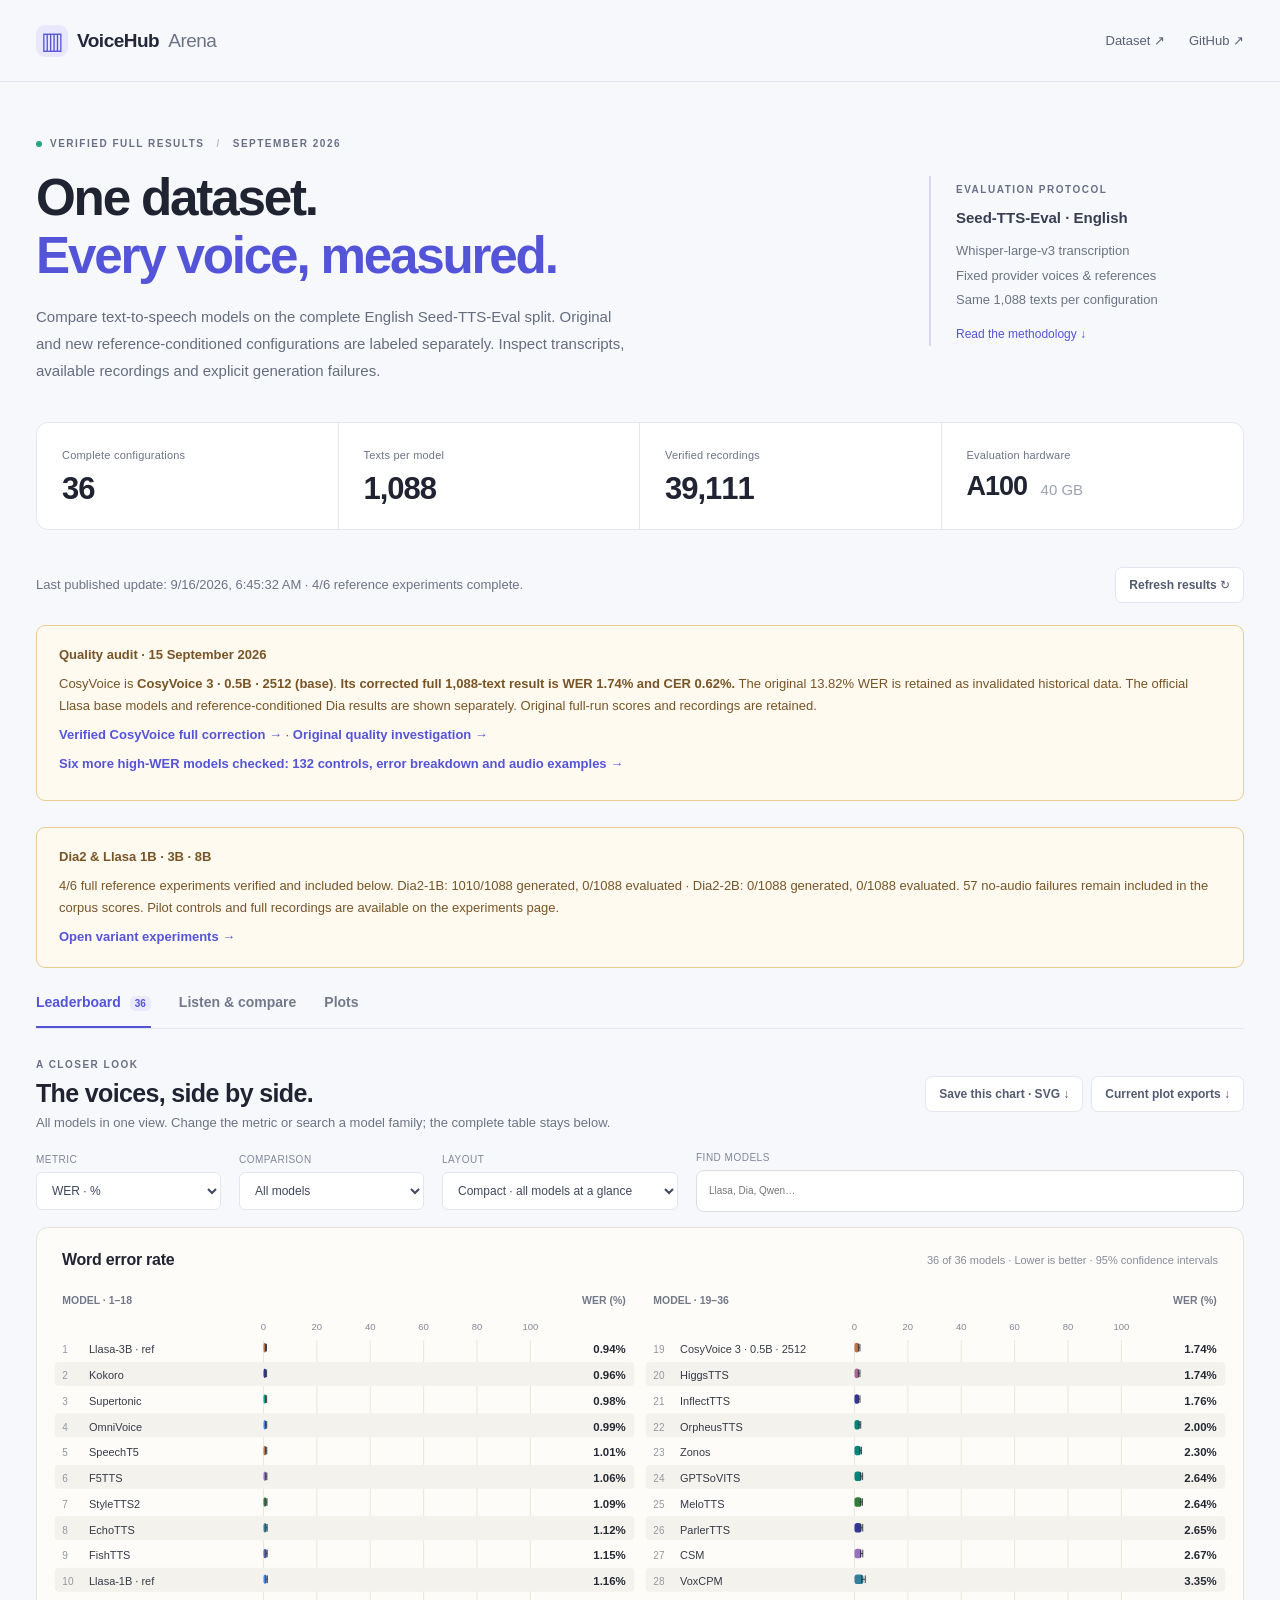
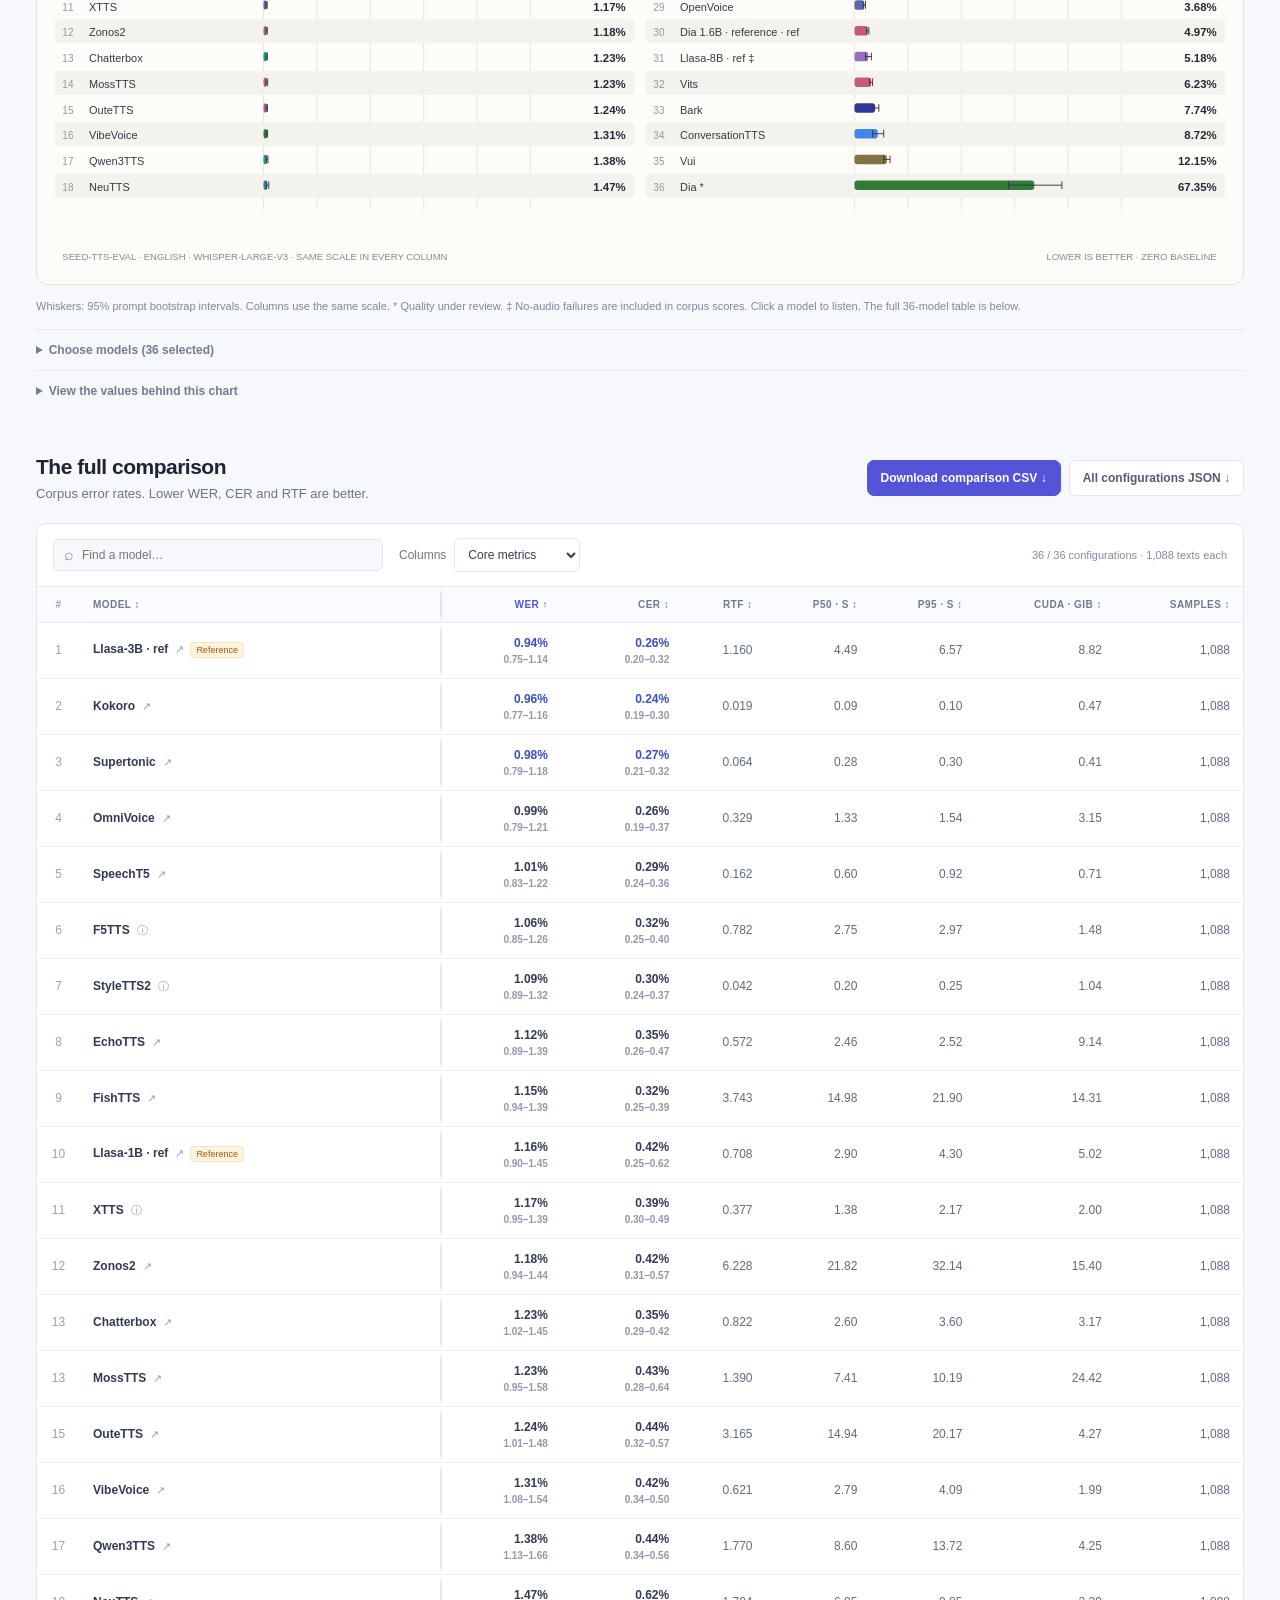
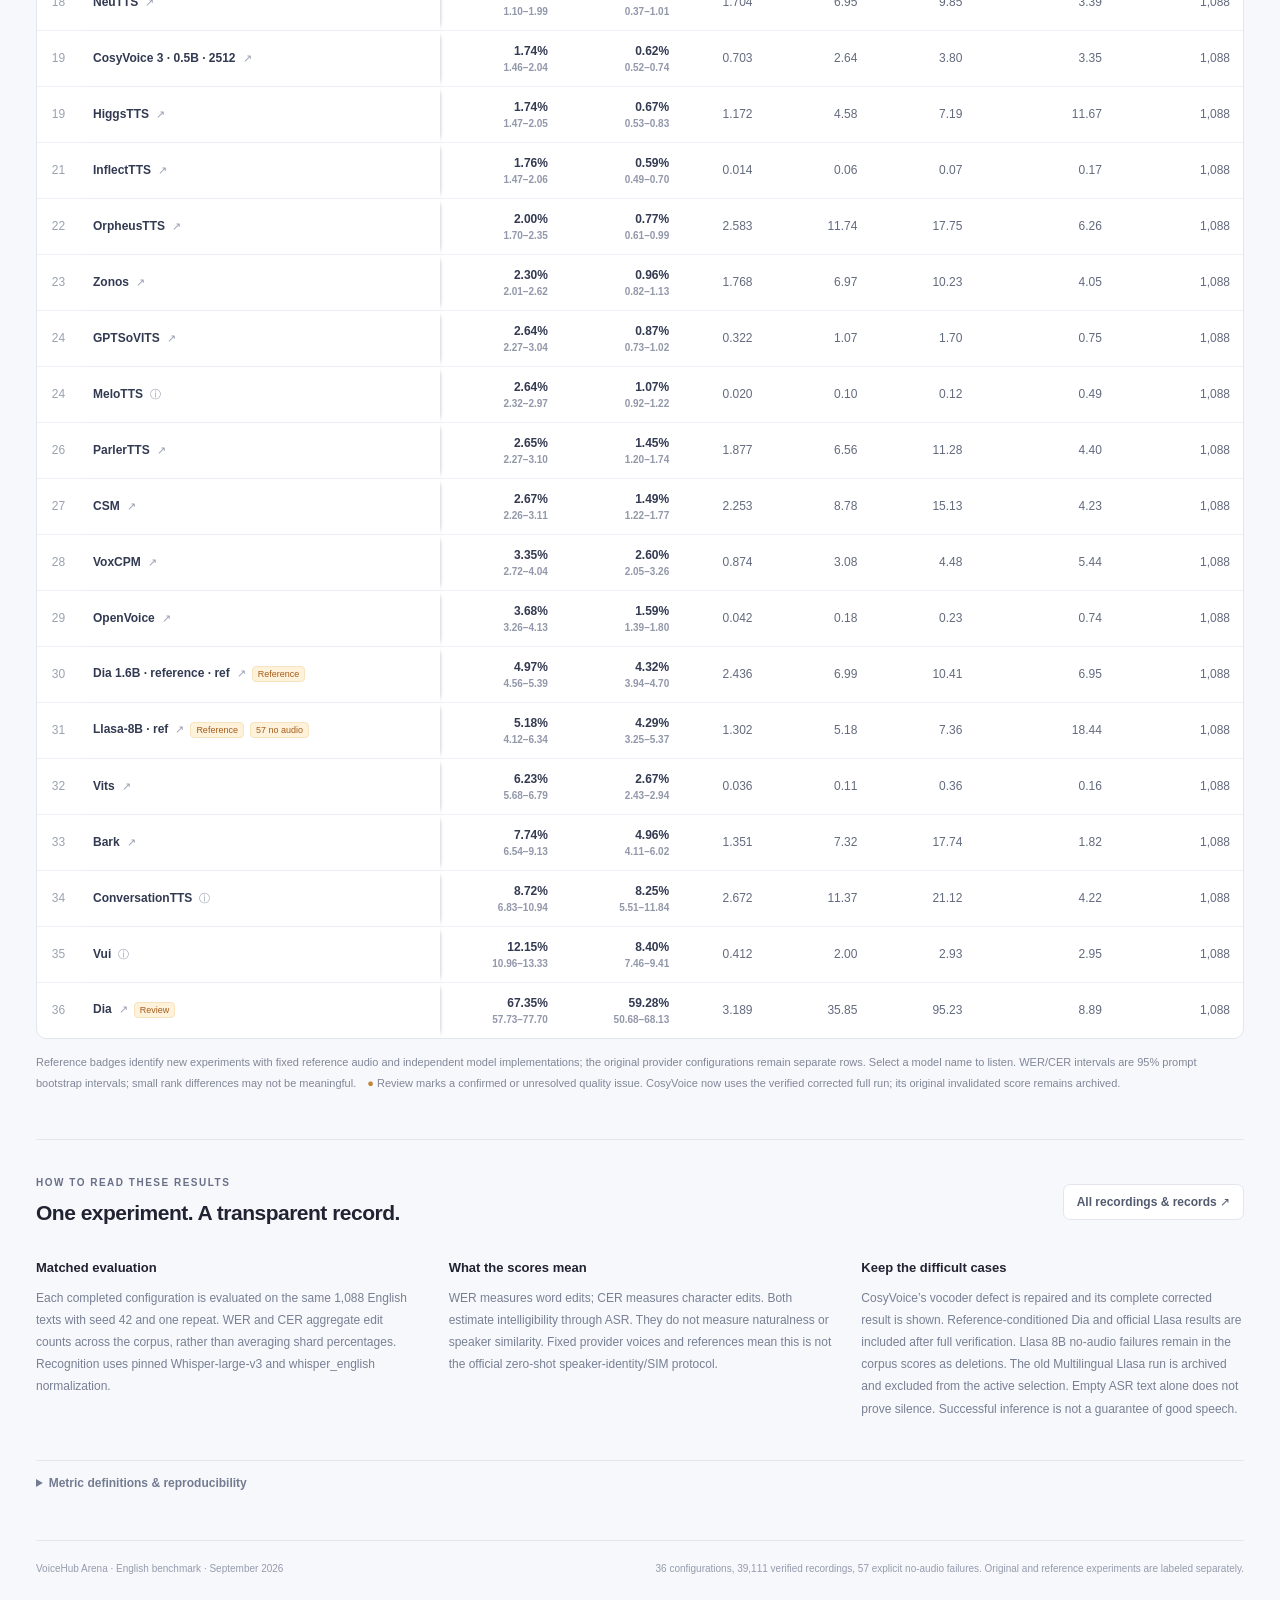
==== commit f60ad0fc: "Refresh arena charts and exports from verified full results" ====
--- a/hf-space/index.html
+++ b/hf-space/index.html
@@ -11,15 +11,16 @@
 <body>
   <header class="topbar"><a class="brand" href="#leaderboard"><span class="mark" aria-hidden="true">▥</span> VoiceHub <span>Arena</span></a><div class="toplinks"><a id="dataset-link" href="https://huggingface.co/datasets/kadirnar/voicehub-arena-seed-tts-eval" target="_blank" rel="noreferrer">Dataset ↗</a><a href="https://github.com/kadirnar/voicehub-arena" target="_blank" rel="noreferrer">GitHub ↗</a></div></header>
   <main>
-    <section class="hero"><div><div class="eyebrow"><span class="status-dot"></span> COMPLETED BENCHMARK <span class="divider">/</span> SEPTEMBER 2026</div><h1>One dataset.<br><span>Every voice, measured.</span></h1><p class="intro">Compare text-to-speech models on the complete English Seed-TTS-Eval split. Original and new reference-conditioned configurations are labeled separately. Inspect transcripts, available recordings and explicit generation failures.</p></div><div class="hero-note"><span class="small-label">EVALUATION PROTOCOL</span><strong>Seed-TTS-Eval · English</strong><p>Whisper-large-v3 transcription<br>Fixed provider voices & references<br>Same 1,088 texts per configuration</p><a href="#methodology">Read the methodology ↓</a></div></section>
-    <section class="stats" aria-label="Benchmark coverage"><div><span>Complete configurations</span><strong id="coverage-models">32</strong></div><div><span>Texts per model</span><strong>1,088</strong></div><div><span>Scored recordings</span><strong id="coverage-audio">34,816</strong></div><div><span>Evaluation hardware</span><strong class="hardware">A100 <span>40 GB</span></strong></div></section>
-    <aside class="audit-notice"><strong>Quality audit · 15 September 2026</strong><p>CosyVoice is <b>CosyVoice 3 · 0.5B · 2512 (base)</b>. <b>Its corrected full 1,088-text result is WER 1.74% and CER 0.62%.</b> The original 13.82% WER is retained as invalidated historical data. Llasa and Dia remain under quality review. Original full-run scores and recordings are retained.</p><a href="cosyvoice-correction.html">Verified CosyVoice full correction →</a> · <a href="quality-audit.html">Original quality investigation →</a><p><a href="high-wer-audit.html">Six more high-WER models checked: 132 controls, error breakdown and audio examples →</a></p></aside>
-    <aside class="audit-notice"><strong>Dia2 &amp; Llasa 1B · 3B · 8B</strong><p>Reference-conditioned evaluations are running for the three official Llasa base models (1B, 3B, 8B), Dia2 1B/2B and Dia 1.6B. See pilot controls, complete-run progress, transcripts and recordings separately.</p><a href="variants.html">Open variant experiments →</a></aside>
+    <section class="hero"><div><div class="eyebrow"><span class="status-dot"></span> VERIFIED FULL RESULTS <span class="divider">/</span> SEPTEMBER 2026</div><h1>One dataset.<br><span>Every voice, measured.</span></h1><p class="intro">Compare text-to-speech models on the complete English Seed-TTS-Eval split. Original and new reference-conditioned configurations are labeled separately. Inspect transcripts, available recordings and explicit generation failures.</p></div><div class="hero-note"><span class="small-label">EVALUATION PROTOCOL</span><strong>Seed-TTS-Eval · English</strong><p>Whisper-large-v3 transcription<br>Fixed provider voices & references<br>Same 1,088 texts per configuration</p><a href="#methodology">Read the methodology ↓</a></div></section>
+    <section class="stats" aria-label="Benchmark coverage"><div><span>Complete configurations</span><strong id="coverage-models">—</strong></div><div><span>Texts per model</span><strong>1,088</strong></div><div><span>Verified recordings</span><strong id="coverage-audio">—</strong></div><div><span>Evaluation hardware</span><strong class="hardware">A100 <span>40 GB</span></strong></div></section>
+    <div class="section-heading"><p id="arena-update" role="status">Loading the latest published results…</p><button id="refresh-results" class="button secondary" type="button">Refresh results ↻</button></div>
+    <aside class="audit-notice"><strong>Quality audit · 15 September 2026</strong><p>CosyVoice is <b>CosyVoice 3 · 0.5B · 2512 (base)</b>. <b>Its corrected full 1,088-text result is WER 1.74% and CER 0.62%.</b> The original 13.82% WER is retained as invalidated historical data. The official Llasa base models and reference-conditioned Dia results are shown separately. Original full-run scores and recordings are retained.</p><a href="cosyvoice-correction.html">Verified CosyVoice full correction →</a> · <a href="quality-audit.html">Original quality investigation →</a><p><a href="high-wer-audit.html">Six more high-WER models checked: 132 controls, error breakdown and audio examples →</a></p></aside>
+    <aside class="audit-notice"><strong>Dia2 &amp; Llasa 1B · 3B · 8B</strong><p id="variant-overview">Loading full-run progress for official Llasa 1B/3B/8B, Dia 1.6B and Dia2 1B/2B…</p><a href="variants.html">Open variant experiments →</a></aside>
     <div id="load-error" role="alert" class="error" hidden></div>
-    <nav class="tabs" aria-label="Results views" role="tablist"><button role="tab" id="tab-leaderboard" aria-controls="panel-leaderboard" aria-selected="true" data-tab="leaderboard">Leaderboard <span id="leaderboard-total">32</span></button><button role="tab" id="tab-samples" aria-controls="panel-samples" aria-selected="false" data-tab="samples">Listen & compare</button><button role="tab" id="tab-charts" aria-controls="panel-charts" aria-selected="false" data-tab="charts">Plots</button></nav>
+    <nav class="tabs" aria-label="Results views" role="tablist"><button role="tab" id="tab-leaderboard" aria-controls="panel-leaderboard" aria-selected="true" data-tab="leaderboard">Leaderboard <span id="leaderboard-total">—</span></button><button role="tab" id="tab-samples" aria-controls="panel-samples" aria-selected="false" data-tab="samples">Listen & compare</button><button role="tab" id="tab-charts" aria-controls="panel-charts" aria-selected="false" data-tab="charts">Plots</button></nav>
     <section id="panel-leaderboard" role="tabpanel" aria-labelledby="tab-leaderboard">
       <section class="comparison-section" aria-labelledby="comparison-title">
-        <div class="section-heading"><div><div class="small-label">A CLOSER LOOK</div><h2 id="comparison-title">The voices, side by side.</h2><p>All models in one view. Change the metric or search a model family; the complete table stays below.</p></div><div class="actions"><a class="button secondary" id="chart-download" href="#" download>Save this chart · SVG ↓</a><a class="button secondary" href="#panel-charts" id="open-chart-exports">Selected baseline plot exports ↓</a></div></div>
+        <div class="section-heading"><div><div class="small-label">A CLOSER LOOK</div><h2 id="comparison-title">The voices, side by side.</h2><p>All models in one view. Change the metric or search a model family; the complete table stays below.</p></div><div class="actions"><a class="button secondary" id="chart-download" href="#" download>Save this chart · SVG ↓</a><a class="button secondary" href="#panel-charts" id="open-chart-exports">Current plot exports ↓</a></div></div>
         <div class="chart-controls"><label>Metric<select id="chart-metric" aria-label="Chart metric"></select></label><label>Comparison<select id="chart-scope" aria-label="Chart model scope"><option value="6">Best 6 models</option><option value="12">Best 12 models</option><option value="all" selected>All models</option><option value="custom">My selection</option></select></label><label>Layout<select id="chart-layout" aria-label="Chart layout"><option value="compact">Compact · all models at a glance</option><option value="poster">Large vertical bars</option></select></label><label class="chart-search-label">Find models<input id="chart-search" type="search" placeholder="Llasa, Dia, Qwen…" aria-label="Search chart models"></label></div>
         <div class="bar-chart-card"><div class="bar-chart-heading"><h3 id="bar-chart-title">Word error rate</h3><span id="chart-summary" aria-live="polite">Loading chart…</span></div><div id="bar-chart" class="bar-chart" tabindex="0" aria-label="Model comparison chart"></div></div>
         <p id="chart-notes" class="chart-notes"></p>
@@ -39,19 +40,19 @@
       <div class="pagination"><button class="button secondary" id="previous">← Previous</button><label>Page <input id="page" type="number" min="1" value="1" aria-label="Sample page"> <span id="page-total"></span></label><button class="button secondary" id="page-go">Go</button><button class="button secondary" id="next">Next →</button></div>
     </section>
     <section id="panel-charts" role="tabpanel" aria-labelledby="tab-charts" hidden>
-      <div class="section-heading"><div><span class="small-label">READY TO SHARE</span><h2>Selected 32-model baseline exports.</h2><p>Preview the best six for each metric. Download the 32-model baseline chart as PNG or SVG.</p></div></div>
+      <div class="section-heading"><div><span class="small-label">READY TO SHARE</span><h2>Current complete-result exports.</h2><p>Preview the best six for each metric. Download every completed configuration, including verified reference experiments.</p><p id="plot-snapshot" role="status">Loading export snapshot…</p></div></div>
       <div class="bar-export-grid">
-        <article class="plot"><div><h3>Word error rate</h3><span>Lower is better</span></div><a href="reports/selected/bars/wer-best6.png" target="_blank"><img src="reports/selected/bars/wer-best6.png" alt="Six lowest valid WER results, colored bars with values and 95 percent confidence intervals" loading="lazy"></a><div class="export-links"><a href="reports/selected/bars/wer-all.png" download>All 32 · PNG ↓</a><a href="reports/selected/bars/wer-all.svg" download>All 32 · SVG ↓</a><a href="reports/selected/bars/wer-best6.svg" download>Best 6 · SVG ↓</a></div></article>
-        <article class="plot"><div><h3>Character error rate</h3><span>Lower is better</span></div><a href="reports/selected/bars/cer-best6.png" target="_blank"><img src="reports/selected/bars/cer-best6.png" alt="Six lowest valid CER results, colored bars with values and 95 percent confidence intervals" loading="lazy"></a><div class="export-links"><a href="reports/selected/bars/cer-all.png" download>All 32 · PNG ↓</a><a href="reports/selected/bars/cer-all.svg" download>All 32 · SVG ↓</a><a href="reports/selected/bars/cer-best6.svg" download>Best 6 · SVG ↓</a></div></article>
-        <article class="plot"><div><h3>Synthesis speed · RTF</h3><span>Lower is better</span></div><a href="reports/selected/bars/rtf-best6.png" target="_blank"><img src="reports/selected/bars/rtf-best6.png" alt="Six lowest synthesis real-time factors with numerical labels and a zero baseline" loading="lazy"></a><div class="export-links"><a href="reports/selected/bars/rtf-all.png" download>All 32 · PNG ↓</a><a href="reports/selected/bars/rtf-all.svg" download>All 32 · SVG ↓</a><a href="reports/selected/bars/rtf-best6.svg" download>Best 6 · SVG ↓</a></div></article>
-        <article class="plot"><div><h3>Peak CUDA allocation</h3><span>GiB · Lower is better</span></div><a href="reports/selected/bars/memory-best6.png" target="_blank"><img src="reports/selected/bars/memory-best6.png" alt="Six lowest peak CUDA allocations in GiB, not total process VRAM" loading="lazy"></a><div class="export-links"><a href="reports/selected/bars/memory-all.png" download>All 32 · PNG ↓</a><a href="reports/selected/bars/memory-all.svg" download>All 32 · SVG ↓</a><a href="reports/selected/bars/memory-best6.svg" download>Best 6 · SVG ↓</a></div></article>
-      </div><p class="table-note">Every axis starts at zero. WER/CER whiskers are 95% prompt bootstrap intervals. Speed and memory have no measured confidence intervals. Current charts include the corrected CosyVoice score. Invalidated historical scores are preserved in the correction report. * indicates quality under review. These are measured benchmark values, not Elo ratings.</p>
+        <article class="plot"><div><h3>Word error rate</h3><span>Lower is better</span></div><a href="reports/current/bars/wer-best6.png" target="_blank"><img src="reports/current/bars/wer-best6.png" alt="Six lowest valid WER results, colored bars with values and 95 percent confidence intervals" loading="lazy"></a><div class="export-links"><a href="reports/current/bars/wer-all.png" download>All configurations · PNG ↓</a><a href="reports/current/bars/wer-all.svg" download>All configurations · SVG ↓</a><a href="reports/current/bars/wer-best6.svg" download>Best 6 · SVG ↓</a></div></article>
+        <article class="plot"><div><h3>Character error rate</h3><span>Lower is better</span></div><a href="reports/current/bars/cer-best6.png" target="_blank"><img src="reports/current/bars/cer-best6.png" alt="Six lowest valid CER results, colored bars with values and 95 percent confidence intervals" loading="lazy"></a><div class="export-links"><a href="reports/current/bars/cer-all.png" download>All configurations · PNG ↓</a><a href="reports/current/bars/cer-all.svg" download>All configurations · SVG ↓</a><a href="reports/current/bars/cer-best6.svg" download>Best 6 · SVG ↓</a></div></article>
+        <article class="plot"><div><h3>Synthesis speed · RTF</h3><span>Lower is better</span></div><a href="reports/current/bars/rtf-best6.png" target="_blank"><img src="reports/current/bars/rtf-best6.png" alt="Six lowest synthesis real-time factors with numerical labels and a zero baseline" loading="lazy"></a><div class="export-links"><a href="reports/current/bars/rtf-all.png" download>All configurations · PNG ↓</a><a href="reports/current/bars/rtf-all.svg" download>All configurations · SVG ↓</a><a href="reports/current/bars/rtf-best6.svg" download>Best 6 · SVG ↓</a></div></article>
+        <article class="plot"><div><h3>Peak CUDA allocation</h3><span>GiB · Lower is better</span></div><a href="reports/current/bars/memory-best6.png" target="_blank"><img src="reports/current/bars/memory-best6.png" alt="Six lowest peak CUDA allocations in GiB, not total process VRAM" loading="lazy"></a><div class="export-links"><a href="reports/current/bars/memory-all.png" download>All configurations · PNG ↓</a><a href="reports/current/bars/memory-all.svg" download>All configurations · SVG ↓</a><a href="reports/current/bars/memory-best6.svg" download>Best 6 · SVG ↓</a></div></article>
+      </div><p class="table-note">Every axis starts at zero. WER/CER whiskers are 95% prompt bootstrap intervals. Speed and memory have no measured confidence intervals. Current charts include corrected CosyVoice and completed reference experiments. ‡ marks configurations with no-audio failures, retained in WER/CER. Invalidated historical scores are preserved in the correction report. * indicates quality under review. These are measured benchmark values, not Elo ratings.</p>
       <div class="section-heading"><div><h2>Full analytical views</h2><p>Current full-run plots include corrected CosyVoice. <a href="cosyvoice-correction.html">The correction report</a> preserves the original plots and measurements.</p></div></div>
-      <article class="plot"><div><h3>Intelligibility: WER & CER</h3><a href="reports/selected/wer-cer-full.svg" download>Download SVG ↓</a></div><p>Logarithmic axes, with 95% confidence intervals. All selected baseline models remain visible.</p><a href="reports/selected/wer-cer-full.png" target="_blank"><img src="reports/selected/wer-cer-full.png" alt="All 32 models ranked by corpus WER and CER with 95 percent confidence intervals" loading="lazy"></a></article>
-      <article class="plot"><div><h3>Synthesis speed & memory</h3><a href="reports/selected/speed-memory-full.svg" download>Download SVG ↓</a></div><p>RTF excludes loading, downloads and ASR. Memory is peak CUDA allocation, not total process VRAM.</p><a href="reports/selected/speed-memory-full.png" target="_blank"><img src="reports/selected/speed-memory-full.png" alt="Synthesis real-time factor and peak CUDA allocation for every model on A100" loading="lazy"></a></article>
+      <article class="plot"><div><h3>Intelligibility: WER & CER</h3><a href="reports/current/wer-cer-full.svg" download>Download SVG ↓</a></div><p>Logarithmic axes, with 95% confidence intervals. All completed selected configurations remain visible.</p><a href="reports/current/wer-cer-full.png" target="_blank"><img src="reports/current/wer-cer-full.png" alt="All completed configurations ranked by corpus WER and CER with 95 percent confidence intervals" loading="lazy"></a></article>
+      <article class="plot"><div><h3>Synthesis speed & memory</h3><a href="reports/current/speed-memory-full.svg" download>Download SVG ↓</a></div><p>RTF excludes loading, downloads and ASR. Memory is peak CUDA allocation, not total process VRAM.</p><a href="reports/current/speed-memory-full.png" target="_blank"><img src="reports/current/speed-memory-full.png" alt="Synthesis real-time factor and peak CUDA allocation for every model on A100" loading="lazy"></a></article>
     </section>
-    <section id="methodology" class="methodology"><div class="section-heading"><div><span class="small-label">HOW TO READ THESE RESULTS</span><h2>One experiment. A transparent record.</h2></div><a id="all-results" class="button secondary" href="https://huggingface.co/datasets/kadirnar/voicehub-arena-seed-tts-eval/tree/main" target="_blank" rel="noreferrer">All recordings & records ↗</a></div><div class="method-grid"><article><h3>Matched evaluation</h3><p>The 32 selected baseline models synthesize the same 1,088 English texts with seed 42 and one repeat. WER and CER aggregate edit counts across the corpus, rather than averaging shard percentages. Recognition uses pinned Whisper-large-v3 and whisper_english normalization.</p></article><article><h3>What the scores mean</h3><p>WER measures word edits; CER measures character edits. Both estimate intelligibility through ASR. They do not measure naturalness or speaker similarity. Fixed provider voices and references mean this is not the official zero-shot speaker-identity/SIM protocol.</p></article><article><h3>Keep the difficult cases</h3><p>CosyVoice’s vocoder defect is repaired and its complete corrected result is shown. Dia and Llasa completed inference but have high transcript error rates whose causes are still under review. The old Multilingual Llasa run is archived and excluded from the active selection. Empty ASR text alone does not prove silence. Successful inference is not a guarantee of good speech.</p></article></div><details><summary>Metric definitions & reproducibility</summary><div class="definitions"><p><b>MER / WIL / WIP:</b> match error rate, word information lost and word information preserved. Lower MER/WIL and higher WIP are better. <b>Exact match:</b> fraction of normalized target/transcript pairs that match exactly.</p><p><b>RTF:</b> summed synthesis seconds / summed audio seconds; below 1 is faster than real time. <b>Latency p50/p95:</b> synthesis time percentiles. <b>Silence/clipping:</b> measured signal diagnostics, not subjective quality ratings.</p><p><b>ASR:</b> Systran/faster-whisper-large-v3, revision edaa852ec7e145841d8ffdb056a99866b5f0a478; CUDA FP16, English, beam 5, temperature 0, no VAD or previous-text conditioning. 95% intervals: 1,000 prompt-cluster bootstrap resamples, seed 42.</p><p><a href="reports/completion-verification.json" download>Coverage verification</a> · <a href="reports/backup-verification.json" download>Audio hash verification</a> · <a href="https://github.com/BytedanceSpeech/seed-tts-eval" target="_blank" rel="noreferrer">Original Seed-TTS-Eval</a></p></div></details></section>
-    <footer><span>VoiceHub Arena · English benchmark · September 2026</span><span id="coverage-note">34,816 verified recordings.</span></footer>
+    <section id="methodology" class="methodology"><div class="section-heading"><div><span class="small-label">HOW TO READ THESE RESULTS</span><h2>One experiment. A transparent record.</h2></div><a id="all-results" class="button secondary" href="https://huggingface.co/datasets/kadirnar/voicehub-arena-seed-tts-eval/tree/main" target="_blank" rel="noreferrer">All recordings & records ↗</a></div><div class="method-grid"><article><h3>Matched evaluation</h3><p>Each completed configuration is evaluated on the same 1,088 English texts with seed 42 and one repeat. WER and CER aggregate edit counts across the corpus, rather than averaging shard percentages. Recognition uses pinned Whisper-large-v3 and whisper_english normalization.</p></article><article><h3>What the scores mean</h3><p>WER measures word edits; CER measures character edits. Both estimate intelligibility through ASR. They do not measure naturalness or speaker similarity. Fixed provider voices and references mean this is not the official zero-shot speaker-identity/SIM protocol.</p></article><article><h3>Keep the difficult cases</h3><p>CosyVoice’s vocoder defect is repaired and its complete corrected result is shown. Reference-conditioned Dia and official Llasa results are included after full verification. Llasa 8B no-audio failures remain in the corpus scores as deletions. The old Multilingual Llasa run is archived and excluded from the active selection. Empty ASR text alone does not prove silence. Successful inference is not a guarantee of good speech.</p></article></div><details><summary>Metric definitions & reproducibility</summary><div class="definitions"><p><b>MER / WIL / WIP:</b> match error rate, word information lost and word information preserved. Lower MER/WIL and higher WIP are better. <b>Exact match:</b> fraction of normalized target/transcript pairs that match exactly.</p><p><b>RTF:</b> summed synthesis seconds / summed audio seconds; below 1 is faster than real time. <b>Latency p50/p95:</b> synthesis time percentiles. <b>Silence/clipping:</b> measured signal diagnostics, not subjective quality ratings.</p><p><b>ASR:</b> Systran/faster-whisper-large-v3, revision edaa852ec7e145841d8ffdb056a99866b5f0a478; CUDA FP16, English, beam 5, temperature 0, no VAD or previous-text conditioning. 95% intervals: 1,000 prompt-cluster bootstrap resamples, seed 42.</p><p><a href="reports/completion-verification.json" download>Coverage verification</a> · <a href="reports/backup-verification.json" download>Audio hash verification</a> · <a href="https://github.com/BytedanceSpeech/seed-tts-eval" target="_blank" rel="noreferrer">Original Seed-TTS-Eval</a></p></div></details></section>
+    <footer><span>VoiceHub Arena · English benchmark · September 2026</span><span id="coverage-note">Loading verified coverage…</span></footer>
   </main>
 </body>
 </html>
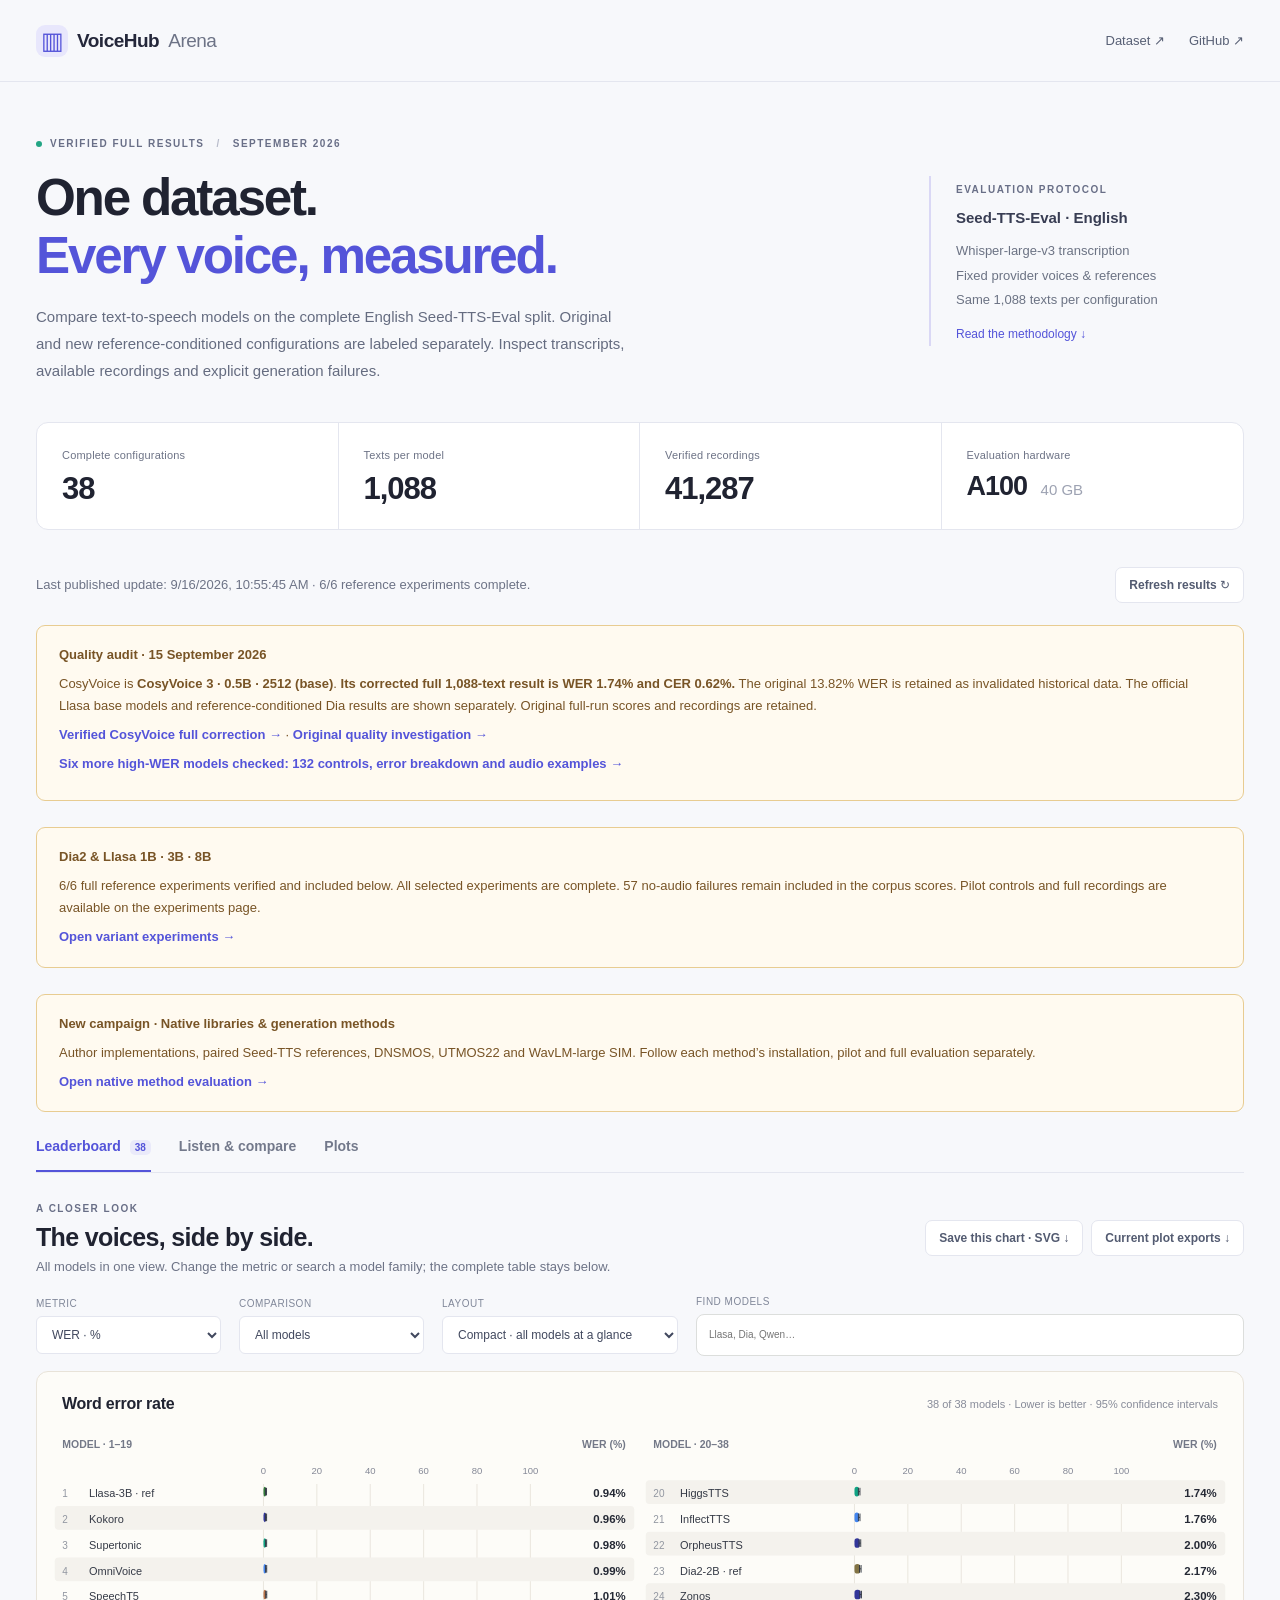
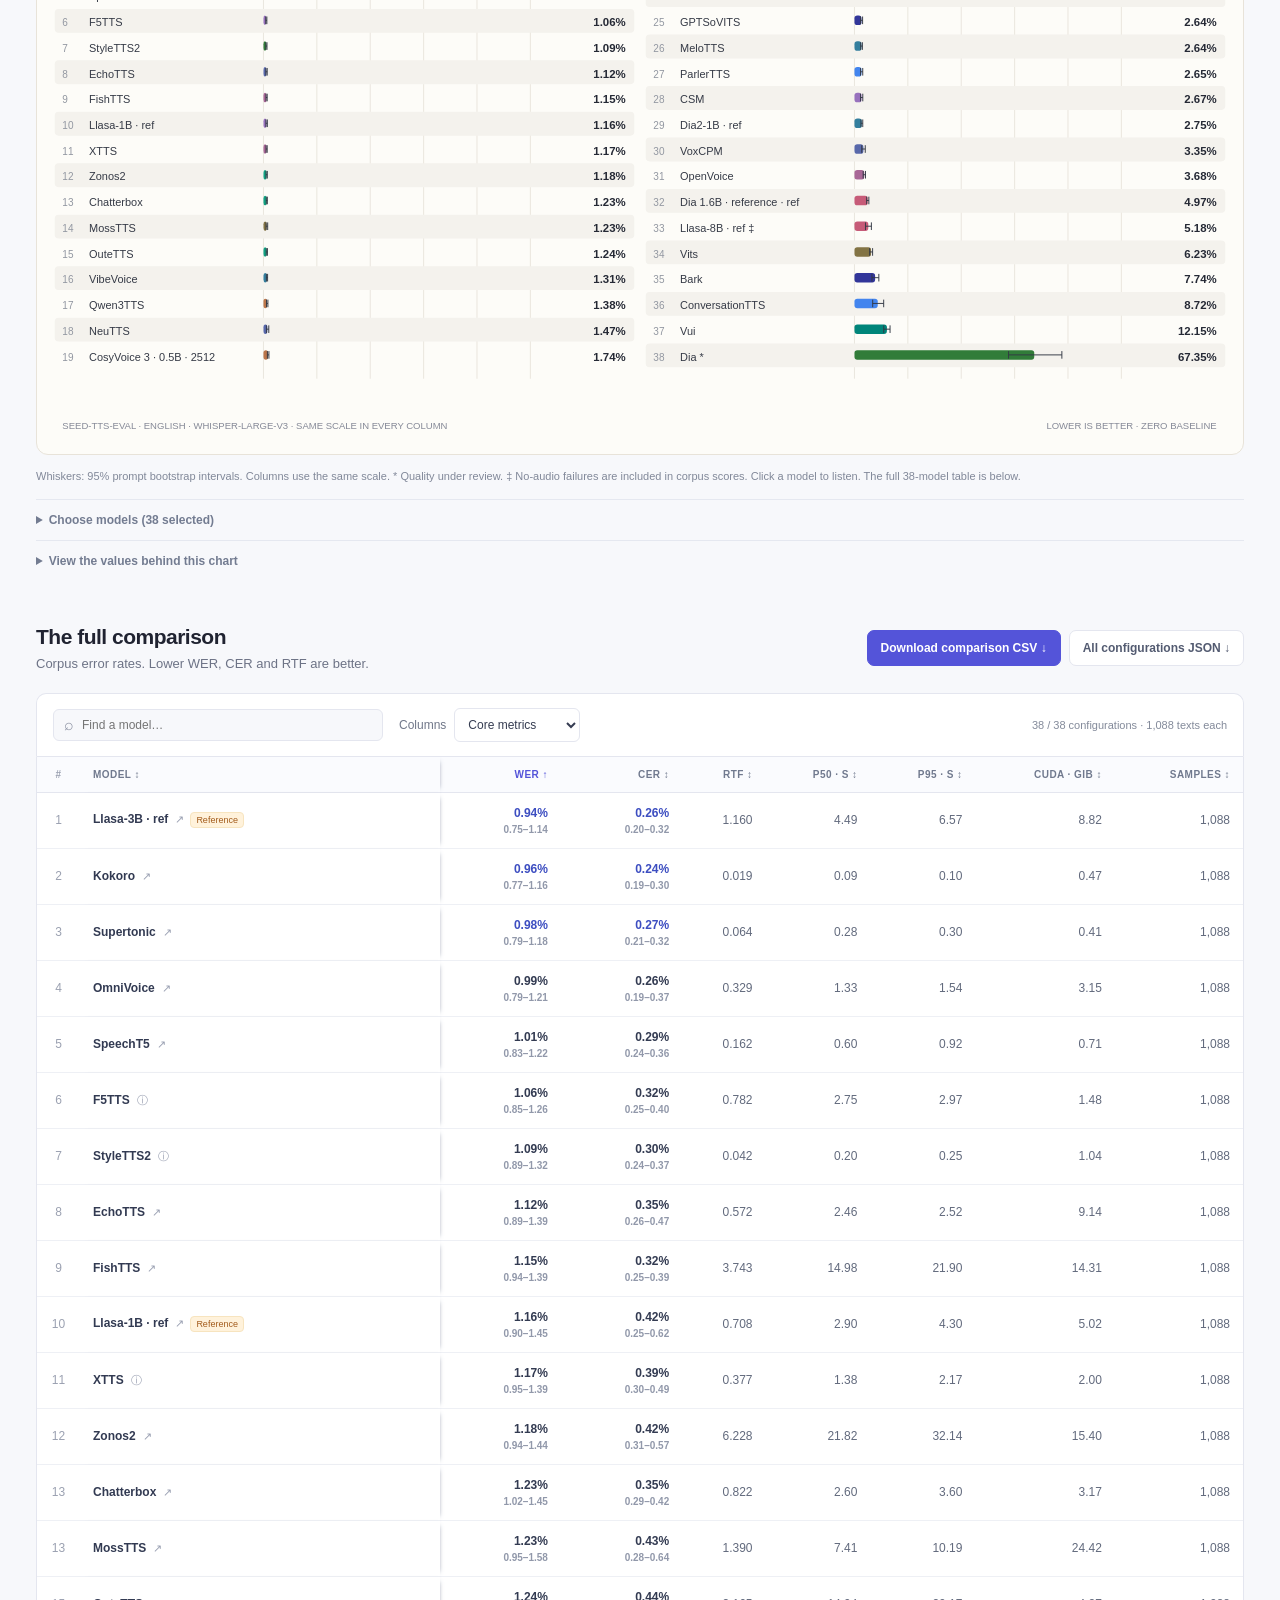
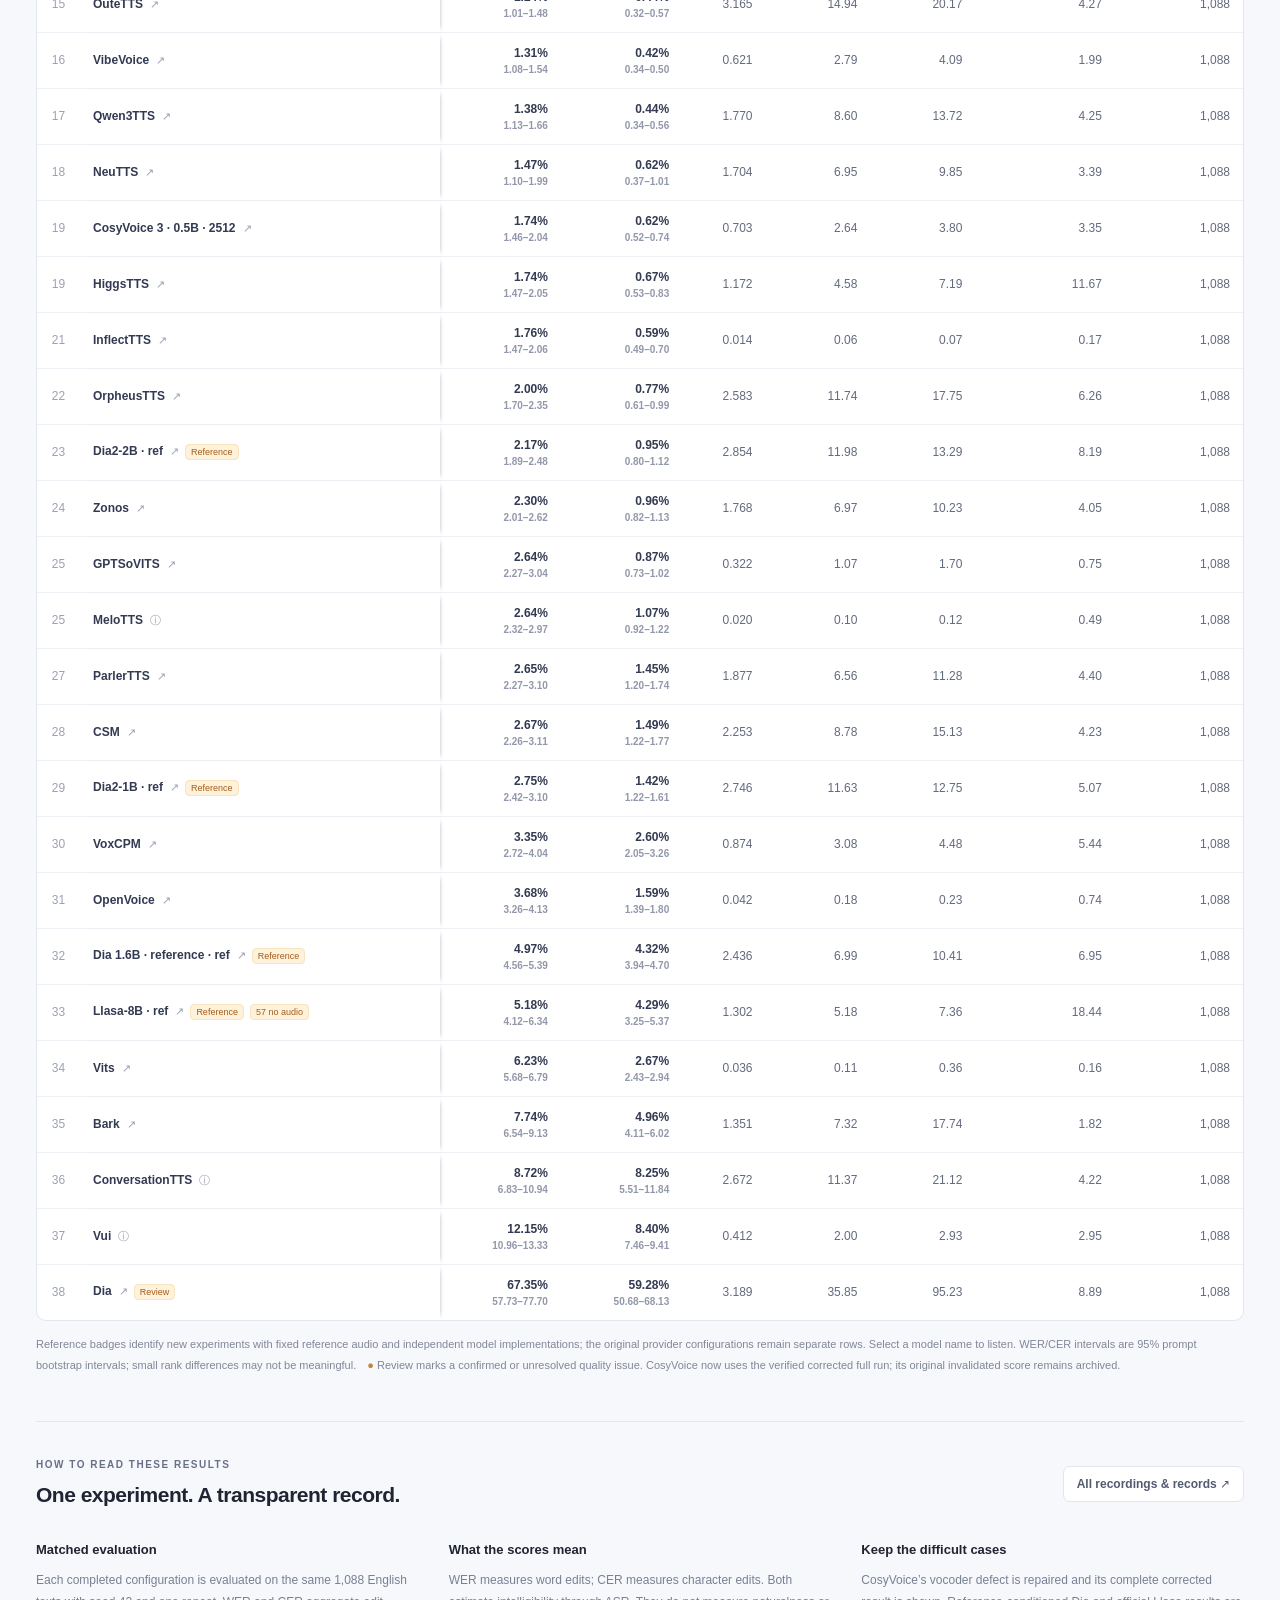
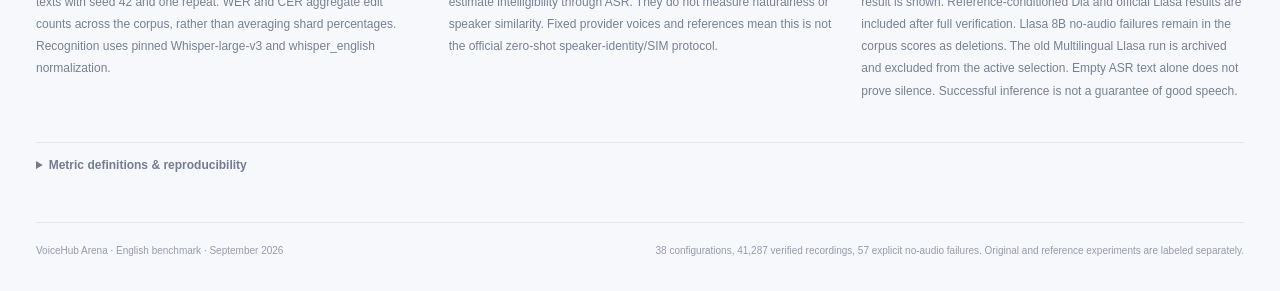
==== commit 191b8682: "Start audited native TTS method campaign with MOS and speaker metrics" ====
--- a/hf-space/index.html
+++ b/hf-space/index.html
@@ -16,6 +16,7 @@
     <div class="section-heading"><p id="arena-update" role="status">Loading the latest published results…</p><button id="refresh-results" class="button secondary" type="button">Refresh results ↻</button></div>
     <aside class="audit-notice"><strong>Quality audit · 15 September 2026</strong><p>CosyVoice is <b>CosyVoice 3 · 0.5B · 2512 (base)</b>. <b>Its corrected full 1,088-text result is WER 1.74% and CER 0.62%.</b> The original 13.82% WER is retained as invalidated historical data. The official Llasa base models and reference-conditioned Dia results are shown separately. Original full-run scores and recordings are retained.</p><a href="cosyvoice-correction.html">Verified CosyVoice full correction →</a> · <a href="quality-audit.html">Original quality investigation →</a><p><a href="high-wer-audit.html">Six more high-WER models checked: 132 controls, error breakdown and audio examples →</a></p></aside>
     <aside class="audit-notice"><strong>Dia2 &amp; Llasa 1B · 3B · 8B</strong><p id="variant-overview">Loading full-run progress for official Llasa 1B/3B/8B, Dia 1.6B and Dia2 1B/2B…</p><a href="variants.html">Open variant experiments →</a></aside>
+    <aside class="audit-notice"><strong>New campaign · Native libraries &amp; generation methods</strong><p>Author implementations, paired Seed-TTS references, DNSMOS, UTMOS22 and WavLM-large SIM. Follow each method’s installation, pilot and full evaluation separately.</p><a href="native.html">Open native method evaluation →</a></aside>
     <div id="load-error" role="alert" class="error" hidden></div>
     <nav class="tabs" aria-label="Results views" role="tablist"><button role="tab" id="tab-leaderboard" aria-controls="panel-leaderboard" aria-selected="true" data-tab="leaderboard">Leaderboard <span id="leaderboard-total">—</span></button><button role="tab" id="tab-samples" aria-controls="panel-samples" aria-selected="false" data-tab="samples">Listen & compare</button><button role="tab" id="tab-charts" aria-controls="panel-charts" aria-selected="false" data-tab="charts">Plots</button></nav>
     <section id="panel-leaderboard" role="tabpanel" aria-labelledby="tab-leaderboard">
